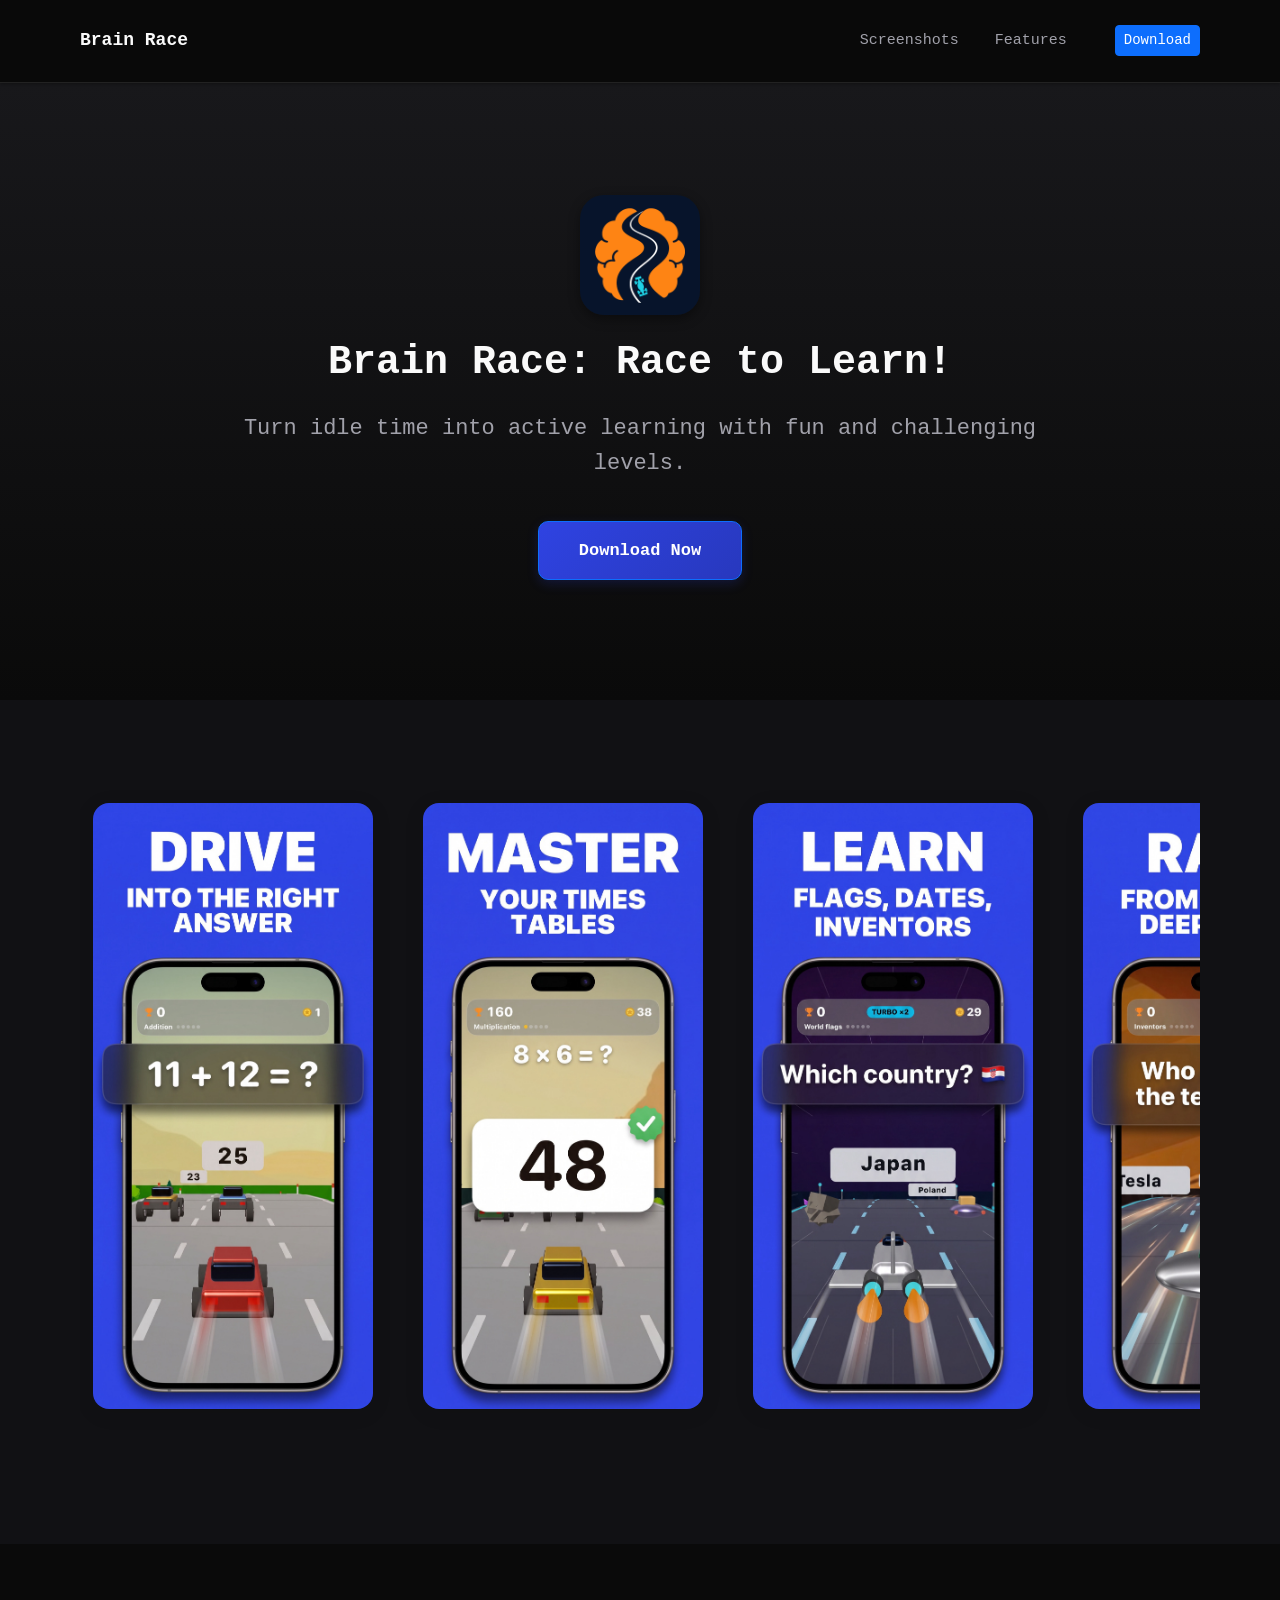
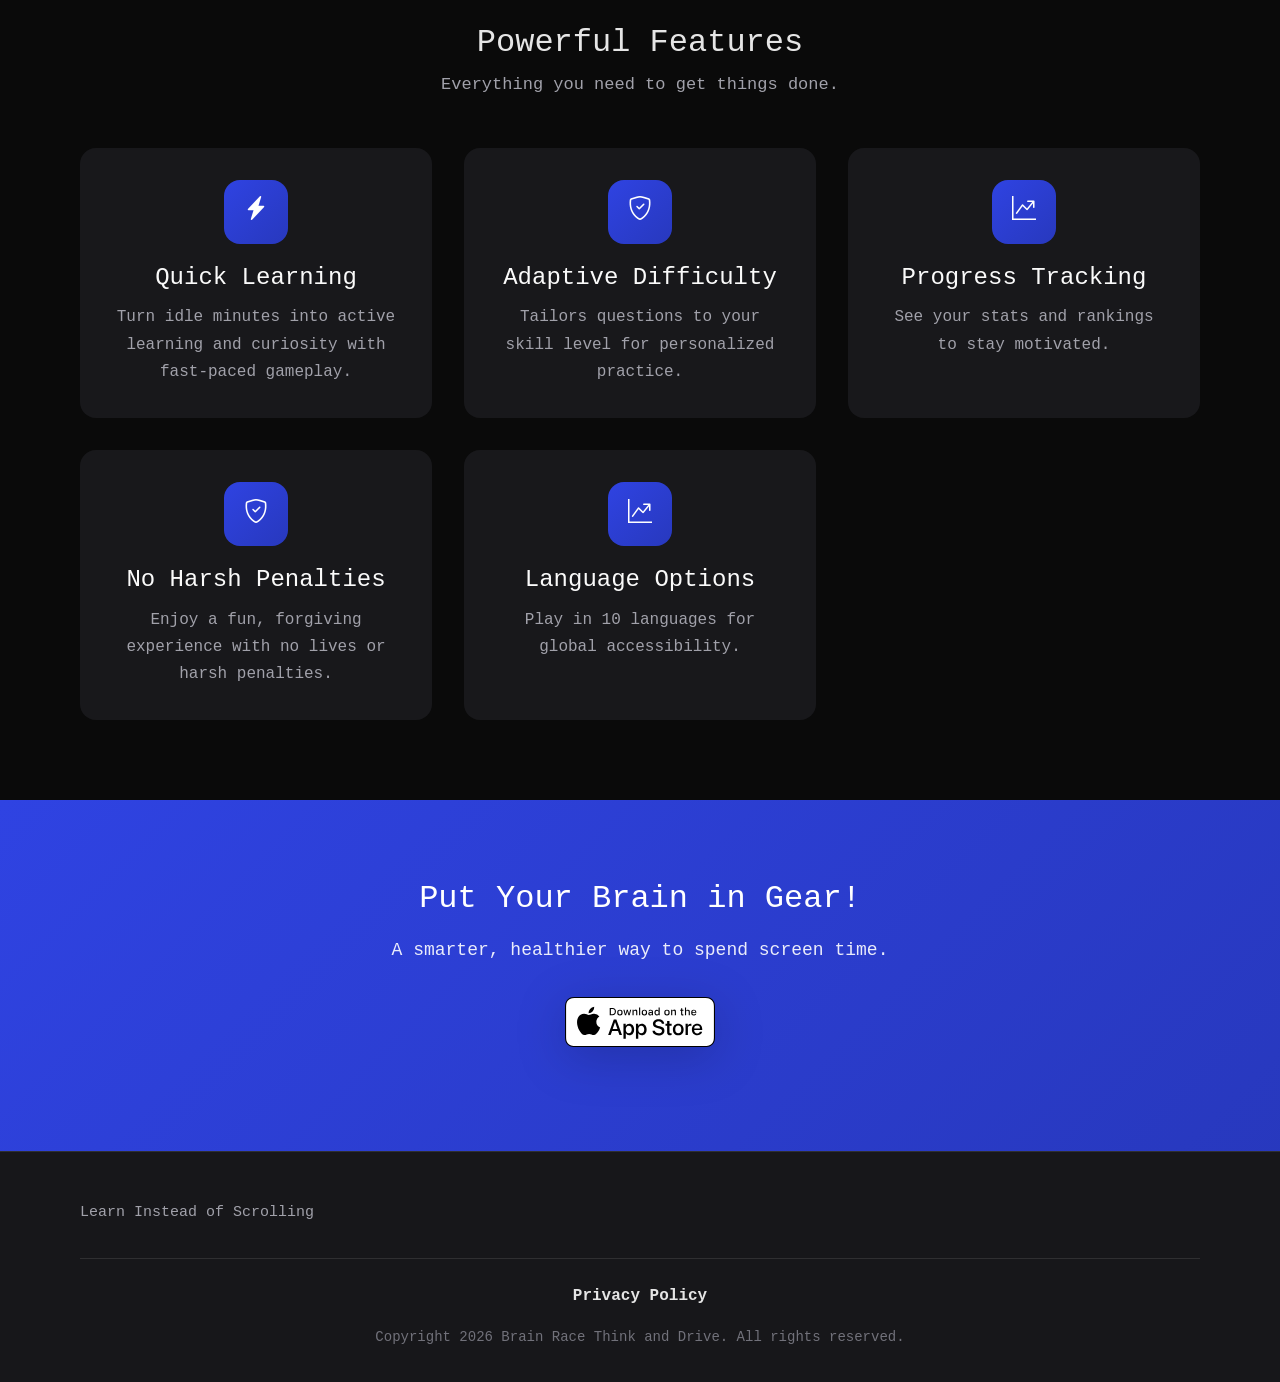
==== index.html @ b880f8a8 "Deploy website – 24 Aug 2026 at 21:38" ====
<!doctype html>
<html lang="en" data-light-theme="light" data-dark-theme="dark">
  <head>
    <base href="./" />
    <meta property="og:site_name" content="Brain Race Think and Drive" />
    <meta property="og:title" content="Brain Race Think and Drive" />
    <meta name="twitter:title" content="Brain Race Think and Drive" />
    <meta property="og:url" content="https://example.com/" />
    <meta name="twitter:domain" content="example.com" />
    <meta name="twitter:card" content="summary_large_image" />
    <meta name="twitter:dnt" content="on" />
    <meta charset="utf-8" />
    <meta name="viewport" content="width=device-width, initial-scale=1" />
    <meta name="author" content="bashubb" />
    <meta name="generator" content="Ignite v0.6.0" />
    <title>Brain Race Think and Drive</title>
    <link href="css/bootstrap.min.css" rel="stylesheet" />
    <link href="css/bootstrap-icons.min.css" rel="stylesheet" />
    <link href="css/ignite-core.min.css" rel="stylesheet" />
    <link href="https://example.com/" rel="canonical" />
    <link href="images/favicon.png" rel="icon" />
    <link href="css/styles.css" rel="stylesheet" />
    <style>
:root {
    --primary-color: #2f43e2;
    --primary-rgb: 47, 67, 226;
    --font-family: 'SF Mono', Menlo, Monaco, Consolas, 'Liberation Mono', 'Courier New', monospace;
    color-scheme: dark;
}
</style>
    <meta name="apple-itunes-app" content="app-id=6795535432" />
  </head>
  <body data-site-classes="site-shell dark-mode font-mono density-spacious" data-bs-theme="dark">
    <header>
      <nav class="site-header navbar navbar-expand-md">
        <div class="container flex-wrap flex-lg-nowrap">
          <div class="me-2 me-md-auto">
            <a href="./" class="brand-link d-inline-flex align-items-center navbar-brand"><span class="brand-name">Brain Race </span></a>
          </div>
          <button type="button" class="navbar-toggler btn" data-bs-toggle="collapse" data-bs-target="#navbarCollapse" aria-controls="navbarCollapse" aria-expanded="false" aria-label="Toggle navigation"><span class="navbar-toggler-icon"></span></button>
          <div id="navbarCollapse" class="collapse navbar-collapse">
            <ul class="navbar-nav mb-2 mb-md-0 col justify-content-end">
              <li class="nav-item"><a href="#screenshots" class="nav-link text-nowrap">Screenshots</a></li>
              <li class="nav-item"><a href="#features" class="nav-link text-nowrap">Features</a></li>
              <li class="nav-item"></li>
              <li class="nav-item"><a href="https://apps.apple.com/app/id6795535432" class="text-nowrap btn btn-sm btn-primary">Download</a></li>
            </ul>
          </div>
        </div>
      </nav>
    </header>
    <main class="site-main">
      <div class="ig-main-content">
        <div id="hero" class="hero hero-centered">
          <div class="container">
            <div class="hero-content">
              <img src="images/app-icon.png" alt="App Icon" class="hero-app-icon" />
              <h1 class="hero-title">Brain Race: Race to Learn!</h1>
              <p class="hero-subtitle">Turn idle time into active learning with fun and challenging levels.</p>
              <div class="hero-cta">
                <a href="https://apps.apple.com/app/id6795535432" class="cta-button cta-button-primary btn btn-primary">Download Now</a>
              </div>
            </div>
          </div>
        </div>
        <div id="screenshots" class="screenshots-section screenshots-carousel">
          <div class="container">
            <div class="section-header"></div>
            <div class="screenshots-container">
              <div class="screenshots-scroll">
                <div class="screenshot-card">
                  <button type="button" class="screenshot-trigger btn" data-bs-toggle="modal" data-bs-target="#screenshot-modal-0"><img src="images/screenshots/01-drive.jpg" alt="Screenshot 1" class="screenshot-image" /></button>
                </div>
                <div class="screenshot-card">
                  <button type="button" class="screenshot-trigger btn" data-bs-toggle="modal" data-bs-target="#screenshot-modal-1"><img src="images/screenshots/02-master.jpg" alt="Screenshot 2" class="screenshot-image" /></button>
                </div>
                <div class="screenshot-card">
                  <button type="button" class="screenshot-trigger btn" data-bs-toggle="modal" data-bs-target="#screenshot-modal-2"><img src="images/screenshots/03-learn.jpg" alt="Screenshot 3" class="screenshot-image" /></button>
                </div>
                <div class="screenshot-card">
                  <button type="button" class="screenshot-trigger btn" data-bs-toggle="modal" data-bs-target="#screenshot-modal-3"><img src="images/screenshots/04-race.jpg" alt="Screenshot 4" class="screenshot-image" /></button>
                </div>
                <div class="screenshot-card">
                  <button type="button" class="screenshot-trigger btn" data-bs-toggle="modal" data-bs-target="#screenshot-modal-4"><img src="images/screenshots/05-collect.jpg" alt="Screenshot 5" class="screenshot-image" /></button>
                </div>
              </div>
            </div>
            <div id="screenshot-modal-0" tabindex="-1" class="modal fade screenshot-modal" aria-labelledby="screenshotModalLabel0" aria-hidden="true">
              <div class="modal-dialog modal-lg modal-dialog-centered">
                <div class="modal-content">
                  <div class="modal-header">
                    <h4>Screenshot 1</h4>
                    <button type="button" class="btn btn-close" data-bs-dismiss="modal" label="Close"></button>
                  </div>
                  <div class="modal-body text-center">
                    <img src="images/screenshots/01-drive.jpg" alt="Screenshot 1" class="img-fluid screenshot-lightbox-image" />
                  </div>
                </div>
              </div>
            </div>
            <div id="screenshot-modal-1" tabindex="-1" class="modal fade screenshot-modal" aria-labelledby="screenshotModalLabel1" aria-hidden="true">
              <div class="modal-dialog modal-lg modal-dialog-centered">
                <div class="modal-content">
                  <div class="modal-header">
                    <h4>Screenshot 2</h4>
                    <button type="button" class="btn btn-close" data-bs-dismiss="modal" label="Close"></button>
                  </div>
                  <div class="modal-body text-center">
                    <img src="images/screenshots/02-master.jpg" alt="Screenshot 2" class="img-fluid screenshot-lightbox-image" />
                  </div>
                </div>
              </div>
            </div>
            <div id="screenshot-modal-2" tabindex="-1" class="modal fade screenshot-modal" aria-labelledby="screenshotModalLabel2" aria-hidden="true">
              <div class="modal-dialog modal-lg modal-dialog-centered">
                <div class="modal-content">
                  <div class="modal-header">
                    <h4>Screenshot 3</h4>
                    <button type="button" class="btn btn-close" data-bs-dismiss="modal" label="Close"></button>
                  </div>
                  <div class="modal-body text-center">
                    <img src="images/screenshots/03-learn.jpg" alt="Screenshot 3" class="img-fluid screenshot-lightbox-image" />
                  </div>
                </div>
              </div>
            </div>
            <div id="screenshot-modal-3" tabindex="-1" class="modal fade screenshot-modal" aria-labelledby="screenshotModalLabel3" aria-hidden="true">
              <div class="modal-dialog modal-lg modal-dialog-centered">
                <div class="modal-content">
                  <div class="modal-header">
                    <h4>Screenshot 4</h4>
                    <button type="button" class="btn btn-close" data-bs-dismiss="modal" label="Close"></button>
                  </div>
                  <div class="modal-body text-center">
                    <img src="images/screenshots/04-race.jpg" alt="Screenshot 4" class="img-fluid screenshot-lightbox-image" />
                  </div>
                </div>
              </div>
            </div>
            <div id="screenshot-modal-4" tabindex="-1" class="modal fade screenshot-modal" aria-labelledby="screenshotModalLabel4" aria-hidden="true">
              <div class="modal-dialog modal-lg modal-dialog-centered">
                <div class="modal-content">
                  <div class="modal-header">
                    <h4>Screenshot 5</h4>
                    <button type="button" class="btn btn-close" data-bs-dismiss="modal" label="Close"></button>
                  </div>
                  <div class="modal-body text-center">
                    <img src="images/screenshots/05-collect.jpg" alt="Screenshot 5" class="img-fluid screenshot-lightbox-image" />
                  </div>
                </div>
              </div>
            </div>
          </div>
        </div>
        <div id="features" class="features-section features-grid-layout features-grid-auto">
          <div class="container">
            <div class="section-header">
              <h2>Powerful Features</h2>
              <p class="section-description">Everything you need to get things done.</p>
            </div>
            <div class="features-grid">
              <div class="feature-card">
                <div class="feature-icon">
                  <i class="feature-icon-image bi-lightning-charge-fill"></i>
                </div>
                <h4 class="feature-title">Quick Learning</h4>
                <p class="feature-description">Turn idle minutes into active learning and curiosity with fast-paced gameplay.</p>
              </div>
              <div class="feature-card">
                <div class="feature-icon">
                  <i class="feature-icon-image bi-shield-check"></i>
                </div>
                <h4 class="feature-title">Adaptive Difficulty</h4>
                <p class="feature-description">Tailors questions to your skill level for personalized practice.</p>
              </div>
              <div class="feature-card">
                <div class="feature-icon">
                  <i class="feature-icon-image bi-graph-up-arrow"></i>
                </div>
                <h4 class="feature-title">Progress Tracking</h4>
                <p class="feature-description">See your stats and rankings to stay motivated.</p>
              </div>
              <div class="feature-card">
                <div class="feature-icon">
                  <i class="feature-icon-image bi-shield-check"></i>
                </div>
                <h4 class="feature-title">No Harsh Penalties</h4>
                <p class="feature-description">Enjoy a fun, forgiving experience with no lives or harsh penalties.</p>
              </div>
              <div class="feature-card">
                <div class="feature-icon">
                  <i class="feature-icon-image bi-graph-up-arrow"></i>
                </div>
                <h4 class="feature-title">Language Options</h4>
                <p class="feature-description">Play in 10 languages for global accessibility.</p>
              </div>
            </div>
          </div>
        </div>
        <div id="download" class="download-section">
          <div class="container">
            <div class="download-content">
              <h2>Put Your Brain in Gear!</h2>
              <p class="download-description">A smarter, healthier way to spend screen time.</p>
              <div class="store-badges">
                <a href="https://apps.apple.com/app/id6795535432" class="store-badge-link"><img src="images/app-store-download-black.svg" alt="Download on the App Store" class="store-badge store-badge-light-mode" /><img src="images/app-store-download-white.svg" alt="Download on the App Store" class="store-badge store-badge-dark-mode" /></a>
              </div>
            </div>
          </div>
        </div>
      </div>
    </main>
    <div class="site-footer">
      <div class="container">
        <div class="footer-content">
          <div class="footer-brand">
            <p class="footer-tagline">Learn Instead of Scrolling</p>
          </div>
        </div>
        <div class="footer-copyright">
          <div class="footer-links">
            <a href="privacy/" class="footer-privacy-link">Privacy Policy</a>
          </div>
          <p>Copyright 2026 Brain Race Think and Drive. All rights reserved.</p>
        </div>
      </div>
    </div>
    <script src="js/bootstrap.bundle.min.js"></script>
    <script src="js/ignite-core.js"></script>
  </body>
</html>
---- css/ignite-core.min.css ----
/* Since positioning the image, we need to help out the caption */
.carousel-caption {
  bottom: 3rem;
  z-index: 10;
}

/* Declare heights because of positioning of img element */
.carousel-item {
  height: 32rem;
}

/* Removing padding from the last paragraph in an alert. */
div.alert p:last-child {
  margin-bottom: 0;
}

.font-inherit, .font-inherit * {
  font: inherit;
}

.color-inherit, .color-inherit * {
  color: inherit;
}

.line-height-inherit {
  line-height: inherit;
}

.form-control::placeholder {
    color: gray;
    opacity: 1;
}
/* Removing text syling from a link. */
.link-plain {
    color: inherit;
    text-decoration: none;
    cursor: pointer;
}

/* Define CSS Variables for Material Backgrounds */
:root {
    /* Light Material Values */
    --material-light-ultra-thin: rgba(255, 255, 255, 0.5);
    --material-light-ultra-thin-blur: rgba(255, 255, 255, 0.2);
    --material-light-thin: rgba(255, 255, 255, 0.6);
    --material-light-thin-blur: rgba(255, 255, 255, 0.3);
    --material-light-regular: rgba(255, 255, 255, 0.7);
    --material-light-regular-blur: rgba(255, 255, 255, 0.4);
    --material-light-thick: rgba(255, 255, 255, 0.8);
    --material-light-thick-blur: rgba(255, 255, 255, 0.5);
    --material-light-ultra-thick: rgba(255, 255, 255, 0.9);
    --material-light-ultra-thick-blur: rgba(255, 255, 255, 0.6);

    /* Dark Material Values */
    --material-dark-ultra-thin: rgba(30, 30, 30, 0.5);
    --material-dark-ultra-thin-blur: rgba(30, 30, 30, 0.2);
    --material-dark-thin: rgba(30, 30, 30, 0.6);
    --material-dark-thin-blur: rgba(30, 30, 30, 0.3);
    --material-dark-regular: rgba(30, 30, 30, 0.7);
    --material-dark-regular-blur: rgba(30, 30, 30, 0.4);
    --material-dark-thick: rgba(30, 30, 30, 0.8);
    --material-dark-thick-blur: rgba(30, 30, 30, 0.5);
    --material-dark-ultra-thick: rgba(30, 30, 30, 0.9);
    --material-dark-ultra-thick-blur: rgba(30, 30, 30, 0.6);
}

/* Auto-switching Material Classes */
.material-ultra-thin {
    background: var(--material-light-ultra-thin);
    @supports ((backdrop-filter: blur(10px)) or (-webkit-backdrop-filter: blur(10px))) {
        background: var(--material-light-ultra-thin-blur);
        -webkit-backdrop-filter: blur(10px) saturate(180%);
        backdrop-filter: blur(10px) saturate(180%);
    }
}

.material-thin {
    background: var(--material-light-thin);
    @supports ((backdrop-filter: blur(20px)) or (-webkit-backdrop-filter: blur(20px))) {
        background: var(--material-light-thin-blur);
        -webkit-backdrop-filter: blur(20px) saturate(180%);
        backdrop-filter: blur(20px) saturate(180%);
    }
}

.material-regular {
    background: var(--material-light-regular);
    @supports ((backdrop-filter: blur(30px)) or (-webkit-backdrop-filter: blur(30px))) {
        background: var(--material-light-regular-blur);
        -webkit-backdrop-filter: blur(30px) saturate(180%);
        backdrop-filter: blur(30px) saturate(180%);
    }
}

.material-thick {
    background: var(--material-light-thick);
    @supports ((backdrop-filter: blur(50px)) or (-webkit-backdrop-filter: blur(50px))) {
        background: var(--material-light-thick-blur);
        -webkit-backdrop-filter: blur(50px) saturate(180%);
        backdrop-filter: blur(50px) saturate(180%);
    }
}

.material-ultra-thick {
    background: var(--material-light-ultra-thick);
    @supports ((backdrop-filter: blur(70px)) or (-webkit-backdrop-filter: blur(70px))) {
        background: var(--material-light-ultra-thick-blur);
        -webkit-backdrop-filter: blur(70px) saturate(180%);
        backdrop-filter: blur(70px) saturate(180%);
    }
}

[data-bs-theme*="dark"] .material-ultra-thin {
    background: var(--material-dark-ultra-thin);
    @supports ((backdrop-filter: blur(10px)) or (-webkit-backdrop-filter: blur(10px))) {
        background: var(--material-dark-ultra-thin-blur);
        -webkit-backdrop-filter: blur(10px) saturate(180%);
        backdrop-filter: blur(10px) saturate(180%);
    }
}

[data-bs-theme*="dark"] .material-thin {
    background: var(--material-dark-thin);
    @supports ((backdrop-filter: blur(20px)) or (-webkit-backdrop-filter: blur(20px))) {
        background: var(--material-dark-thin-blur);
        -webkit-backdrop-filter: blur(20px) saturate(180%);
        backdrop-filter: blur(20px) saturate(180%);
    }
}

[data-bs-theme*="dark"] .material-regular {
    background: var(--material-dark-regular);
    @supports ((backdrop-filter: blur(30px)) or (-webkit-backdrop-filter: blur(30px))) {
        background: var(--material-dark-regular-blur);
        -webkit-backdrop-filter: blur(30px) saturate(180%);
        backdrop-filter: blur(30px) saturate(180%);
    }
}

[data-bs-theme*="dark"] .material-thick {
    background: var(--material-dark-thick);
    @supports ((backdrop-filter: blur(50px)) or (-webkit-backdrop-filter: blur(50px))) {
        background: var(--material-dark-thick-blur);
        -webkit-backdrop-filter: blur(50px) saturate(180%);
        backdrop-filter: blur(50px) saturate(180%);
    }
}

[data-bs-theme*="dark"] .material-ultra-thick {
    background: var(--material-dark-ultra-thick);
    @supports ((backdrop-filter: blur(70px)) or (-webkit-backdrop-filter: blur(70px))) {
        background: var(--material-dark-ultra-thick-blur);
        -webkit-backdrop-filter: blur(70px) saturate(180%);
        backdrop-filter: blur(70px) saturate(180%);
    }
}

/* Light Material Classes (for explicit overrides) */
.material-ultra-thin-light {
    background: var(--material-light-ultra-thin);
    @supports ((backdrop-filter: blur(10px)) or (-webkit-backdrop-filter: blur(10px))) {
        background: var(--material-light-ultra-thin-blur);
        -webkit-backdrop-filter: blur(10px) saturate(180%);
        backdrop-filter: blur(10px) saturate(180%);
    }
}

.material-thin-light {
    background: var(--material-light-thin);
    @supports ((backdrop-filter: blur(20px)) or (-webkit-backdrop-filter: blur(20px))) {
        background: var(--material-light-thin-blur);
        -webkit-backdrop-filter: blur(20px) saturate(180%);
        backdrop-filter: blur(20px) saturate(180%);
    }
}

.material-regular-light {
    background: var(--material-light-regular);
    @supports ((backdrop-filter: blur(30px)) or (-webkit-backdrop-filter: blur(30px))) {
        background: var(--material-light-regular-blur);
        -webkit-backdrop-filter: blur(30px) saturate(180%);
        backdrop-filter: blur(30px) saturate(180%);
    }
}

.material-thick-light {
    background: var(--material-light-thick);
    @supports ((backdrop-filter: blur(50px)) or (-webkit-backdrop-filter: blur(50px))) {
        background: var(--material-light-thick-blur);
        -webkit-backdrop-filter: blur(50px) saturate(180%);
        backdrop-filter: blur(50px) saturate(180%);
    }
}

.material-ultra-thick-light {
    background: var(--material-light-ultra-thick);
    @supports ((backdrop-filter: blur(70px)) or (-webkit-backdrop-filter: blur(70px))) {
        background: var(--material-light-ultra-thick-blur);
        -webkit-backdrop-filter: blur(70px) saturate(180%);
        backdrop-filter: blur(70px) saturate(180%);
    }
}

/* Dark Material Classes (for explicit overrides) */
.material-ultra-thin-dark {
    background: var(--material-dark-ultra-thin);
    @supports ((backdrop-filter: blur(10px)) or (-webkit-backdrop-filter: blur(10px))) {
        background: var(--material-dark-ultra-thin-blur);
        -webkit-backdrop-filter: blur(10px) saturate(180%);
        backdrop-filter: blur(10px) saturate(180%);
    }
}

.material-thin-dark {
    background: var(--material-dark-thin);
    @supports ((backdrop-filter: blur(20px)) or (-webkit-backdrop-filter: blur(20px))) {
        background: var(--material-dark-thin-blur);
        -webkit-backdrop-filter: blur(20px) saturate(180%);
        backdrop-filter: blur(20px) saturate(180%);
    }
}

.material-regular-dark {
    background: var(--material-dark-regular);
    @supports ((backdrop-filter: blur(30px)) or (-webkit-backdrop-filter: blur(30px))) {
        background: var(--material-dark-regular-blur);
        -webkit-backdrop-filter: blur(30px) saturate(180%);
        backdrop-filter: blur(30px) saturate(180%);
    }
}

.material-thick-dark {
    background: var(--material-dark-thick);
    @supports ((backdrop-filter: blur(50px)) or (-webkit-backdrop-filter: blur(50px))) {
        background: var(--material-dark-thick-blur);
        -webkit-backdrop-filter: blur(50px) saturate(180%);
        backdrop-filter: blur(50px) saturate(180%);
    }
}

.material-ultra-thick-dark {
    background: var(--material-dark-ultra-thick);
    @supports ((backdrop-filter: blur(70px)) or (-webkit-backdrop-filter: blur(70px))) {
        background: var(--material-dark-ultra-thick-blur);
        -webkit-backdrop-filter: blur(70px) saturate(180%);
        backdrop-filter: blur(70px) saturate(180%);
    }
}

.ig-text-small {
    font-size: 0.9rem;
}

.ig-text-xSmall {
    font-size: 0.8rem;
}

.ig-text-xxSmall {
    font-size: 0.7rem;
}

.ig-text-xxxSmall {
    font-size: 0.6rem;
}

.ig-line-clamp {
    overflow: hidden;
    display: -webkit-box;
    -webkit-box-orient: vertical;
    -webkit-line-clamp: var(--ig-max-line-length, 1);
}

.ig-line-clamp-none {
    overflow: visible;
    display: block;
    -webkit-box-orient: horizontal;
    -webkit-line-clamp: unset;
}


:root {
    --bs-primary: rgb(13 110 253 / 100%);
    --bs-primary-rgb: 13, 110, 253;
    --bs-primary-text-emphasis: rgb(5 44 101 / 100%);
    --bs-primary-bg-subtle: rgb(206 226 254 / 100%);
    --bs-primary-border-subtle: rgb(109 168 253 / 100%);
    --bs-secondary: rgb(108 117 125 / 100%);
    --bs-secondary-rgb: 108, 117, 125;
    --bs-secondary-text-emphasis: rgb(43 46 50 / 100%);
    --bs-secondary-bg-subtle: rgb(225 227 229 / 100%);
    --bs-secondary-border-subtle: rgb(166 172 177 / 100%);
    --bs-success: rgb(25 135 84 / 100%);
    --bs-success-rgb: 25, 135, 84;
    --bs-success-text-emphasis: rgb(10 54 33 / 100%);
    --bs-success-bg-subtle: rgb(209 231 220 / 100%);
    --bs-success-border-subtle: rgb(117 183 152 / 100%);
    --bs-info: rgb(13 202 240 / 100%);
    --bs-info-rgb: 13, 202, 240;
    --bs-info-text-emphasis: rgb(5 80 96 / 100%);
    --bs-info-bg-subtle: rgb(206 244 252 / 100%);
    --bs-info-border-subtle: rgb(109 223 246 / 100%);
    --bs-warning: rgb(255 193 7 / 100%);
    --bs-warning-rgb: 255, 193, 7;
    --bs-warning-text-emphasis: rgb(102 77 2 / 100%);
    --bs-warning-bg-subtle: rgb(255 242 205 / 100%);
    --bs-warning-border-subtle: rgb(255 217 106 / 100%);
    --bs-danger: rgb(220 53 69 / 100%);
    --bs-danger-rgb: 220, 53, 69;
    --bs-danger-text-emphasis: rgb(88 21 27 / 100%);
    --bs-danger-bg-subtle: rgb(248 214 217 / 100%);
    --bs-danger-border-subtle: rgb(234 133 143 / 100%);
    --bs-light: rgb(248 249 250 / 100%);
    --bs-light-rgb: 248, 249, 250;
    --bs-light-text-emphasis: rgb(49 49 49 / 100%);
    --bs-light-bg-subtle: rgb(253 253 254 / 100%);
    --bs-light-border-subtle: rgb(198 199 200 / 100%);
    --bs-dark: rgb(33 37 41 / 100%);
    --bs-dark-rgb: 33, 37, 41;
    --bs-dark-text-emphasis: rgb(13 14 16 / 100%);
    --bs-dark-bg-subtle: rgb(210 211 212 / 100%);
    --bs-dark-border-subtle: rgb(121 124 126 / 100%);
    --bs-body-color: rgb(33 37 41 / 100%);
    --bs-body-color-rgb: 33, 37, 41;
    --bs-body-bg: rgb(255 255 255 / 100%);
    --bs-body-bg-rgb: 255, 255, 255;
    --bs-emphasis-color-rgb: 0, 0, 0;
    --bs-secondary-color: rgb(8415 9435 10455 / 75%);
    --bs-secondary-color-rgb: 8415, 9435, 10455;
    --bs-tertiary-color: rgb(8415 9435 10455 / 50%);
    --bs-tertiary-color-rgb: 8415, 9435, 10455;
    --bs-secondary-bg: rgb(233 236 239 / 100%);
    --bs-secondary-bg-rgb: 233, 236, 239;
    --bs-tertiary-bg: rgb(248 249 250 / 100%);
    --bs-tertiary-bg-rgb: 248, 249, 250;
    --bs-link-color: rgb(13 110 253 / 100%);
    --bs-link-color-rgb: 13, 110, 253;
    --bs-link-hover-color: rgb(10 88 202 / 100%);
    --bs-link-hover-color-rgb: 10, 88, 202;
    --bs-border-color: rgb(222 226 230 / 100%);
    --bs-border-color-rgb: 222, 226, 230;
    --syntax-highlight-theme: "xcode-light";
}

@media (min-width: 540px) {
    .container {
    max-width: 540px;
}
}

@media (min-width: 720px) {
    .container {
    max-width: 720px;
}
}

@media (min-width: 960px) {
    .container {
    max-width: 960px;
}
}

@media (min-width: 1140px) {
    .container {
    max-width: 1140px;
}
}

@media (min-width: 1320px) {
    .container {
    max-width: 1320px;
}
}

/* Global style rules */

/* Root and body styles */
html {
    font-size: var(--bs-root-font-size, 16px);
}

body {
    font-family: var(--bs-body-font-family, system-ui, -apple-system, "Segoe UI", Roboto, "Helvetica Neue", "Noto Sans", "Liberation Sans", Arial, sans-serif);
    font-size: var(--bs-body-font-size, 1rem);
    line-height: var(--bs-body-line-height, 1.5);
    color: var(--bs-body-color);
    background-color: var(--bs-body-bg);
}

/* Link styles */
a {
    color: var(--bs-link-color);
    text-decoration: var(--bs-link-decoration, underline);
}

a:hover {
    color: var(--bs-link-hover-color);
}

/* Link role styles */
.link-primary {
    color: var(--bs-primary) !important;
    text-decoration-color: var(--bs-primary) !important;
}
.link-primary:hover {
    color: rgba(var(--bs-primary-rgb), 0.8) !important;
    text-decoration-color: rgba(var(--bs-primary-rgb), 0.8) !important;
}

.link-secondary {
    color: var(--bs-secondary) !important;
    text-decoration-color: var(--bs-secondary) !important;
}
.link-secondary:hover {
    color: rgba(var(--bs-secondary-rgb), 0.8) !important;
    text-decoration-color: rgba(var(--bs-secondary-rgb), 0.8) !important;
}

.link-success {
    color: var(--bs-success) !important;
    text-decoration-color: var(--bs-success) !important;
}
.link-success:hover {
    color: rgba(var(--bs-success-rgb), 0.8) !important;
    text-decoration-color: rgba(var(--bs-success-rgb), 0.8) !important;
}

.link-info {
    color: var(--bs-info) !important;
    text-decoration-color: var(--bs-info) !important;
}
.link-info:hover {
    color: rgba(var(--bs-info-rgb), 0.8) !important;
    text-decoration-color: rgba(var(--bs-info-rgb), 0.8) !important;
}

.link-warning {
    color: var(--bs-warning) !important;
    text-decoration-color: var(--bs-warning) !important;
}
.link-warning:hover {
    color: rgba(var(--bs-warning-rgb), 0.8) !important;
    text-decoration-color: rgba(var(--bs-warning-rgb), 0.8) !important;
}

.link-danger {
    color: var(--bs-danger) !important;
    text-decoration-color: var(--bs-danger) !important;
}
.link-danger:hover {
    color: rgba(var(--bs-danger-rgb), 0.8) !important;
    text-decoration-color: rgba(var(--bs-danger-rgb), 0.8) !important;
}

.link-light {
    color: var(--bs-light) !important;
    text-decoration-color: var(--bs-light) !important;
}
.link-light:hover {
    color: rgba(var(--bs-light-rgb), 0.8) !important;
    text-decoration-color: rgba(var(--bs-light-rgb), 0.8) !important;
}

.link-dark {
    color: var(--bs-dark) !important;
    text-decoration-color: var(--bs-dark) !important;
}
.link-dark:hover {
    color: rgba(var(--bs-dark-rgb), 0.8) !important;
    text-decoration-color: rgba(var(--bs-dark-rgb), 0.8) !important;
}

/* Alert styles */
.alert-primary {
    color: var(--bs-primary-text-emphasis);
    background-color: var(--bs-primary-bg-subtle);
    border-color: var(--bs-primary-border-subtle);
}

.alert-secondary {
    color: var(--bs-secondary-text-emphasis);
    background-color: var(--bs-secondary-bg-subtle);
    border-color: var(--bs-secondary-border-subtle);
}

.alert-success {
    color: var(--bs-success-text-emphasis);
    background-color: var(--bs-success-bg-subtle);
    border-color: var(--bs-success-border-subtle);
}

.alert-info {
    color: var(--bs-info-text-emphasis);
    background-color: var(--bs-info-bg-subtle);
    border-color: var(--bs-info-border-subtle);
}

.alert-warning {
    color: var(--bs-warning-text-emphasis);
    background-color: var(--bs-warning-bg-subtle);
    border-color: var(--bs-warning-border-subtle);
}

.alert-danger {
    color: var(--bs-danger-text-emphasis);
    background-color: var(--bs-danger-bg-subtle);
    border-color: var(--bs-danger-border-subtle);
}

.alert-light {
    color: var(--bs-light-text-emphasis);
    background-color: var(--bs-light-bg-subtle);
    border-color: var(--bs-light-border-subtle);
}

.alert-dark {
    color: var(--bs-dark-text-emphasis);
    background-color: var(--bs-dark-bg-subtle);
    border-color: var(--bs-dark-border-subtle);
}

/* Subtle backgrounds */
.bg-primary-subtle {
    background-color: rgba(var(--bs-primary-rgb), 0.15) !important;
}

.bg-secondary-subtle {
    background-color: rgba(var(--bs-secondary-rgb), 0.15) !important;
}

.bg-success-subtle {
    background-color: rgba(var(--bs-success-rgb), 0.15) !important;
}

.bg-info-subtle {
    background-color: rgba(var(--bs-info-rgb), 0.15) !important;
}

.bg-warning-subtle {
    background-color: rgba(var(--bs-warning-rgb), 0.15) !important;
}

.bg-danger-subtle {
    background-color: rgba(var(--bs-danger-rgb), 0.15) !important;
}

.bg-light-subtle {
    background-color: rgba(var(--bs-light-rgb), 0.15) !important;
}

.bg-dark-subtle {
    background-color: rgba(var(--bs-dark-rgb), 0.15) !important;
}

/* Card with solid background */
.text-bg-primary {
    color: #fff;
    background-color: var(--bs-primary) !important;
}

.text-bg-secondary {
    color: #fff;
    background-color: var(--bs-secondary) !important;
}

.text-bg-success {
    color: #fff;
    background-color: var(--bs-success) !important;
}

.text-bg-info {
    color: #000;
    background-color: var(--bs-info) !important;
}

.text-bg-warning {
    color: #000;
    background-color: var(--bs-warning) !important;
}

.text-bg-danger {
    color: #fff;
    background-color: var(--bs-danger) !important;
}

.text-bg-light {
    color: #000;
    background-color: var(--bs-light) !important;
}

.text-bg-dark {
    color: #fff;
    background-color: var(--bs-dark) !important;
}

/* Card with colored border */
.border-primary {
    border-color: var(--bs-primary) !important;
}

.border-secondary {
    border-color: var(--bs-secondary) !important;
}

.border-success {
    border-color: var(--bs-success) !important;
}

.border-info {
    border-color: var(--bs-info) !important;
}

.border-warning {
    border-color: var(--bs-warning) !important;
}

.border-danger {
    border-color: var(--bs-danger) !important;
}

.border-light {
    border-color: var(--bs-light) !important;
}

.border-dark {
    border-color: var(--bs-dark) !important;
}

/* Paragraph margin */
p {
    margin-top: 0;
    margin-bottom: var(--bs-paragraph-margin-bottom, 1rem);
}

/* Heading styles */
h1, h2, h3, h4, h5, h6 {
    font-family: var(--bs-headings-font-family, inherit);
    margin-bottom: var(--bs-headings-margin-bottom, 0.5rem);
    font-weight: var(--bs-headings-font-weight, 500);
    line-height: var(--bs-headings-line-height, 1.2);
    color: var(--bs-heading-color, inherit);
}

/* Individual heading sizes */
h1 { font-size: var(--bs-h1-font-size, 2.5rem); }
h2 { font-size: var(--bs-h2-font-size, 2rem); }
h3 { font-size: var(--bs-h3-font-size, 1.75rem); }
h4 { font-size: var(--bs-h4-font-size, 1.5rem); }
h5 { font-size: var(--bs-h5-font-size, 1.25rem); }
h6 { font-size: var(--bs-h6-font-size, 1rem); }

/* Font weights */
.fw-lighter { font-weight: var(--bs-font-weight-lighter, 200); }
.fw-light { font-weight: var(--bs-font-weight-light, 300); }
.fw-normal { font-weight: var(--bs-font-weight-normal, 400); }
.fw-bold { font-weight: var(--bs-font-weight-bold, 700); }
.fw-bolder { font-weight: var(--bs-font-weight-bolder, 800); }

/* Font sizes */
.fs-small { font-size: var(--bs-body-font-size-sm, 0.875rem); }
.fs-base { font-size: var(--bs-body-font-size, 1rem); }
.fs-large { font-size: var(--bs-body-font-size-lg, 1.25rem); }

/* Line heights */
.lh-1 { line-height: var(--bs-line-height-condensed, 1); }
.lh-base { line-height: var(--bs-line-height-base, 1.5); }
.lh-lg { line-height: var(--bs-line-height-expanded, 2); }

/* Inline code */
:not(pre) > code {
    font-family: var(--bs-font-monospace, monospace);
    font-size: var(--bs-code-font-size, 1em);
}

/* Code blocks */
code, pre {
    font-family: var(--bs-font-monospace, monospace);
    font-size: var(--code-block-font-size, 1em);
    margin-bottom: var(--bs-paragraph-margin-bottom, 1rem) !important;
}

/* Border styles */
.border { border: 1px solid var(--bs-border-color) !important; }

/* Color rules */
.text-primary { color: var(--bs-primary) !important; }
.text-secondary { color: var(--bs-secondary) !important; }
.text-success { color: var(--bs-success) !important; }
.text-info { color: var(--bs-info) !important; }
.text-warning { color: var(--bs-warning) !important; }
.text-danger { color: var(--bs-danger) !important; }
.text-light { color: var(--bs-light) !important; }
.text-dark { color: var(--bs-dark) !important; }

/* Background rules */
.bg-primary { background-color: var(--bs-primary) !important; }
.bg-secondary { background-color: var(--bs-secondary) !important; }
.bg-success { background-color: var(--bs-success) !important; }
.bg-info { background-color: var(--bs-info) !important; }
.bg-warning { background-color: var(--bs-warning) !important; }
.bg-danger { background-color: var(--bs-danger) !important; }
.bg-light { background-color: var(--bs-light) !important; }
.bg-dark { background-color: var(--bs-dark) !important; }

/* Button rules */
.btn-primary {
    background-color: var(--bs-primary);
    border-color: var(--bs-primary);
}
.btn-primary:hover {
    background-color: rgb(var(--bs-primary-rgb));
    border-color: rgb(var(--bs-primary-rgb));
}

.btn-secondary {
    background-color: var(--bs-secondary);
    border-color: var(--bs-secondary);
}
.btn-secondary:hover {
    background-color: rgb(var(--bs-secondary-rgb));
    border-color: rgb(var(--bs-secondary-rgb));
}

.btn-success {
    background-color: var(--bs-success);
    border-color: var(--bs-success);
}
.btn-success:hover {
    background-color: rgb(var(--bs-success-rgb));
    border-color: rgb(var(--bs-success-rgb));
}

.btn-info {
    background-color: var(--bs-info);
    border-color: var(--bs-info);
}
.btn-info:hover {
    background-color: rgb(var(--bs-info-rgb));
    border-color: rgb(var(--bs-info-rgb));
}

.btn-warning {
    background-color: var(--bs-warning);
    border-color: var(--bs-warning);
}
.btn-warning:hover {
    background-color: rgb(var(--bs-warning-rgb));
    border-color: rgb(var(--bs-warning-rgb));
}

.btn-danger {
    background-color: var(--bs-danger);
    border-color: var(--bs-danger);
}
.btn-danger:hover {
    background-color: rgb(var(--bs-danger-rgb));
    border-color: rgb(var(--bs-danger-rgb));
}

.btn-light {
    background-color: var(--bs-light);
    border-color: var(--bs-light);
}
.btn-light:hover {
    background-color: rgb(var(--bs-light-rgb));
    border-color: rgb(var(--bs-light-rgb));
}

.btn-dark {
    background-color: var(--bs-dark);
    border-color: var(--bs-dark);
}
.btn-dark:hover {
    background-color: rgb(var(--bs-dark-rgb));
    border-color: rgb(var(--bs-dark-rgb));
}


[data-bs-theme="light"] {
    --bs-primary: rgb(13 110 253 / 100%);
    --bs-primary-rgb: 13, 110, 253;
    --bs-primary-text-emphasis: rgb(5 44 101 / 100%);
    --bs-primary-bg-subtle: rgb(206 226 254 / 100%);
    --bs-primary-border-subtle: rgb(109 168 253 / 100%);
    --bs-secondary: rgb(108 117 125 / 100%);
    --bs-secondary-rgb: 108, 117, 125;
    --bs-secondary-text-emphasis: rgb(43 46 50 / 100%);
    --bs-secondary-bg-subtle: rgb(225 227 229 / 100%);
    --bs-secondary-border-subtle: rgb(166 172 177 / 100%);
    --bs-success: rgb(25 135 84 / 100%);
    --bs-success-rgb: 25, 135, 84;
    --bs-success-text-emphasis: rgb(10 54 33 / 100%);
    --bs-success-bg-subtle: rgb(209 231 220 / 100%);
    --bs-success-border-subtle: rgb(117 183 152 / 100%);
    --bs-info: rgb(13 202 240 / 100%);
    --bs-info-rgb: 13, 202, 240;
    --bs-info-text-emphasis: rgb(5 80 96 / 100%);
    --bs-info-bg-subtle: rgb(206 244 252 / 100%);
    --bs-info-border-subtle: rgb(109 223 246 / 100%);
    --bs-warning: rgb(255 193 7 / 100%);
    --bs-warning-rgb: 255, 193, 7;
    --bs-warning-text-emphasis: rgb(102 77 2 / 100%);
    --bs-warning-bg-subtle: rgb(255 242 205 / 100%);
    --bs-warning-border-subtle: rgb(255 217 106 / 100%);
    --bs-danger: rgb(220 53 69 / 100%);
    --bs-danger-rgb: 220, 53, 69;
    --bs-danger-text-emphasis: rgb(88 21 27 / 100%);
    --bs-danger-bg-subtle: rgb(248 214 217 / 100%);
    --bs-danger-border-subtle: rgb(234 133 143 / 100%);
    --bs-light: rgb(248 249 250 / 100%);
    --bs-light-rgb: 248, 249, 250;
    --bs-light-text-emphasis: rgb(49 49 49 / 100%);
    --bs-light-bg-subtle: rgb(253 253 254 / 100%);
    --bs-light-border-subtle: rgb(198 199 200 / 100%);
    --bs-dark: rgb(33 37 41 / 100%);
    --bs-dark-rgb: 33, 37, 41;
    --bs-dark-text-emphasis: rgb(13 14 16 / 100%);
    --bs-dark-bg-subtle: rgb(210 211 212 / 100%);
    --bs-dark-border-subtle: rgb(121 124 126 / 100%);
    --bs-body-color: rgb(33 37 41 / 100%);
    --bs-body-color-rgb: 33, 37, 41;
    --bs-body-bg: rgb(255 255 255 / 100%);
    --bs-body-bg-rgb: 255, 255, 255;
    --bs-emphasis-color-rgb: 0, 0, 0;
    --bs-secondary-color: rgb(8415 9435 10455 / 75%);
    --bs-secondary-color-rgb: 8415, 9435, 10455;
    --bs-tertiary-color: rgb(8415 9435 10455 / 50%);
    --bs-tertiary-color-rgb: 8415, 9435, 10455;
    --bs-secondary-bg: rgb(233 236 239 / 100%);
    --bs-secondary-bg-rgb: 233, 236, 239;
    --bs-tertiary-bg: rgb(248 249 250 / 100%);
    --bs-tertiary-bg-rgb: 248, 249, 250;
    --bs-link-color: rgb(13 110 253 / 100%);
    --bs-link-color-rgb: 13, 110, 253;
    --bs-link-hover-color: rgb(10 88 202 / 100%);
    --bs-link-hover-color-rgb: 10, 88, 202;
    --bs-border-color: rgb(222 226 230 / 100%);
    --bs-border-color-rgb: 222, 226, 230;
    --syntax-highlight-theme: "xcode-light";
}

[data-bs-theme="dark"] {
    --bs-primary: rgb(13 110 253 / 100%);
    --bs-primary-rgb: 13, 110, 253;
    --bs-primary-text-emphasis: rgb(109 168 253 / 100%);
    --bs-primary-bg-subtle: rgb(2 21 50 / 100%);
    --bs-primary-border-subtle: rgb(7 66 151 / 100%);
    --bs-secondary: rgb(108 117 125 / 100%);
    --bs-secondary-rgb: 108, 117, 125;
    --bs-secondary-text-emphasis: rgb(166 172 177 / 100%);
    --bs-secondary-bg-subtle: rgb(21 23 24 / 100%);
    --bs-secondary-border-subtle: rgb(64 70 75 / 100%);
    --bs-success: rgb(25 135 84 / 100%);
    --bs-success-rgb: 25, 135, 84;
    --bs-success-text-emphasis: rgb(117 183 152 / 100%);
    --bs-success-bg-subtle: rgb(4 26 16 / 100%);
    --bs-success-border-subtle: rgb(15 81 50 / 100%);
    --bs-info: rgb(13 202 240 / 100%);
    --bs-info-rgb: 13, 202, 240;
    --bs-info-text-emphasis: rgb(109 223 246 / 100%);
    --bs-info-bg-subtle: rgb(2 40 47 / 100%);
    --bs-info-border-subtle: rgb(7 121 144 / 100%);
    --bs-warning: rgb(255 193 7 / 100%);
    --bs-warning-rgb: 255, 193, 7;
    --bs-warning-text-emphasis: rgb(255 217 106 / 100%);
    --bs-warning-bg-subtle: rgb(50 38 1 / 100%);
    --bs-warning-border-subtle: rgb(153 115 4 / 100%);
    --bs-danger: rgb(220 53 69 / 100%);
    --bs-danger-rgb: 220, 53, 69;
    --bs-danger-text-emphasis: rgb(234 133 143 / 100%);
    --bs-danger-bg-subtle: rgb(43 10 13 / 100%);
    --bs-danger-border-subtle: rgb(132 31 41 / 100%);
    --bs-light: rgb(248 249 250 / 100%);
    --bs-light-rgb: 248, 249, 250;
    --bs-light-text-emphasis: rgb(250 251 252 / 100%);
    --bs-light-bg-subtle: rgb(49 49 49 / 100%);
    --bs-light-border-subtle: rgb(99 99 100 / 100%);
    --bs-dark: rgb(33 37 41 / 100%);
    --bs-dark-rgb: 33, 37, 41;
    --bs-dark-text-emphasis: rgb(210 211 212 / 100%);
    --bs-dark-bg-subtle: rgb(6 7 8 / 100%);
    --bs-dark-border-subtle: rgb(77 80 83 / 100%);
    --bs-body-color: rgb(222 226 230 / 100%);
    --bs-body-color-rgb: 222, 226, 230;
    --bs-body-bg: rgb(33 37 41 / 100%);
    --bs-body-bg-rgb: 33, 37, 41;
    --bs-emphasis-color: rgb(255 255 255 / 100%);
    --bs-emphasis-color-rgb: 255, 255, 255;
    --bs-secondary-color: rgb(56610 57630 58650 / 75%);
    --bs-secondary-color-rgb: 56610, 57630, 58650;
    --bs-tertiary-color: rgb(56610 57630 58650 / 50%);
    --bs-tertiary-color-rgb: 56610, 57630, 58650;
    --bs-secondary-bg: rgb(52 58 64 / 100%);
    --bs-secondary-bg-rgb: 52, 58, 64;
    --bs-tertiary-bg: rgb(43 48 53 / 100%);
    --bs-tertiary-bg-rgb: 43, 48, 53;
    --bs-link-color: rgb(110 168 254 / 100%);
    --bs-link-color-rgb: 110, 168, 254;
    --bs-link-hover-color: rgb(158 197 254 / 100%);
    --bs-link-hover-color-rgb: 158, 197, 254;
    --bs-border-color: rgb(73 80 87 / 100%);
    --bs-border-color-rgb: 73, 80, 87;
    --syntax-highlight-theme: "xcode-dark";
}
---- css/styles.css ----
/* Custom styles */
:root {
    /* Theme colors - these can be overridden dynamically */
    --primary-color: #2563eb;
    --primary-hover: color-mix(in srgb, var(--primary-color) 84%, black);
    --primary-rgb: 37, 99, 235;

    /* Text colors */
    --text-dark: #0a0a0a;
    --text-primary: #1a1a1a;
    --text-muted: #525252;
    --text-light: #737373;
    --text-secondary: var(--text-muted);

    /* Background colors */
    --bg-page: #ffffff;
    --bg-light: #f8fafc;
    --bg-card: #ffffff;
    --bg-primary: var(--bg-page);
    --bg-secondary: var(--bg-light);
    --surface-elevated: color-mix(in srgb, var(--bg-page) 92%, transparent);
    --section-surface-a: var(--bg-page);
    --section-surface-b: #f8f9fb;

    /* Border and shadow */
    --border-color: rgba(0, 0, 0, 0.06);
    --shadow-sm: 0 1px 3px rgba(0, 0, 0, 0.02);
    --shadow-md: 0 4px 12px rgba(0, 0, 0, 0.08);
    --shadow-lg: 0 8px 24px rgba(0, 0, 0, 0.12);

    /* Special colors */
    --star-color: #facc15;

    /* Font families */
    --font-family-system: -apple-system, BlinkMacSystemFont, "Segoe UI", "Roboto", "Helvetica Neue", sans-serif;
    --font-family-serif: Georgia, "Times New Roman", Times, serif;
    --font-family-mono: "SF Mono", Menlo, Monaco, Consolas, monospace;
    --font-family: var(--font-family-system);

    /* Spacing scale */
    --spacing-xs: 0.25rem;
    --spacing-sm: 0.5rem;
    --spacing-md: 1rem;
    --spacing-lg: 1.5rem;
    --spacing-xl: 2rem;
    --spacing-2xl: 3rem;
    --spacing-3xl: 5rem;

    /* Border radius */
    --radius-sm: 0.375rem;
    --radius-md: 0.625rem;
    --radius-lg: 1rem;
    --border-radius-sm: var(--radius-sm);
    --border-radius-md: var(--radius-md);
    --border-radius-lg: var(--radius-lg);
    --section-padding-y: var(--spacing-3xl);
    --section-padding: var(--section-padding-y) 0;
    --bs-primary: var(--primary-color);
    --bs-primary-rgb: var(--primary-rgb);
    --bs-link-color: var(--primary-color);
    --bs-link-color-rgb: var(--primary-rgb);
    --bs-link-hover-color: var(--primary-hover);
    --bs-link-hover-color-rgb: var(--primary-rgb);
}

/* Dark mode via class */
body[data-site-classes~="dark-mode"] {
    --text-dark: #fafafa;
    --text-primary: #e5e5e5;
    --text-muted: #a1a1aa;
    --text-light: #71717a;
    --text-secondary: var(--text-muted);
    --bg-page: #0a0a0a;
    --bg-light: #18181b;
    --bg-card: #27272a;
    --bg-primary: var(--bg-page);
    --bg-secondary: var(--bg-light);
    --surface-elevated: rgba(10, 10, 10, 0.92);
    --section-surface-a: var(--bg-page);
    --section-surface-b: #111114;
    --border-color: rgba(255, 255, 255, 0.1);
    --shadow-sm: 0 1px 3px rgba(0, 0, 0, 0.3);
    --shadow-md: 0 4px 12px rgba(0, 0, 0, 0.4);
    --shadow-lg: 0 8px 24px rgba(0, 0, 0, 0.5);
}

body[data-site-classes~="dark-mode"] .site-header .navbar-toggler-icon {
    background-image: url("data:image/svg+xml,%3csvg xmlns='http://www.w3.org/2000/svg' viewBox='0 0 30 30'%3e%3cpath stroke='rgba%28255,255,255,0.88%29' stroke-linecap='round' stroke-miterlimit='10' stroke-width='2' d='M4 7h22M4 15h22M4 23h22'/%3e%3c/svg%3e");
}

/* Dark mode via system preference (auto) */
@media (prefers-color-scheme: dark) {
    body:not([data-site-classes~="light-mode"]):not([data-site-classes~="dark-mode"]) {
        --text-dark: #fafafa;
        --text-primary: #e5e5e5;
        --text-muted: #a1a1aa;
        --text-light: #71717a;
        --text-secondary: var(--text-muted);
        --bg-page: #0a0a0a;
        --bg-light: #18181b;
        --bg-card: #27272a;
        --bg-primary: var(--bg-page);
        --bg-secondary: var(--bg-light);
        --surface-elevated: rgba(10, 10, 10, 0.92);
        --section-surface-a: var(--bg-page);
        --section-surface-b: #111114;
        --border-color: rgba(255, 255, 255, 0.1);
        --shadow-sm: 0 1px 3px rgba(0, 0, 0, 0.3);
        --shadow-md: 0 4px 12px rgba(0, 0, 0, 0.4);
        --shadow-lg: 0 8px 24px rgba(0, 0, 0, 0.5);
    }

    body:not([data-site-classes~="light-mode"]):not([data-site-classes~="dark-mode"]) .site-header .navbar-toggler-icon {
        background-image: url("data:image/svg+xml,%3csvg xmlns='http://www.w3.org/2000/svg' viewBox='0 0 30 30'%3e%3cpath stroke='rgba%28255,255,255,0.88%29' stroke-linecap='round' stroke-miterlimit='10' stroke-width='2' d='M4 7h22M4 15h22M4 23h22'/%3e%3c/svg%3e");
    }
}

/* Spacing density variations */
body[data-site-classes~="density-compact"] {
    --spacing-md: 0.75rem;
    --spacing-lg: 1rem;
    --spacing-xl: 1.5rem;
    --spacing-2xl: 2rem;
    --spacing-3xl: 3.5rem;
}

body[data-site-classes~="density-spacious"] {
    --spacing-md: 1.25rem;
    --spacing-lg: 2rem;
    --spacing-xl: 3rem;
    --spacing-2xl: 4rem;
    --spacing-3xl: 6rem;
}

/* Font family variations */
body[data-site-classes~="font-serif"] {
    --font-family: var(--font-family-serif);
}

body[data-site-classes~="font-mono"] {
    --font-family: var(--font-family-mono);
}

/* Base Styles */
html {
    background-color: var(--bg-page);
}

body {
    --bs-body-font-family: var(--font-family);
    --bs-body-color: var(--text-primary);
    --bs-body-bg: var(--bg-page);
    --bs-emphasis-color: var(--text-dark);
    --bs-secondary-color: var(--text-secondary);
    --bs-secondary-bg: var(--bg-secondary);
    --bs-tertiary-color: var(--text-light);
    --bs-tertiary-bg: var(--bg-light);
    --bs-border-color: var(--border-color);
    --bs-card-bg: var(--bg-card);
    --bs-card-border-color: var(--border-color);
    --bs-card-cap-bg: color-mix(in srgb, var(--bg-card) 88%, var(--bg-light));
    --bs-focus-ring-color: rgba(var(--primary-rgb), 0.15);
    margin: 0;
    font-family: var(--font-family);
    color: var(--text-primary);
    background-color: var(--bg-page);
    line-height: 1.7;
    min-height: 100vh;
    -webkit-font-smoothing: antialiased;
}

img {
    display: block;
    max-width: 100%;
}

.site-main {
    display: block;
}

.ig-main-content > .screenshots-section,
.ig-main-content > .highlights-section,
.ig-main-content > .features-section,
.ig-main-content > .testimonials-section,
.ig-main-content > .blog-posts-section,
.ig-main-content > .faq-section,
.ig-main-content > .pricing-section,
.ig-main-content > .team-section,
.ig-main-content > .video-section,
.ig-main-content > .newsletter-section,
.ig-main-content > .changelog-section,
.ig-main-content > .contact-form-section,
.ig-main-content > .custom-html-section,
.ig-main-content > .presskit-section {
    --section-surface: var(--section-surface-a);
}

.ig-main-content > .screenshots-section:nth-of-type(even),
.ig-main-content > .highlights-section:nth-of-type(even),
.ig-main-content > .features-section:nth-of-type(even),
.ig-main-content > .testimonials-section:nth-of-type(even),
.ig-main-content > .blog-posts-section:nth-of-type(even),
.ig-main-content > .faq-section:nth-of-type(even),
.ig-main-content > .pricing-section:nth-of-type(even),
.ig-main-content > .team-section:nth-of-type(even),
.ig-main-content > .video-section:nth-of-type(even),
.ig-main-content > .newsletter-section:nth-of-type(even),
.ig-main-content > .changelog-section:nth-of-type(even),
.ig-main-content > .contact-form-section:nth-of-type(even),
.ig-main-content > .custom-html-section:nth-of-type(even),
.ig-main-content > .presskit-section:nth-of-type(even) {
    --section-surface: var(--section-surface-b);
}

.container {
    max-width: 1200px;
    margin: 0 auto;
    padding: 0 1.5rem;
}

@media (min-width: 768px) {
    .container {
        padding: 0 2.5rem;
    }
}

/* Header */
.site-header {
    background: var(--surface-elevated);
    color: var(--text-primary);
    backdrop-filter: blur(12px);
    position: sticky;
    top: 0;
    z-index: 1000;
    border-bottom: 1px solid var(--border-color);
    box-shadow: var(--shadow-sm);
    padding: var(--spacing-md) 0;
    --bs-navbar-color: var(--text-muted);
    --bs-navbar-hover-color: var(--text-dark);
    --bs-navbar-active-color: var(--text-dark);
    --bs-navbar-brand-color: var(--text-dark);
    --bs-navbar-brand-hover-color: var(--text-dark);
    --bs-navbar-disabled-color: var(--text-light);
    --bs-navbar-toggler-border-color: var(--border-color);
    --bs-navbar-toggler-focus-width: 0;
}

.site-header .container {
    align-items: center;
    gap: var(--spacing-sm) var(--spacing-lg);
}

.site-header .navbar-brand {
    margin-right: 0;
    padding-top: 0;
    padding-bottom: 0;
}

.brand-link {
    display: flex;
    align-items: center;
    gap: 0.875rem;
    text-decoration: none;
    color: inherit;
    transition: transform 0.2s ease;
}

.brand-link:hover {
    transform: translateY(-1px);
    text-decoration: none;
}

.site-logo {
    height: 3rem;
    width: 3rem;
    border-radius: 0.75rem;
    border: 1px solid rgba(0, 0, 0, 0.08);
    box-shadow: 0 2px 8px rgba(0, 0, 0, 0.06);
    object-fit: cover;
}

.brand-name {
    font-size: 1.125rem;
    font-weight: 600;
    color: var(--text-dark);
}

.site-header .navbar-collapse {
    align-items: center;
}

.site-header .navbar-nav {
    align-items: flex-start;
    gap: var(--spacing-xs);
}

.site-header .nav-link,
.nav-link {
    color: var(--text-muted);
    text-decoration: none;
    font-weight: 500;
    font-size: 0.9375rem;
    transition: color 0.2s ease;
    position: relative;
}

.site-header .nav-link:hover,
.nav-link:hover {
    color: var(--text-dark);
    text-decoration: none;
}

.site-header .nav-link.active {
    color: var(--text-dark);
}

.nav-link::after {
    content: '';
    position: absolute;
    bottom: -0.25rem;
    left: 0;
    width: 0;
    height: 2px;
    background: var(--primary-color);
    transition: width 0.3s ease;
}

.nav-link:hover::after {
    width: 100%;
}

.site-header .navbar-toggler {
    padding: 0.4rem 0.55rem;
    border-radius: var(--radius-sm);
}

.site-header .navbar-toggler:focus {
    box-shadow: none;
}

.site-header .navbar-toggler-icon {
    background-image: url("data:image/svg+xml,%3csvg xmlns='http://www.w3.org/2000/svg' viewBox='0 0 30 30'%3e%3cpath stroke='rgba%2810,10,10,0.82%29' stroke-linecap='round' stroke-miterlimit='10' stroke-width='2' d='M4 7h22M4 15h22M4 23h22'/%3e%3c/svg%3e");
}

/* CTA Button */
.cta-button {
    display: inline-block;
    background: var(--primary-color);
    color: #fff !important;
    padding: 0.875rem 2rem;
    border-radius: 0.625rem;
    font-weight: 600;
    text-decoration: none;
    transition: transform 0.2s ease, box-shadow 0.2s ease, color 0.2s ease;
    box-shadow: 0 4px 12px rgba(var(--primary-rgb), 0.2);
}

.cta-button:hover {
    background: var(--primary-hover);
    transform: translateY(-2px);
    box-shadow: 0 6px 20px rgba(var(--primary-rgb), 0.3);
    text-decoration: none;
}

.nav-cta-button {
    padding: 0.625rem 1rem;
    border-radius: 999px;
    box-shadow: none;
}

.nav-cta-button:hover {
    box-shadow: 0 10px 24px rgba(var(--primary-rgb), 0.18);
}

.cta-button-primary {
    background: linear-gradient(135deg, var(--primary-color) 0%, var(--primary-hover) 100%);
    padding: 1rem 2.5rem;
    font-size: 1.0625rem;
}

/* Hero Section */
.hero {
    padding: 5rem 0 4rem;
    background: linear-gradient(180deg, var(--bg-light) 0%, var(--bg-page) 100%);
    text-align: center;
}

@media (min-width: 768px) {
    .hero {
        padding: 7rem 0 5rem;
    }
}

.hero-content {
    max-width: 800px;
    margin: 0 auto;
}

.hero-title {
    margin-bottom: 1.5rem;
    color: var(--text-dark);
    font-weight: 800;
}

.hero-subtitle {
    font-size: clamp(1.125rem, 2vw, 1.375rem);
    line-height: 1.6;
    color: var(--text-muted);
    margin-bottom: 2.5rem;
}

.hero-cta {
    margin-bottom: 2.5rem;
}

.hero-rating {
    display: flex;
    align-items: center;
    justify-content: center;
    gap: 1rem;
    flex-wrap: wrap;
}

.rating-stars {
    display: flex;
    gap: 0.25rem;
}

.star {
    color: var(--star-color);
    font-size: 1.25rem;
}

.rating-text {
    font-size: 0.9375rem;
    color: var(--text-muted);
    margin: 0;
}

.rating-count {
    color: var(--text-light);
}

/* Section Headers */
.section-header {
    text-align: center;
    max-width: 700px;
    margin: 0 auto 3rem;
}

.section-header:empty,
.section-header:not(:has(*)) {
    display: none;
}

.section-description {
    color: var(--text-muted);
    font-size: 1.0625rem;
}

/* Screenshots Section */
.screenshots-section {
    padding: 5rem 0;
    background: var(--section-surface, var(--bg-page));
}

.screenshots-container {
    margin-bottom: 2rem;
}

.screenshots-scroll {
    display: flex;
    align-items: center;
    gap: 1.5rem;
    overflow-x: auto;
    padding: 1rem 0;
    scroll-snap-type: x mandatory;
    -webkit-overflow-scrolling: touch;
}

.screenshot-card {
    flex: 0 0 auto;
    scroll-snap-align: start;
}

.screenshot-image {
    width: 280px;
    height: auto;
    border-radius: 1rem;
    box-shadow: 0 4px 20px rgba(0, 0, 0, 0.1);
}

.screenshot-image.screenshot-landscape-image {
    width: 630px;
    max-width: calc(100vw - 3rem);
}

.screenshot-frame-image {
    border-radius: 0;
    box-shadow: none;
    filter: drop-shadow(0 1.25rem 2rem rgba(0, 0, 0, 0.22));
}

.screenshot-lightbox-image {
    max-width: 100%;
    height: auto;
}

.screenshot-lightbox-image.screenshot-landscape-image {
    width: auto;
    max-height: 75vh;
}

/* Highlights Section */
.highlights-section {
    padding: var(--section-padding-y) 0;
    background: var(--section-surface, var(--bg-light));
}

.highlights-section .highlights-grid {
    margin-top: 0;
}

.highlights-grid {
    display: grid;
    grid-template-columns: repeat(3, minmax(0, 1fr));
    gap: 2rem;
}

.highlight-card {
    background: var(--bg-card);
    padding: 2rem;
    border-radius: 1rem;
    box-shadow: var(--shadow-sm);
    transition: transform 0.2s ease, box-shadow 0.2s ease;
}

.highlight-card:hover {
    transform: translateY(-4px);
    box-shadow: var(--shadow-lg);
}

.highlight-title {
    margin-bottom: 0.75rem;
    color: var(--text-dark);
}

.highlight-description {
    color: var(--text-muted);
    margin: 0;
}

.highlights-section.highlights-grid-multiple-of-three .highlights-grid,
.highlights-section.highlights-grid-multiple-of-two .highlights-grid {
    grid-template-columns: 1fr;
}

@media (min-width: 42rem) {
    .highlights-section.highlights-grid-multiple-of-two .highlights-grid {
        grid-template-columns: repeat(2, minmax(0, 1fr));
    }
}

@media (min-width: 56rem) {
    .highlights-section.highlights-grid-multiple-of-three .highlights-grid {
        grid-template-columns: repeat(3, minmax(0, 1fr));
    }
}

@media (max-width: 767px) {
    .highlights-grid {
        grid-template-columns: 1fr;
    }
}

/* Features Section */
.features-section {
    padding: 5rem 0;
    background: var(--section-surface, var(--bg-page));
}

.feature-category {
    margin-bottom: 4rem;
}

.feature-category:last-child {
    margin-bottom: 0;
}

.category-title {
    text-align: center;
    margin-bottom: 0.75rem;
}

.category-description {
    text-align: center;
    color: var(--text-muted);
    max-width: 700px;
    margin: 0 auto 2rem;
}

.features-grid {
    display: grid;
    grid-template-columns: repeat(auto-fit, minmax(280px, 1fr));
    gap: 2rem;
}

.feature-card {
    background: var(--bg-light);
    padding: 2rem;
    border-radius: 1rem;
    text-align: center;
}

.feature-icon {
    width: 4rem;
    height: 4rem;
    background: linear-gradient(135deg, var(--primary-color) 0%, var(--primary-hover) 100%);
    border-radius: 1rem;
    display: flex;
    align-items: center;
    justify-content: center;
    margin: 0 auto 1.25rem;
}

.feature-icon-image {
    font-size: 1.5rem;
    color: #fff;
}

.feature-title {
    margin-bottom: 0.75rem;
    color: var(--text-dark);
}

.feature-description {
    color: var(--text-muted);
    margin: 0;
}

/* Testimonials Section */
.testimonials-section {
    padding: 5rem 0;
    background: var(--section-surface, var(--bg-light));
}

.testimonials-scroll {
    display: flex;
    gap: 1.5rem;
    overflow-x: auto;
    padding: 1rem 0;
    -webkit-overflow-scrolling: touch;
}

.testimonial-card {
    flex: 0 0 auto;
    width: 320px;
    background: var(--bg-card);
    padding: 2rem;
    border-radius: 1rem;
    box-shadow: var(--shadow-sm);
}

.testimonial-rating {
    display: flex;
    gap: 0.25rem;
    margin-bottom: 1rem;
}

.testimonial-quote {
    color: var(--text-muted);
    font-style: italic;
    margin-bottom: 1rem;
    line-height: 1.6;
}

.testimonial-author {
    font-weight: 600;
    color: var(--text-dark);
    margin: 0;
}

/* Download Section */
.download-section {
    padding: 5rem 0;
    background: linear-gradient(135deg, var(--primary-color) 0%, var(--primary-hover) 100%);
    text-align: center;
}

.download-content h2 {
    color: #fff;
    margin-bottom: 1rem;
}

.download-description {
    color: rgba(255, 255, 255, 0.9);
    max-width: 600px;
    margin: 0 auto 2rem;
    font-size: 1.125rem;
}

.download-section .download-cta-button {
    background: #fff;
    color: #000 !important;
    box-shadow: 0 10px 28px rgba(0, 0, 0, 0.2);
}

.download-section .download-cta-button:hover {
    background: rgba(255, 255, 255, 0.92);
    color: #000 !important;
    box-shadow: 0 14px 34px rgba(0, 0, 0, 0.25);
}

/* FAQ Section */
.faq-section {
    padding: 5rem 0;
    background: var(--section-surface, var(--bg-page));
}

.faq-accordion {
    --bs-accordion-bg: var(--bg-card);
    --bs-accordion-border-color: var(--border-color);
    --bs-accordion-border-radius: var(--radius-lg);
    --bs-accordion-btn-bg: var(--bg-card);
    --bs-accordion-btn-color: var(--text-dark);
    --bs-accordion-active-bg: var(--bg-card);
    --bs-accordion-active-color: var(--text-dark);
    --bs-accordion-btn-focus-border-color: rgba(var(--primary-rgb), 0.45);
    --bs-accordion-btn-focus-box-shadow: 0 0 0 0.2rem rgba(var(--primary-rgb), 0.15);
    max-width: 800px;
    margin: 0 auto;
}

.faq-accordion .accordion-item {
    overflow: hidden;
    background: var(--bg-card);
    border: 1px solid var(--border-color);
    border-radius: 0;
    box-shadow: none;
}

.faq-accordion .accordion-item:first-child {
    border-top-left-radius: var(--radius-lg);
    border-top-right-radius: var(--radius-lg);
}

.faq-accordion .accordion-item:last-child {
    border-bottom-left-radius: var(--radius-lg);
    border-bottom-right-radius: var(--radius-lg);
}

.faq-accordion .accordion-item + .accordion-item {
    border-top: 0;
    margin-top: 0;
}

.faq-accordion .accordion-button {
    font-size: 1.05rem;
    color: var(--text-dark);
    padding: 1.25rem 1.5rem;
    box-shadow: none;
    background: var(--bg-card);
}

.faq-accordion .accordion-button:not(.collapsed) {
    box-shadow: none;
    border-bottom: 1px solid var(--border-color);
}

.faq-accordion .accordion-body {
    background: var(--bg-card);
    color: var(--text-primary);
    padding: 1rem 1.5rem 1.25rem;
}

.faq-answer {
    margin: 0;
    color: var(--text-secondary);
}

/* Footer */
.site-footer {
    background: color-mix(in srgb, var(--bg-light) 92%, var(--bg-page));
    color: var(--text-primary);
    padding: 3rem 0 2rem;
    border-top: 1px solid var(--border-color);
}

.footer-content {
    display: flex;
    flex-wrap: wrap;
    gap: 2rem;
    margin-bottom: 2rem;
}

.footer-brand {
    max-width: 400px;
}

.footer-logo {
    width: 48px;
    height: 48px;
    border-radius: 0.75rem;
    margin-bottom: 1rem;
}

.footer-tagline {
    color: var(--text-muted);
    font-size: 0.9375rem;
    margin: 0;
}

.footer-copyright {
    border-top: 1px solid var(--border-color);
    padding-top: 1.5rem;
    text-align: center;
}

.footer-copyright p {
    color: var(--text-light);
    font-size: 0.875rem;
    margin: 0;
}

.footer-kickstart-link {
    display: inline-block;
    margin-top: 0.75rem;
    color: var(--text-light);
    font-size: 0.8125rem;
    text-decoration: none;
    transition: color 0.2s ease;
}

.footer-kickstart-link:hover {
    color: var(--primary-color);
}

/* Responsive */
@media (max-width: 767px) {
    .site-header .navbar-collapse {
        padding-top: var(--spacing-md);
    }

    .site-header .navbar-nav {
        width: 100%;
    }

    .site-header .nav-link::after {
        display: none;
    }

    .site-header .nav-cta-button {
        margin-top: var(--spacing-xs);
    }

    .screenshot-image {
        width: 240px;
    }

    .screenshot-image.screenshot-landscape-image {
        width: 480px;
    }

    .testimonial-card {
        width: 280px;
    }
}

@media (min-width: 768px) {
    .site-header .navbar-nav {
        align-items: center;
        gap: 1.25rem;
    }

    .site-header .navbar-collapse {
        justify-content: flex-end;
    }
}

/* ============================================
   Section Layout Variants
   ============================================ */

/* Hero Layout Variants */
.hero-centered {
    text-align: center;
}

.hero-centered .hero-content {
    max-width: 800px;
    margin: 0 auto;
}

.hero-left {
    text-align: left;
}

.hero-left .hero-content {
    max-width: 700px;
    margin: 0;
}

.hero-left .hero-cta {
    justify-content: flex-start;
}

.hero-left .hero-rating {
    justify-content: flex-start;
}

.hero-right {
    text-align: right;
}

.hero-right .hero-content {
    max-width: 700px;
    margin: 0 0 0 auto;
}

.hero-right .hero-cta {
    justify-content: flex-end;
}

.hero-right .hero-rating {
    justify-content: flex-end;
}

/* Features Layout Variants */
.features-grid-layout .features-grid {
    display: grid;
    grid-template-columns: repeat(auto-fit, minmax(280px, 1fr));
    gap: 2rem;
}

.features-list-layout .features-grid {
    display: flex;
    flex-direction: column;
    gap: 1.5rem;
    max-width: 800px;
    margin: 0 auto;
}

.features-list-layout .feature-card {
    display: flex;
    align-items: flex-start;
    gap: 1.5rem;
    text-align: left;
    padding: 1.5rem;
}

.features-list-layout .feature-icon {
    margin: 0;
    flex-shrink: 0;
}

.features-cards-layout .features-grid {
    display: grid;
    grid-template-columns: repeat(auto-fit, minmax(320px, 1fr));
    gap: 2rem;
}

.features-cards-layout .feature-card {
    background: var(--bg-card);
    padding: 2.5rem;
    border-radius: 1.25rem;
    box-shadow: var(--shadow-md);
    border: 1px solid var(--border-color);
}

.features-section.features-grid-layout.features-grid-multiple-of-three .features-grid,
.features-section.features-cards-layout.features-grid-multiple-of-three .features-grid,
.features-section.features-grid-layout.features-grid-multiple-of-two .features-grid,
.features-section.features-cards-layout.features-grid-multiple-of-two .features-grid {
    grid-template-columns: 1fr;
}

@media (min-width: 42rem) {
    .features-section.features-grid-layout.features-grid-multiple-of-two .features-grid {
        grid-template-columns: repeat(2, minmax(0, 1fr));
    }
}

@media (min-width: 48rem) {
    .features-section.features-cards-layout.features-grid-multiple-of-two .features-grid {
        grid-template-columns: repeat(2, minmax(0, 1fr));
    }
}

@media (min-width: 56rem) {
    .features-section.features-grid-layout.features-grid-multiple-of-three .features-grid {
        grid-template-columns: repeat(3, minmax(0, 1fr));
    }
}

@media (min-width: 64rem) {
    .features-section.features-cards-layout.features-grid-multiple-of-three .features-grid {
        grid-template-columns: repeat(3, minmax(0, 1fr));
    }
}

/* Screenshots Layout Variants */
.screenshots-carousel .screenshots-scroll {
    display: flex;
    gap: 1.5rem;
    overflow-x: auto;
    padding: 1rem 0;
    scroll-snap-type: x mandatory;
    -webkit-overflow-scrolling: touch;
}

.screenshots-grid .screenshots-scroll {
    display: grid;
    grid-template-columns: repeat(auto-fit, minmax(280px, 1fr));
    gap: 2rem;
    overflow-x: visible;
}

.screenshots-grid .screenshot-card {
    flex: none;
}

.screenshots-grid .screenshot-image.screenshot-landscape-image {
    max-width: 100%;
}

/* Testimonials Layout Variants */
.testimonials-carousel .testimonials-scroll {
    display: flex;
    gap: 1.5rem;
    overflow-x: auto;
    padding: 1rem 0;
    -webkit-overflow-scrolling: touch;
}

.testimonials-grid .testimonials-scroll {
    display: grid;
    grid-template-columns: repeat(auto-fit, minmax(300px, 1fr));
    gap: 2rem;
    overflow-x: visible;
}

.testimonials-grid .testimonial-card {
    flex: none;
    width: auto;
}

.testimonials-quotes .testimonials-scroll {
    display: flex;
    flex-direction: column;
    gap: 3rem;
    max-width: 800px;
    margin: 0 auto;
    overflow-x: visible;
}

.testimonials-quotes .testimonial-card {
    flex: none;
    width: auto;
    background: transparent;
    box-shadow: none;
    padding: 1rem 0 2rem;
    text-align: center;
    border-bottom: 1px solid var(--border-color);
}

.testimonials-quotes .testimonial-card:last-child {
    border-bottom: none;
}

.testimonials-quotes .testimonial-quote {
    font-size: 1.125rem;
    font-style: italic;
    line-height: 1.6;
    color: var(--text-primary);
    margin-bottom: 1.5rem;
}

.testimonials-quotes .testimonial-rating {
    justify-content: center;
}

.testimonials-quotes .testimonial-rating .star {
    font-size: 1.375rem;
}

.testimonials-quotes .testimonial-quote::before {
    content: '"';
}

.testimonials-quotes .testimonial-quote::after {
    content: '"';
}

.testimonials-quotes .testimonial-author {
    font-size: 1.125rem;
}

/* ==========================================
   PRICING SECTION
   ========================================== */

.pricing-section {
    padding: var(--section-padding-y) 0;
    background: var(--section-surface, var(--bg-primary));
}

.pricing-tiers {
    display: grid;
    grid-template-columns: repeat(auto-fit, minmax(300px, 1fr));
    gap: 2rem;
    margin-top: 3rem;
}

.pricing-tier {
    background: var(--bg-card);
    border: 1px solid var(--border-color);
    border-radius: 1rem;
    padding: 2rem;
    display: grid;
    gap: 1rem;
    align-content: start;
    position: relative;
    transition: transform 0.2s ease, box-shadow 0.2s ease;
}

.pricing-tier:hover {
    transform: translateY(-4px);
    box-shadow: var(--shadow-lg);
}

.pricing-tier-highlighted {
    border-color: var(--primary-color);
    box-shadow: 0 0 0 2px var(--primary-color);
}

.pricing-badge {
    position: absolute;
    top: -0.75rem;
    left: 50%;
    transform: translateX(-50%);
}

.pricing-tier-name {
    font-weight: 700;
    color: var(--text-primary);
    margin-bottom: 0.5rem;
}

.pricing-tier-description {
    color: var(--text-secondary);
    font-size: 0.9rem;
    margin: 0;
}

.pricing-price {
    margin: 0;
}

.pricing-price-line {
    display: inline-flex;
    align-items: baseline;
    gap: 0.625rem;
    flex-wrap: wrap;
}

.pricing-amount {
    font-size: 2.5rem;
    font-weight: 700;
    color: var(--text-primary);
}

.pricing-period {
    font-size: 1rem;
    color: var(--text-secondary);
}

.pricing-period-onetime {
    text-transform: lowercase;
}

.pricing-cta {
    width: 100%;
    text-align: center;
}

.pricing-features {
    flex: 1;
    display: flex;
    flex-direction: column;
    gap: 0.75rem;
}

.pricing-feature {
    display: flex;
    align-items: center;
    gap: 0.75rem;
    font-size: 0.95rem;
}

.feature-included {
    color: #10b981;
    font-weight: 600;
}

.feature-excluded {
    color: #ef4444;
    font-weight: 600;
}

/* ==========================================
   TEAM SECTION
   ========================================== */

.team-section {
    padding: var(--section-padding-y) 0;
    background: var(--section-surface, var(--bg-secondary));
}

.team-members {
    display: grid;
    grid-template-columns: repeat(auto-fit, minmax(280px, 1fr));
    gap: 2rem;
    margin-top: 3rem;
}

.team-member {
    background: var(--bg-card);
    border-radius: 1rem;
    padding: 2rem;
    text-align: center;
    color: var(--text-primary);
    border: 1px solid var(--border-color);
    transition: transform 0.2s ease, box-shadow 0.2s ease;
}

.team-member:hover {
    transform: translateY(-4px);
    box-shadow: var(--shadow-lg);
}

.team-member-photo {
    width: 120px;
    height: 120px;
    border-radius: 50%;
    object-fit: cover;
    margin: 0 auto 1.5rem;
    border: 3px solid var(--border-color);
}

.team-member-photo-placeholder {
    width: 120px;
    height: 120px;
    border-radius: 50%;
    background: var(--bg-secondary);
    margin: 0 auto 1.5rem;
    display: flex;
    align-items: center;
    justify-content: center;
}

.team-member-name {
    font-weight: 700;
    color: var(--text-primary);
    margin-bottom: 0.25rem;
}

.team-member-role {
    color: var(--primary-color);
    font-size: 0.9rem;
    font-weight: 500;
    margin-bottom: 1rem;
}

.team-member-bio {
    color: var(--text-secondary);
    font-size: 0.95rem;
    line-height: 1.6;
    margin-bottom: 1rem;
}

.team-member-social {
    display: flex;
    justify-content: center;
    flex-wrap: wrap;
    gap: 0.75rem;
}

.team-social-link {
    display: inline-flex;
    align-items: center;
    justify-content: center;
    width: 2.75rem;
    height: 2.75rem;
    padding: 0;
    border: 1px solid var(--border-color);
    border-radius: 50%;
    background: color-mix(in srgb, var(--bg-card) 82%, var(--bg-light));
    color: var(--text-primary);
    line-height: 1;
    text-decoration: none;
    transition: transform 0.2s ease, border-color 0.2s ease, color 0.2s ease;
}

.team-social-link i {
    font-size: 1.05rem;
    line-height: 1;
}

.team-social-link:hover {
    transform: translateY(-1px);
    border-color: color-mix(in srgb, var(--primary-color) 26%, var(--border-color));
    color: var(--primary-color);
    text-decoration: none;
}

/* ==========================================
   VIDEO SECTION
   ========================================== */

.video-section {
    padding: var(--section-padding-y) 0;
    background: var(--section-surface, var(--bg-primary));
}

.video-container {
    max-width: 900px;
    margin: 0 auto;
}

.video-frame,
.video-custom {
    position: relative;
    padding-top: 56.25%;
    background: color-mix(in srgb, var(--bg-card) 88%, black);
    border: 1px solid var(--border-color);
    border-radius: 1rem;
    overflow: hidden;
    box-shadow: var(--shadow-lg);
}

.video-iframe,
.video-player {
    position: absolute;
    inset: 0;
    width: 100%;
    height: 100%;
    border: 0;
}

.video-player {
    object-fit: cover;
}

.video-placeholder {
    text-align: center;
    padding: 4rem 2rem;
    background: var(--bg-secondary);
    border-radius: 1rem;
    color: var(--text-secondary);
}

.video-preview-placeholder {
    background: color-mix(in srgb, var(--bg-card) 82%, black);
}

.video-preview-placeholder-poster {
    position: absolute;
    inset: 0;
    width: 100%;
    height: 100%;
    object-fit: cover;
    opacity: 0.35;
}

.video-preview-placeholder-overlay {
    position: absolute;
    inset: 0;
    display: flex;
    flex-direction: column;
    align-items: center;
    justify-content: center;
    gap: 1rem;
    padding: 2rem;
    text-align: center;
    color: var(--text-primary);
    background: linear-gradient(180deg, transparent 30%, color-mix(in srgb, var(--bg-card) 70%, black) 100%);
}

.video-preview-placeholder-icon {
    width: 4.5rem;
    height: 4.5rem;
    display: flex;
    align-items: center;
    justify-content: center;
    border-radius: 50%;
    background: color-mix(in srgb, var(--bg-card) 40%, black);
    color: var(--text-primary);
    font-size: 1.75rem;
    line-height: 1;
    padding-left: 0.35rem;
}

.video-preview-placeholder-message {
    max-width: 32rem;
    margin: 0;
    font-size: 0.95rem;
    color: var(--text-secondary);
}

/* ==========================================
   STATS SECTION
   ========================================== */

.stats-section {
    padding: var(--section-padding-y) 0;
    background: linear-gradient(135deg, var(--primary-color), var(--primary-hover));
    color: white;
}

.stats-section .section-header {
    color: white;
}

.stats-section .section-description {
    color: rgba(255, 255, 255, 0.9);
}

.stats-grid {
    display: grid;
    grid-template-columns: repeat(auto-fit, minmax(200px, 1fr));
    gap: 2rem;
    margin-top: 3rem;
}

.stat-item {
    text-align: center;
    padding: 2rem;
    background: rgba(255, 255, 255, 0.1);
    border-radius: 1rem;
    backdrop-filter: blur(10px);
}

.stat-icon {
    margin-bottom: 1rem;
    font-size: 2rem;
}

.stat-value {
    font-size: 3rem;
    font-weight: 800;
    margin-bottom: 0.5rem;
    line-height: 1;
}

.stat-label {
    font-size: 1rem;
    opacity: 0.9;
    font-weight: 500;
}

.stats-section.stats-grid-multiple-of-three .stats-grid,
.stats-section.stats-grid-multiple-of-two .stats-grid {
    grid-template-columns: 1fr;
}

@media (min-width: 42rem) {
    .stats-section.stats-grid-multiple-of-two .stats-grid {
        grid-template-columns: repeat(2, minmax(0, 1fr));
    }
}

@media (min-width: 56rem) {
    .stats-section.stats-grid-multiple-of-three .stats-grid {
        grid-template-columns: repeat(3, minmax(0, 1fr));
    }
}

/* ==========================================
   NEWSLETTER SECTION
   ========================================== */

.newsletter-section {
    padding: var(--section-padding-y) 0;
    background: var(--section-surface, var(--bg-secondary));
}

.newsletter-container {
    max-width: 720px;
    margin: 2rem auto 0;
    padding: clamp(1.5rem, 2.5vw, 2rem);
    background: var(--bg-card);
    border: 1px solid var(--border-color);
    border-radius: var(--radius-lg);
    box-shadow: var(--shadow-sm);
}

.newsletter-form {
    width: 100%;
}

.newsletter-form-row {
    display: flex;
    gap: 1rem;
    flex-wrap: wrap;
    align-items: stretch;
}

.newsletter-input {
    flex: 1;
    min-width: 240px;
    padding: 1rem 1.25rem;
    font-size: 1rem;
    border: 1px solid color-mix(in srgb, var(--text-primary) 18%, transparent);
    border-radius: 0.75rem;
    background: var(--bg-page);
    color: var(--text-primary);
    transition: border-color 0.2s ease, box-shadow 0.2s ease;
}

.newsletter-input:focus {
    outline: none;
    border-color: var(--primary-color);
    box-shadow: 0 0 0 3px rgba(var(--primary-rgb), 0.18);
}

.newsletter-input::placeholder {
    color: var(--text-secondary);
}

.newsletter-button {
    display: inline-flex;
    align-items: center;
    justify-content: center;
    padding: 1rem 2rem;
    font-size: 1rem;
    font-weight: 600;
    background: var(--primary-color);
    color: white;
    border: none;
    border-radius: 0.75rem;
    cursor: pointer;
    transition: background 0.2s ease, transform 0.2s ease;
}

.newsletter-button:hover {
    background: color-mix(in srgb, var(--primary-color) 85%, black);
    transform: translateY(-2px);
}

.newsletter-form-disabled {
    opacity: 0.8;
}

.newsletter-button:disabled {
    opacity: 0.6;
    cursor: not-allowed;
    transform: none;
}

.newsletter-disabled {
    opacity: 0.6;
}

.newsletter-config-notice {
    text-align: center;
    margin-top: 1rem;
    font-size: 0.875rem;
    color: var(--text-secondary);
}

.newsletter-privacy {
    text-align: center;
    margin-top: 1rem;
    font-size: 0.875rem;
    color: var(--text-secondary);
}

/* ==========================================
   CHANGELOG SECTION
   ========================================== */

.changelog-section {
    padding: var(--section-padding-y) 0;
    background: var(--section-surface, var(--bg-primary));
}

.changelog-entries {
    max-width: 800px;
    margin: 3rem auto 0;
    display: flex;
    flex-direction: column;
    gap: 3rem;
}

.changelog-entry {
    background: var(--bg-card);
    color: var(--text-primary);
    border: 1px solid var(--border-color);
    border-radius: 1rem;
    padding: 2rem;
}

.changelog-entry-header {
    display: flex;
    align-items: baseline;
    gap: 1rem;
    margin-bottom: 1rem;
    flex-wrap: wrap;
}

.changelog-version {
    font-weight: 700;
    color: var(--text-primary);
}

.changelog-date {
    font-size: 0.875rem;
    color: var(--text-secondary);
}

.changelog-summary {
    color: var(--text-secondary);
    margin-bottom: 1.5rem;
    line-height: 1.6;
}

.changelog-items {
    display: flex;
    flex-direction: column;
    gap: 0.75rem;
}

.changelog-item {
    display: flex;
    align-items: flex-start;
    gap: 0.75rem;
}

.changelog-badge {
    display: inline-flex;
    align-items: center;
    justify-content: center;
    flex-shrink: 0;
    font-size: 0.75rem;
    padding: 0.25rem 0.5rem;
    border-radius: 0.375rem;
    font-weight: 600;
    text-transform: uppercase;
    letter-spacing: 0.025em;
    border: 0;
    box-shadow: none;
}

.changelog-badge.badge {
    color: inherit;
    background: transparent;
}

.changelog-badge-new {
    background: #dcfce7;
    color: #166534;
}

.changelog-badge-improved {
    background: #dbeafe;
    color: #1e40af;
}

.changelog-badge-fixed {
    background: #fef3c7;
    color: #92400e;
}

.changelog-badge-removed {
    background: #fee2e2;
    color: #991b1b;
}

.changelog-item-text {
    color: var(--text-primary);
    line-height: 1.5;
}

/* Dark mode adjustments for changelog badges */
body[data-site-classes~="dark-mode"] .changelog-badge-new {
    background: rgba(16, 185, 129, 0.2);
    color: #6ee7b7;
}

body[data-site-classes~="dark-mode"] .changelog-badge-improved {
    background: rgba(59, 130, 246, 0.2);
    color: #93c5fd;
}

body[data-site-classes~="dark-mode"] .changelog-badge-fixed {
    background: rgba(245, 158, 11, 0.2);
    color: #fcd34d;
}

body[data-site-classes~="dark-mode"] .changelog-badge-removed {
    background: rgba(239, 68, 68, 0.2);
    color: #fca5a5;
}

@media (prefers-color-scheme: dark) {
    body:not([data-site-classes~="light-mode"]):not([data-site-classes~="dark-mode"]) .changelog-badge-new {
        background: rgba(16, 185, 129, 0.2);
        color: #6ee7b7;
    }

    body:not([data-site-classes~="light-mode"]):not([data-site-classes~="dark-mode"]) .changelog-badge-improved {
        background: rgba(59, 130, 246, 0.2);
        color: #93c5fd;
    }

    body:not([data-site-classes~="light-mode"]):not([data-site-classes~="dark-mode"]) .changelog-badge-fixed {
        background: rgba(245, 158, 11, 0.2);
        color: #fcd34d;
    }

    body:not([data-site-classes~="light-mode"]):not([data-site-classes~="dark-mode"]) .changelog-badge-removed {
        background: rgba(239, 68, 68, 0.2);
        color: #fca5a5;
    }
}

/* ==========================================
   LEGAL PAGES
   ========================================== */

.privacy-page,
.terms-page {
    padding: var(--section-padding-y) 0;
    background: var(--bg-primary);
    min-height: 80vh;
}

.privacy-title,
.terms-title {
    font-weight: 700;
    margin-bottom: 2rem;
    color: var(--text-primary);
}

.privacy-content,
.terms-content {
    max-width: 800px;
    line-height: 1.8;
    color: var(--text-primary);
}

.privacy-content h2,
.privacy-content h3,
.terms-content h2,
.terms-content h3 {
    margin-top: 2rem;
    margin-bottom: 1rem;
    color: var(--text-primary);
}

.privacy-content p,
.terms-content p {
    margin-bottom: 1rem;
    color: var(--text-secondary);
}

.privacy-content ul,
.terms-content ul {
    margin-left: 1.5rem;
    margin-bottom: 1rem;
}

.privacy-content li,
.terms-content li {
    margin-bottom: 0.5rem;
    color: var(--text-secondary);
}

.footer-links {
    margin-bottom: 1rem;
    display: flex;
    flex-wrap: wrap;
    justify-content: center;
    gap: 1.5rem;
}

.footer-privacy-link {
    color: var(--text-primary);
    text-decoration: none;
    font-size: 1rem;
    font-weight: 600;
    transition: color 0.2s ease, opacity 0.2s ease;
}

.footer-privacy-link:hover {
    color: var(--primary-color);
    opacity: 1;
}

/* ==========================================
   BLOG
   ========================================== */

.blog-index-page {
    padding: var(--spacing-3xl) 0;
    min-height: 80vh;
    background: linear-gradient(180deg, var(--bg-light) 0%, var(--bg-page) 100%);
}

.blog-index-header {
    display: grid;
    gap: var(--spacing-md);
    margin-bottom: var(--spacing-2xl);
    align-items: start;
}

.blog-index-title {
    margin: 0;
    color: var(--text-dark);
}

.blog-index-description {
    margin: 0;
    max-width: 44rem;
    color: var(--text-muted);
}

.blog-feed-link {
    display: inline-flex;
    align-items: center;
    justify-content: center;
    padding: 0.625rem 0.95rem;
    border: 1px solid var(--border-color);
    border-radius: 999px;
    background: color-mix(in srgb, var(--bg-card) 88%, var(--bg-light));
    color: var(--text-primary);
    text-decoration: none;
    box-shadow: var(--shadow-sm);
    transition: transform 0.2s ease, border-color 0.2s ease, color 0.2s ease;
}

.blog-feed-link:hover {
    color: var(--primary-color);
    border-color: color-mix(in srgb, var(--primary-color) 22%, var(--border-color));
    text-decoration: none;
    transform: translateY(-1px);
}

.blog-index-grid {
    display: grid;
    gap: var(--spacing-lg);
}

.blog-posts-section {
    padding: var(--section-padding);
    background: var(--section-surface, var(--bg-page));
}

.blog-posts-grid {
    display: grid;
    gap: var(--spacing-lg);
    margin-top: var(--spacing-xl);
}

.blog-posts-footer {
    display: flex;
    justify-content: center;
    margin-top: var(--spacing-xl);
}

.blog-index-footer {
    display: flex;
    justify-content: center;
    margin-top: var(--spacing-2xl);
}

.blog-card {
    display: grid;
    gap: 0.75rem;
    padding: clamp(1.25rem, 2vw, 1.75rem);
    border: 1px solid var(--border-color);
    border-radius: var(--radius-lg);
    background: linear-gradient(180deg, var(--bg-card) 0%, color-mix(in srgb, var(--bg-card) 70%, var(--bg-light)) 100%);
    box-shadow: var(--shadow-sm);
}

.blog-card-date {
    color: var(--text-light);
    font-size: 0.8125rem;
    letter-spacing: 0.03em;
    text-transform: uppercase;
    margin-bottom: -0.5rem;
}

.blog-card-title {
    color: var(--text-dark);
    text-decoration: none;
    font-size: 1.4rem;
    line-height: 1.25;
}

.blog-card-title:hover {
    color: var(--primary-color);
    text-decoration: none;
}

.blog-card-summary {
    margin: 0;
    color: var(--text-muted);
}

.blog-card-meta,
.blog-post-meta {
    display: flex;
    flex-wrap: wrap;
    gap: 0.75rem 1rem;
    margin-top: 0.25rem;
    color: var(--text-light);
    font-size: 0.9375rem;
}

.blog-card-meta-item,
.blog-post-meta-item {
    color: inherit;
}

.blog-card-link {
    color: var(--primary-color);
    font-weight: 600;
    text-decoration: none;
}

.blog-card-link:hover {
    color: var(--primary-hover);
    text-decoration: none;
}

.blog-empty-state {
    padding: var(--spacing-2xl);
    border: 1px dashed var(--border-color);
    border-radius: var(--radius-lg);
    background: var(--bg-card);
    color: var(--text-muted);
    text-align: center;
}

.blog-post-page {
    padding: var(--spacing-3xl) 0;
    min-height: 80vh;
    background: linear-gradient(180deg, color-mix(in srgb, var(--bg-light) 80%, var(--bg-page)) 0%, var(--bg-page) 100%);
}

.blog-article-page {
    max-width: 52rem;
}

.blog-back-link {
    display: inline-flex;
    align-items: center;
    margin-bottom: var(--spacing-lg);
    color: var(--text-muted);
    text-decoration: none;
}

.blog-back-link:hover {
    color: var(--primary-color);
    text-decoration: none;
}

.blog-post-title {
    margin: 0;
    color: var(--text-dark);
}

.blog-post-summary {
    margin: 0;
    color: var(--text-muted);
    font-size: 1.0625rem;
    line-height: 1.8;
}

.blog-tag-list {
    display: flex;
    flex-wrap: wrap;
    gap: 0.5rem;
}

.blog-tag {
    display: inline-flex;
    align-items: center;
    padding: 0.35rem 0.75rem;
    border: 1px solid color-mix(in srgb, var(--primary-color) 18%, transparent);
    border-radius: 999px;
    background: color-mix(in srgb, var(--primary-color) 10%, var(--bg-light));
    color: var(--primary-color);
    font-size: 0.875rem;
    line-height: 1;
}

.blog-article-body {
    margin-top: var(--spacing-xl);
    padding: clamp(1.5rem, 2vw, 2rem);
    border: 1px solid var(--border-color);
    border-radius: calc(var(--radius-lg) + 0.25rem);
    background: var(--bg-card);
    box-shadow: var(--shadow-sm);
}

.blog-article-body > :first-child {
    margin-top: 0;
}

.blog-article-body > :last-child {
    margin-bottom: 0;
}

.blog-article-body h2,
.blog-article-body h3 {
    margin-top: 2rem;
    margin-bottom: 0.75rem;
    color: var(--text-dark);
}

.blog-article-body p,
.blog-article-body li {
    color: var(--text-primary);
}

.blog-article-body p,
.blog-article-body ul,
.blog-article-body ol,
.blog-article-body pre,
.blog-article-body blockquote,
.blog-article-body img {
    margin-bottom: 1.25rem;
}

.blog-article-body ul,
.blog-article-body ol {
    padding-left: 1.5rem;
}

.blog-article-body a {
    color: var(--primary-color);
}

.blog-article-body a:hover {
    color: var(--primary-hover);
}

.blog-article-body blockquote {
    margin-left: 0;
    padding: 0.25rem 0 0.25rem 1rem;
    border-left: 3px solid color-mix(in srgb, var(--primary-color) 45%, var(--border-color));
    color: var(--text-muted);
    background: color-mix(in srgb, var(--bg-light) 80%, transparent);
}

.blog-article-body code {
    padding: 0.15rem 0.35rem;
    border-radius: var(--radius-sm);
    background: color-mix(in srgb, var(--bg-light) 88%, var(--bg-card));
    font-family: var(--font-family-mono);
    font-size: 0.9375em;
}

.blog-article-body pre {
    overflow-x: auto;
    padding: 1rem 1.125rem;
    border: 1px solid var(--border-color);
    border-radius: var(--radius-md);
    background: color-mix(in srgb, var(--bg-light) 78%, var(--bg-card));
}

.blog-article-body pre code {
    padding: 0;
    background: transparent;
}

.blog-article-body img {
    display: block;
    max-width: 100%;
    height: auto;
    border-radius: var(--radius-md);
    box-shadow: var(--shadow-sm);
}

@media (min-width: 900px) {
    .blog-index-grid {
        grid-template-columns: repeat(2, minmax(0, 1fr));
    }
}

@media (max-width: 768px) {
    .blog-index-page,
    .blog-post-page {
        padding: var(--spacing-2xl) 0;
    }

    .blog-article-body {
        padding: 1.25rem;
    }
}

/* =========================================
   App Icon Styles
   ========================================= */

/* Header App Icon */
.app-icon {
    width: 40px;
    height: 40px;
    border-radius: 10px;
    object-fit: cover;
    box-shadow: var(--shadow-sm);
}

/* Footer App Icon */
.footer-app-icon {
    width: 48px;
    height: 48px;
    border-radius: 12px;
    margin-bottom: 1rem;
    object-fit: cover;
    box-shadow: var(--shadow-sm);
}

/* Hero App Icon */
.hero-app-icon {
    display: block;
    width: 120px;
    height: 120px;
    border-radius: 24px;
    margin: 0 auto 1.5rem;
    object-fit: cover;
    box-shadow: var(--shadow-md);
}

@media (max-width: 768px) {
    .app-icon {
        width: 32px;
        height: 32px;
        border-radius: 8px;
    }

    .footer-app-icon {
        width: 40px;
        height: 40px;
        border-radius: 10px;
    }

    .hero-app-icon {
        width: 80px;
        height: 80px;
        border-radius: 18px;
    }
}

/* =========================================
   Social Links Styles
   ========================================= */

.footer-social {
    display: flex;
    gap: 1rem;
    justify-content: center;
    margin-top: 1.5rem;
}

.social-link {
    display: flex;
    align-items: center;
    justify-content: center;
    width: 40px;
    height: 40px;
    border-radius: 50%;
    background: var(--bg-secondary);
    color: var(--text-light);
    text-decoration: none;
    transition: all 0.2s ease;
}

.social-link:hover {
    background: var(--primary-color);
    color: white;
    transform: translateY(-2px);
}

.social-link i {
    font-size: 1.25rem;
}

body[data-site-classes~="dark-mode"] .social-link {
    background: rgba(255, 255, 255, 0.1);
}

body[data-site-classes~="dark-mode"] .social-link:hover {
    background: var(--primary-color);
}

/* =========================================
   Store Badges Styles
   ========================================= */

.store-badges {
    display: flex;
    flex-wrap: wrap;
    gap: 1rem;
    justify-content: center;
    margin: 1.5rem 0;
}

.store-badge-link {
    display: inline-flex;
    align-items: center;
    justify-content: center;
    transition: transform 0.2s ease, filter 0.2s ease;
}

.store-badge-link:hover {
    transform: translateY(-2px);
    filter: brightness(1.04);
}

.store-badge {
    height: 50px;
    width: auto;
    filter: drop-shadow(0 10px 24px rgba(0, 0, 0, 0.18));
}

.store-badge-dark-mode {
    display: none;
}

body[data-site-classes~="dark-mode"] .store-badge-light-mode {
    display: none;
}

body[data-site-classes~="dark-mode"] .store-badge-dark-mode {
    display: inline-block;
}

body[data-site-classes~="light-mode"] .store-badge-light-mode {
    display: inline-block;
}

body[data-site-classes~="light-mode"] .store-badge-dark-mode {
    display: none;
}

@media (prefers-color-scheme: dark) {
    body:not([data-site-classes~="light-mode"]) .store-badge-light-mode {
        display: none;
    }

    body:not([data-site-classes~="light-mode"]) .store-badge-dark-mode {
        display: inline-block;
    }
}

@media (max-width: 768px) {
    .store-badges {
        flex-direction: column;
        align-items: center;
    }

    .store-badge {
        height: 45px;
    }
}

/* =========================================
   Contact Form Styles
   ========================================= */

.contact-form-section {
    padding: var(--section-padding);
    background: var(--section-surface, var(--bg-primary));
}

.contact-form-container {
    max-width: 600px;
    margin: 0 auto;
}

.contact-form {
    display: grid;
    gap: 1rem;
    background: var(--bg-card);
    padding: clamp(1.5rem, 2.5vw, 2rem);
    border: 1px solid var(--border-color);
    border-radius: var(--border-radius-lg);
    box-shadow: var(--shadow-sm);
}

.contact-form-group {
    display: grid;
    gap: 0.5rem;
}

.contact-form-label {
    font-weight: 600;
    color: var(--text-dark);
}

.contact-form-input,
.contact-form-textarea {
    width: 100%;
    background: color-mix(in srgb, var(--bg-page) 78%, var(--bg-card));
    border: 1px solid var(--border-color);
    border-radius: var(--border-radius-md);
    padding: 0.75rem 1rem;
    color: var(--text-primary);
    font: inherit;
    transition: border-color 0.2s ease, box-shadow 0.2s ease;
}

.contact-form-input::placeholder,
.contact-form-textarea::placeholder {
    color: var(--text-light);
}

.contact-form-input:focus-visible,
.contact-form-textarea:focus-visible {
    border-color: var(--primary-color);
    box-shadow: 0 0 0 3px rgba(var(--primary-rgb), 0.15);
    outline: none;
}

.contact-form-textarea {
    min-height: 9rem;
    resize: vertical;
}

.contact-submit-btn {
    appearance: none;
    display: inline-flex;
    align-items: center;
    justify-content: center;
    width: 100%;
    border: 1px solid transparent;
    border-radius: 999px;
    padding: 0.875rem 1.5rem;
    font: inherit;
    font-weight: 600;
    color: #fff;
    background: linear-gradient(135deg, var(--primary-color) 0%, var(--primary-hover) 100%);
    box-shadow: 0 10px 24px rgba(var(--primary-rgb), 0.18);
    cursor: pointer;
    transition: transform 0.2s ease, box-shadow 0.2s ease;
}

.contact-submit-btn:hover {
    transform: translateY(-1px);
    box-shadow: 0 14px 28px rgba(var(--primary-rgb), 0.24);
}

.contact-submit-btn:focus-visible {
    outline: none;
    box-shadow: 0 0 0 3px rgba(var(--primary-rgb), 0.18), 0 14px 28px rgba(var(--primary-rgb), 0.24);
}

/* =========================================
   Custom HTML Section Styles
   ========================================= */

.custom-html-section {
    padding: var(--section-padding);
}

.custom-html-content {
    margin-top: var(--spacing-lg);
}

/* =========================================
   Press Kit Styles
   ========================================= */

.presskit-section {
    padding: var(--section-padding);
    background: var(--section-surface, var(--bg-page));
    color: var(--text-primary);
}

.presskit-section .section-header {
    color: var(--text-primary);
}

.presskit-section .section-header h1,
.presskit-section .section-header h2,
.presskit-section .section-header h3,
.presskit-section .section-header h4,
.presskit-section .section-header h5,
.presskit-section .section-header h6 {
    color: var(--text-dark);
}

.presskit-section-title {
    color: var(--text-dark);
}

.presskit-section-subtitle {
    color: var(--text-secondary);
}

.presskit-page {
    padding: var(--section-padding-y) 0;
    background: var(--section-surface, var(--bg-page));
}

.presskit-page .section-header {
    text-align: left;
    max-width: 44rem;
    margin: 0 0 var(--spacing-xl);
}

.presskit-page-header {
    display: grid;
    gap: 0.75rem;
}

.presskit-page-kicker {
    margin: 0;
    color: var(--primary-color);
    text-transform: uppercase;
    letter-spacing: 0.08em;
    font-size: 0.85rem;
}

.presskit-page-subtitle {
    margin: 0;
    color: var(--text-secondary);
    max-width: 34rem;
}

.presskit-page-layout {
    display: grid;
    gap: var(--spacing-xl);
}

.presskit-panel {
    display: grid;
    gap: 1.25rem;
    background: var(--bg-card);
    color: var(--text-primary);
    border: 1px solid var(--border-color);
    border-radius: var(--border-radius-lg);
    padding: clamp(1.25rem, 2vw, 1.75rem);
    box-shadow: var(--shadow-sm);
}

.presskit-panel-header {
    display: flex;
    flex-wrap: wrap;
    align-items: center;
    justify-content: space-between;
    gap: 1rem;
}

.presskit-panel-title,
.presskit-panel-note,
.presskit-summary-label,
.presskit-summary-value,
.presskit-summary-note,
.presskit-contact-label,
.presskit-contact-value,
.presskit-unavailable {
    margin: 0;
}

.presskit-panel-title {
    color: var(--text-primary);
}

.presskit-panel-note,
.presskit-summary-label,
.presskit-summary-note,
.presskit-contact-label,
.presskit-unavailable {
    color: var(--text-secondary);
}

.presskit-summary-list {
    display: grid;
}

.presskit-summary-row {
    display: grid;
    grid-template-columns: minmax(8rem, 10rem) minmax(0, 1fr);
    gap: 0.75rem 1rem;
    padding: 1rem 0;
    border-top: 1px solid var(--border-color);
}

.presskit-summary-row:first-child {
    padding-top: 0;
    border-top: none;
}

.presskit-summary-row:last-child {
    padding-bottom: 0;
}

.presskit-summary-content {
    display: grid;
    gap: 0.5rem;
    min-width: 0;
}

.presskit-copy {
    color: var(--text-secondary);
    line-height: 1.7;
}

.presskit-copy h1,
.presskit-copy h2,
.presskit-copy h3,
.presskit-copy h4 {
    color: var(--text-primary);
    margin-top: 2rem;
    margin-bottom: 0.75rem;
}

.presskit-copy h1:first-child,
.presskit-copy h2:first-child,
.presskit-copy h3:first-child,
.presskit-copy h4:first-child {
    margin-top: 0;
}

.presskit-copy p {
    margin: 0 0 1rem;
}

.presskit-copy p,
.presskit-copy li,
.presskit-copy blockquote {
    color: var(--text-secondary);
}

.presskit-copy p:has(> em:only-child) {
    margin-bottom: 0.25rem;
}

.presskit-copy p:has(> em:only-child) + p {
    margin-top: 0;
    margin-bottom: 1.75rem;
    text-align: right;
}

.presskit-copy p:has(> em:only-child) + p::before {
    content: "— ";
}

.presskit-copy p:has(> em:only-child) + p:last-child,
.presskit-copy p:has(> em:only-child) + p:has(+ h1),
.presskit-copy p:has(> em:only-child) + p:has(+ h2),
.presskit-copy p:has(> em:only-child) + p:has(+ h3),
.presskit-copy p:has(> em:only-child) + p:has(+ h4) {
    margin-bottom: 0;
}

.presskit-copy ul,
.presskit-copy ol {
    margin: 0 0 0 1.25rem;
}

.presskit-copy blockquote {
    margin: 1rem 0;
    padding-left: 1rem;
    border-left: 3px solid color-mix(in srgb, var(--primary-color) 28%, var(--border-color));
}

.presskit-copy a,
.presskit-contact-value {
    word-break: break-word;
}

a.presskit-contact-value {
    color: var(--primary-color);
}

a.presskit-summary-link {
    color: var(--primary-color);
    text-decoration: none;
}

a.presskit-summary-link:hover {
    text-decoration: underline;
}

.presskit-gallery-grid {
    display: grid;
    grid-template-columns: repeat(auto-fit, minmax(18rem, 1fr));
    gap: 1rem;
}

.presskit-gallery-item {
    display: block;
    overflow: hidden;
    aspect-ratio: 4 / 5;
    border: 1px solid var(--border-color);
    border-radius: var(--border-radius-lg);
    background: color-mix(in srgb, var(--bg-card) 88%, var(--bg-light));
    box-shadow: var(--shadow-sm);
    transition: transform 0.2s ease, border-color 0.2s ease, box-shadow 0.2s ease;
}

.presskit-gallery-item:hover {
    transform: translateY(-1px);
    border-color: color-mix(in srgb, var(--primary-color) 22%, var(--border-color));
    box-shadow: 0 14px 28px rgba(var(--primary-rgb), 0.12);
}

.presskit-gallery-image {
    width: 100%;
    height: 100%;
    display: block;
    object-fit: cover;
    transition: transform 0.25s ease;
}

.presskit-gallery-item:hover .presskit-gallery-image {
    transform: scale(1.03);
}

.presskit-contact-list {
    display: grid;
    gap: 1rem;
}

.presskit-contact-row {
    display: grid;
    gap: 0.375rem;
    padding-top: 1rem;
    border-top: 1px solid var(--border-color);
}

.presskit-contact-row:first-child {
    padding-top: 0;
    border-top: none;
}

.presskit-download {
    display: grid;
    justify-items: center;
    gap: 1rem;
    max-width: 44rem;
    margin: var(--spacing-xl) auto 0;
    padding: clamp(1.5rem, 2.5vw, 2rem);
    text-align: center;
    background: var(--bg-card);
    color: var(--text-primary);
    border: 1px solid var(--border-color);
    border-radius: var(--border-radius-lg);
    box-shadow: var(--shadow-sm);
}

.presskit-download-description {
    margin: 0;
    color: var(--text-secondary);
}

.presskit-download-btn,
.presskit-card-button {
    display: inline-flex;
    align-items: center;
    justify-content: center;
    width: fit-content;
    padding: 0.875rem 1.5rem;
    border: 1px solid transparent;
    border-radius: 999px;
    font-weight: 600;
    text-decoration: none;
    transition: transform 0.2s ease, box-shadow 0.2s ease, border-color 0.2s ease, color 0.2s ease;
}

.presskit-download-btn {
    background: linear-gradient(135deg, var(--primary-color) 0%, var(--primary-hover) 100%);
    color: #fff;
    box-shadow: 0 10px 24px rgba(var(--primary-rgb), 0.18);
}

.presskit-download-btn:hover {
    color: #fff;
    text-decoration: none;
    transform: translateY(-1px);
    box-shadow: 0 14px 28px rgba(var(--primary-rgb), 0.24);
}

.presskit-card-button {
    background: color-mix(in srgb, var(--bg-card) 88%, var(--bg-light));
    color: var(--text-primary);
    border-color: var(--border-color);
    box-shadow: var(--shadow-sm);
}

.presskit-card-button:hover {
    color: var(--primary-color);
    text-decoration: none;
    transform: translateY(-1px);
    border-color: color-mix(in srgb, var(--primary-color) 22%, var(--border-color));
}

@media (max-width: 640px) {
    .presskit-page .section-header {
        margin-bottom: var(--spacing-lg);
    }

    .presskit-summary-row {
        grid-template-columns: 1fr;
    }

    .presskit-panel-header {
        align-items: flex-start;
    }

    .presskit-gallery-grid {
        grid-template-columns: 1fr;
    }
}
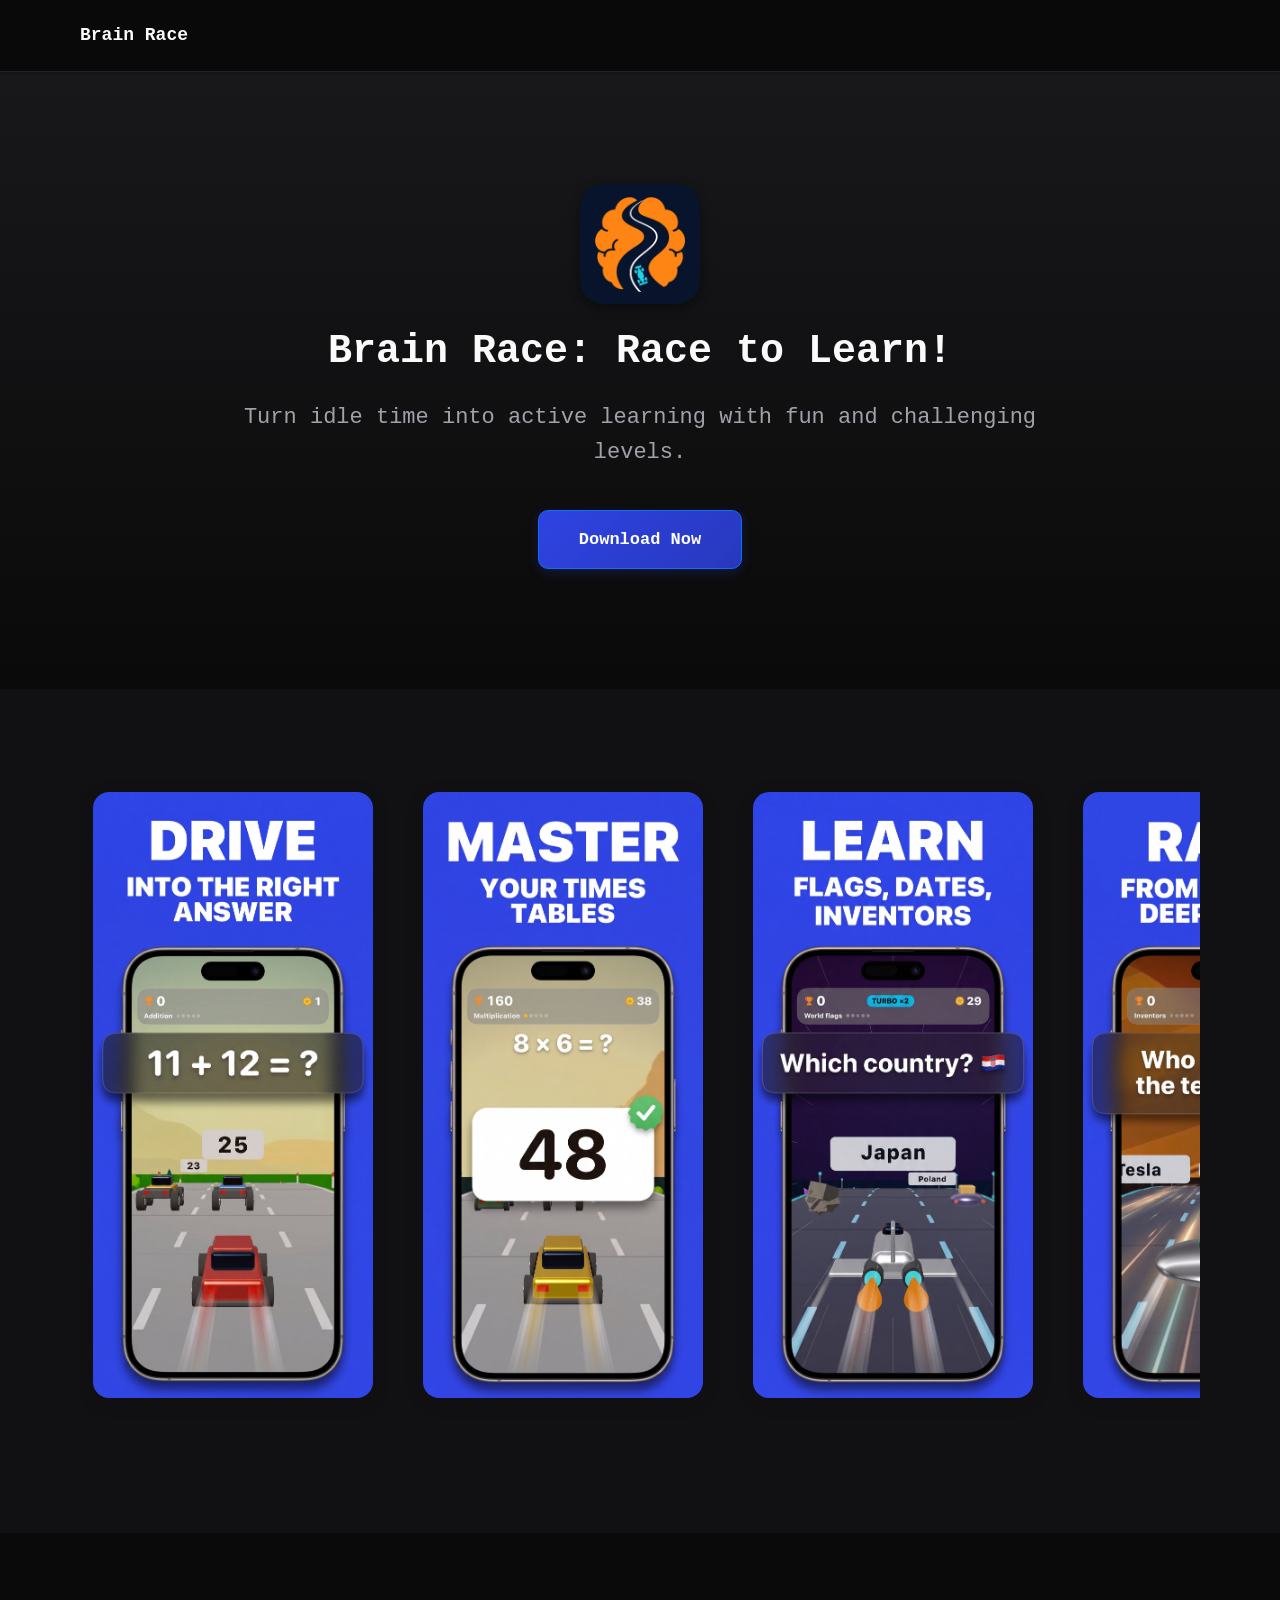
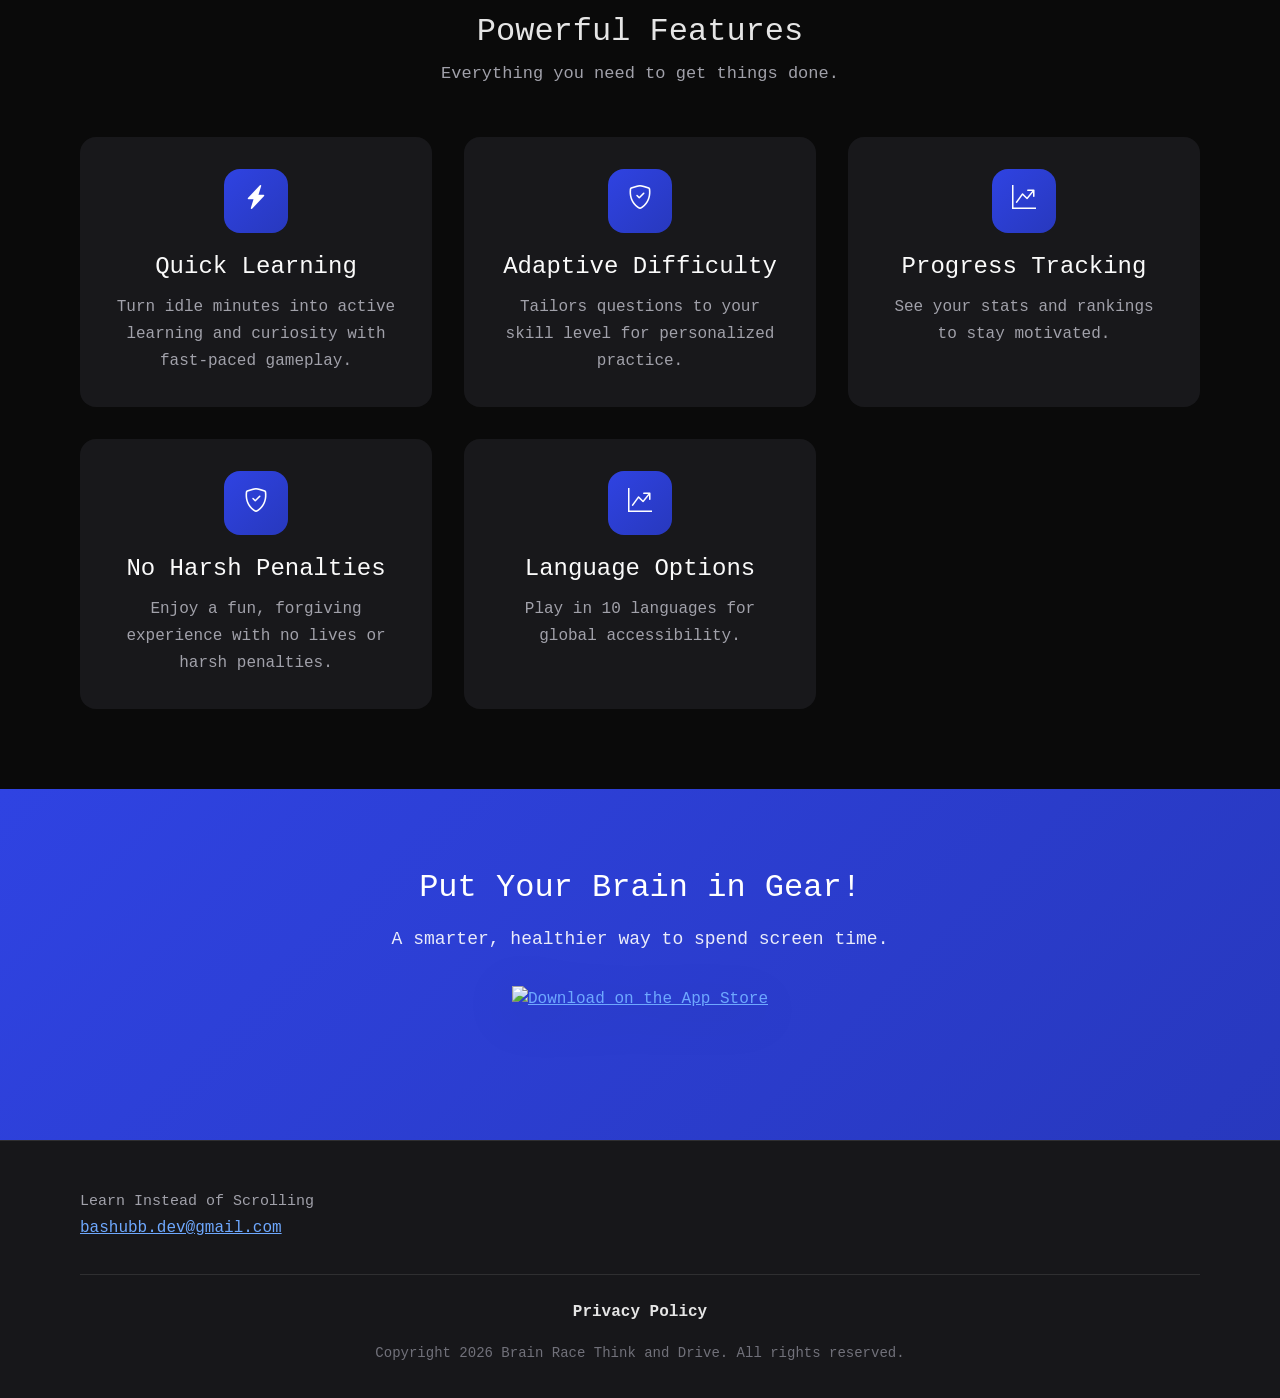
==== commit b6571e19: "Update index.html" ====
--- a/index.html
+++ b/index.html
@@ -1,231 +1,248 @@
 <!doctype html>
-<html lang="en" data-light-theme="light" data-dark-theme="dark">
-  <head>
-    <base href="./" />
-    <meta property="og:site_name" content="Brain Race Think and Drive" />
-    <meta property="og:title" content="Brain Race Think and Drive" />
-    <meta name="twitter:title" content="Brain Race Think and Drive" />
-    <meta property="og:url" content="https://example.com/" />
-    <meta name="twitter:domain" content="example.com" />
-    <meta name="twitter:card" content="summary_large_image" />
-    <meta name="twitter:dnt" content="on" />
-    <meta charset="utf-8" />
-    <meta name="viewport" content="width=device-width, initial-scale=1" />
-    <meta name="author" content="bashubb" />
-    <meta name="generator" content="Ignite v0.6.0" />
-    <title>Brain Race Think and Drive</title>
-    <link href="css/bootstrap.min.css" rel="stylesheet" />
-    <link href="css/bootstrap-icons.min.css" rel="stylesheet" />
-    <link href="css/ignite-core.min.css" rel="stylesheet" />
-    <link href="https://example.com/" rel="canonical" />
-    <link href="images/favicon.png" rel="icon" />
-    <link href="css/styles.css" rel="stylesheet" />
-    <style>
-:root {
-    --primary-color: #2f43e2;
-    --primary-rgb: 47, 67, 226;
-    --font-family: 'SF Mono', Menlo, Monaco, Consolas, 'Liberation Mono', 'Courier New', monospace;
-    color-scheme: dark;
-}
-</style>
-    <meta name="apple-itunes-app" content="app-id=6795535432" />
-  </head>
-  <body data-site-classes="site-shell dark-mode font-mono density-spacious" data-bs-theme="dark">
-    <header>
-      <nav class="site-header navbar navbar-expand-md">
-        <div class="container flex-wrap flex-lg-nowrap">
-          <div class="me-2 me-md-auto">
-            <a href="./" class="brand-link d-inline-flex align-items-center navbar-brand"><span class="brand-name">Brain Race </span></a>
-          </div>
-          <button type="button" class="navbar-toggler btn" data-bs-toggle="collapse" data-bs-target="#navbarCollapse" aria-controls="navbarCollapse" aria-expanded="false" aria-label="Toggle navigation"><span class="navbar-toggler-icon"></span></button>
-          <div id="navbarCollapse" class="collapse navbar-collapse">
-            <ul class="navbar-nav mb-2 mb-md-0 col justify-content-end">
-              <li class="nav-item"><a href="#screenshots" class="nav-link text-nowrap">Screenshots</a></li>
-              <li class="nav-item"><a href="#features" class="nav-link text-nowrap">Features</a></li>
-              <li class="nav-item"></li>
-              <li class="nav-item"><a href="https://apps.apple.com/app/id6795535432" class="text-nowrap btn btn-sm btn-primary">Download</a></li>
-            </ul>
+  <html lang="en" data-light-theme="light" data-dark-theme="dark">
+    <head>
+      <base href="./" />
+      <meta property="og:site_name" content="Brain Race Think and Drive" />
+      <meta property="og:title" content="Brain Race Think and Drive" />
+      <meta name="twitter:title" content="Brain Race Think and Drive" />
+      <meta property="og:url" content="https://example.com/" />
+      <meta name="twitter:domain" content="example.com" />
+      <meta name="twitter:card" content="summary_large_image" />
+      <meta name="twitter:dnt" content="on" />
+      <meta charset="utf-8" />
+      <meta name="viewport" content="width=device-width, initial-scale=1" />
+      <meta name="author" content="bashubb" />
+      <meta name="generator" content="Ignite v0.6.0" />
+      <title>Brain Race Think and Drive</title>
+      <link href="css/bootstrap.min.css" rel="stylesheet" />
+      <link href="css/bootstrap-icons.min.css" rel="stylesheet" />
+      <link href="css/ignite-core.min.css" rel="stylesheet" />
+      <link href="https://example.com/" rel="canonical" />
+      <link href="images/favicon.png" rel="icon" />
+      <link href="css/styles.css" rel="stylesheet" />
+      <style>
+  :root {
+      --primary-color: #2f43e2;
+      --primary-rgb: 47, 67, 226;
+      --font-family: 'SF Mono', Menlo, Monaco, Consolas, 'Liberation Mono', 'Courier New', monospace;
+      color-scheme: dark;
+  }
+  </style>
+      <meta name="apple-itunes-app" content="app-id=6795535432" />
+    </head>
+    <body data-site-classes="site-shell dark-mode font-mono density-spacious" data-bs-theme="dark">
+      <header>
+        <nav class="site-header navbar navbar-expand-md">
+          <div class="container flex-wrap flex-lg-nowrap">
+            <div class="me-2 me-md-auto">
+              <a href="./" class="brand-link d-inline-flex align-items-center navbar-brand"><span class="brand-name">Brain Race </span></
+              a>
+            </div>
+            <button type="button" class="navbar-toggler btn" data-bs-toggle="collapse" data-bs-target="#navbarCollapse" aria-
+            controls="navbarCollapse" aria-expanded="false" aria-label="Toggle navigation"><span class="navbar-toggler-icon"></span></
+            button>
+            <div id="navbarCollapse" class="collapse navbar-collapse">
+              <ul class="navbar-nav mb-2 mb-md-0 col justify-content-end">
+                <li class="nav-item"><a href="#screenshots" class="nav-link text-nowrap">Screenshots</a></li>
+                <li class="nav-item"><a href="#features" class="nav-link text-nowrap">Features</a></li>
+                <li class="nav-item"></li>
+                <li class="nav-item"><a href="https://apps.apple.com/app/id6795535432" class="text-nowrap btn btn-sm btn-
+                primary">Download</a></li>
+              </ul>
+            </div>
+          </div>
+        </nav>
+      </header>
+      <main class="site-main">
+        <div class="ig-main-content">
+          <div id="hero" class="hero hero-centered">
+            <div class="container">
+              <div class="hero-content">
+                <img src="images/app-icon.png" alt="App Icon" class="hero-app-icon" />
+                <h1 class="hero-title">Brain Race: Race to Learn!</h1>
+                <p class="hero-subtitle">Turn idle time into active learning with fun and challenging levels.</p>
+                <div class="hero-cta">
+                  <a href="https://apps.apple.com/app/id6795535432" class="cta-button cta-button-primary btn btn-primary">Download Now</a>
+                </div>
+              </div>
+            </div>
+          </div>
+          <div id="screenshots" class="screenshots-section screenshots-carousel">
+            <div class="container">
+              <div class="section-header"></div>
+              <div class="screenshots-container">
+                <div class="screenshots-scroll">
+                  <div class="screenshot-card">
+                    <button type="button" class="screenshot-trigger btn" data-bs-toggle="modal" data-bs-target="#screenshot-modal-0"><img
+                    src="images/screenshots/01-drive.jpg" alt="Screenshot 1" class="screenshot-image" /></button>
+                  </div>
+                  <div class="screenshot-card">
+                    <button type="button" class="screenshot-trigger btn" data-bs-toggle="modal" data-bs-target="#screenshot-modal-1"><img
+                    src="images/screenshots/02-master.jpg" alt="Screenshot 2" class="screenshot-image" /></button>
+                  </div>
+                  <div class="screenshot-card">
+                    <button type="button" class="screenshot-trigger btn" data-bs-toggle="modal" data-bs-target="#screenshot-modal-2"><img
+                    src="images/screenshots/03-learn.jpg" alt="Screenshot 3" class="screenshot-image" /></button>
+                  </div>
+                  <div class="screenshot-card">
+                    <button type="button" class="screenshot-trigger btn" data-bs-toggle="modal" data-bs-target="#screenshot-modal-3"><img
+                    src="images/screenshots/04-race.jpg" alt="Screenshot 4" class="screenshot-image" /></button>
+                  </div>
+                  <div class="screenshot-card">
+                    <button type="button" class="screenshot-trigger btn" data-bs-toggle="modal" data-bs-target="#screenshot-modal-4"><img
+                    src="images/screenshots/05-collect.jpg" alt="Screenshot 5" class="screenshot-image" /></button>
+                  </div>
+                </div>
+              </div>
+              <div id="screenshot-modal-0" tabindex="-1" class="modal fade screenshot-modal" aria-labelledby="screenshotModalLabel0" aria-
+              hidden="true">
+                <div class="modal-dialog modal-lg modal-dialog-centered">
+                  <div class="modal-content">
+                    <div class="modal-header">
+                      <h4>Screenshot 1</h4>
+                      <button type="button" class="btn btn-close" data-bs-dismiss="modal" aria-label="Close"></button>
+                    </div>
+                    <div class="modal-body text-center">
+                      <img src="images/screenshots/01-drive.jpg" alt="Screenshot 1" class="img-fluid screenshot-lightbox-image" />
+                    </div>
+                  </div>
+                </div>
+              </div>
+              <div id="screenshot-modal-1" tabindex="-1" class="modal fade screenshot-modal" aria-labelledby="screenshotModalLabel1" aria-
+              hidden="true">
+                <div class="modal-dialog modal-lg modal-dialog-centered">
+                  <div class="modal-content">
+                    <div class="modal-header">
+                      <h4>Screenshot 2</h4>
+                      <button type="button" class="btn btn-close" data-bs-dismiss="modal" aria-label="Close"></button>
+                    </div>
+                    <div class="modal-body text-center">
+                      <img src="images/screenshots/02-master.jpg" alt="Screenshot 2" class="img-fluid screenshot-lightbox-image" />
+                    </div>
+                  </div>
+                </div>
+              </div>
+              <div id="screenshot-modal-2" tabindex="-1" class="modal fade screenshot-modal" aria-labelledby="screenshotModalLabel2" aria-
+              hidden="true">
+                <div class="modal-dialog modal-lg modal-dialog-centered">
+                  <div class="modal-content">
+                    <div class="modal-header">
+                      <h4>Screenshot 3</h4>
+                      <button type="button" class="btn btn-close" data-bs-dismiss="modal" aria-label="Close"></button>
+                    </div>
+                    <div class="modal-body text-center">
+                      <img src="images/screenshots/03-learn.jpg" alt="Screenshot 3" class="img-fluid screenshot-lightbox-image" />
+                    </div>
+                  </div>
+                </div>
+              </div>
+              <div id="screenshot-modal-3" tabindex="-1" class="modal fade screenshot-modal" aria-labelledby="screenshotModalLabel3" aria-
+              hidden="true">
+                <div class="modal-dialog modal-lg modal-dialog-centered">
+                  <div class="modal-content">
+                    <div class="modal-header">
+                      <h4>Screenshot 4</h4>
+                      <button type="button" class="btn btn-close" data-bs-dismiss="modal" aria-label="Close"></button>
+                    </div>
+                    <div class="modal-body text-center">
+                      <img src="images/screenshots/04-race.jpg" alt="Screenshot 4" class="img-fluid screenshot-lightbox-image" />
+                    </div>
+                  </div>
+                </div>
+              </div>
+              <div id="screenshot-modal-4" tabindex="-1" class="modal fade screenshot-modal" aria-labelledby="screenshotModalLabel4" aria-
+              hidden="true">
+                <div class="modal-dialog modal-lg modal-dialog-centered">
+                  <div class="modal-content">
+                    <div class="modal-header">
+                      <h4>Screenshot 5</h4>
+                      <button type="button" class="btn btn-close" data-bs-dismiss="modal" aria-label="Close"></button>
+                    </div>
+                    <div class="modal-body text-center">
+                      <img src="images/screenshots/05-collect.jpg" alt="Screenshot 5" class="img-fluid screenshot-lightbox-image" />
+                    </div>
+                  </div>
+                </div>
+              </div>
+            </div>
+          </div>
+          <div id="features" class="features-section features-grid-layout features-grid-auto">
+            <div class="container">
+              <div class="section-header">
+                <h2>Powerful Features</h2>
+                <p class="section-description">Everything you need to get things done.</p>
+              </div>
+              <div class="features-grid">
+                <div class="feature-card">
+                  <div class="feature-icon">
+                    <i class="feature-icon-image bi-lightning-charge-fill"></i>
+                  </div>
+                  <h4 class="feature-title">Quick Learning</h4>
+                  <p class="feature-description">Turn idle minutes into active learning and curiosity with fast-paced gameplay.</p>
+                </div>
+                <div class="feature-card">
+                  <div class="feature-icon">
+                    <i class="feature-icon-image bi-shield-check"></i>
+                  </div>
+                  <h4 class="feature-title">Adaptive Difficulty</h4>
+                  <p class="feature-description">Tailors questions to your skill level for personalized practice.</p>
+                </div>
+                <div class="feature-card">
+                  <div class="feature-icon">
+                    <i class="feature-icon-image bi-graph-up-arrow"></i>
+                  </div>
+                  <h4 class="feature-title">Progress Tracking</h4>
+                  <p class="feature-description">See your stats and rankings to stay motivated.</p>
+                </div>
+                <div class="feature-card">
+                  <div class="feature-icon">
+                    <i class="feature-icon-image bi-shield-check"></i>
+                  </div>
+                  <h4 class="feature-title">No Harsh Penalties</h4>
+                  <p class="feature-description">Enjoy a fun, forgiving experience with no lives or harsh penalties.</p>
+                </div>
+                <div class="feature-card">
+                  <div class="feature-icon">
+                    <i class="feature-icon-image bi-graph-up-arrow"></i>
+                  </div>
+                  <h4 class="feature-title">Language Options</h4>
+                  <p class="feature-description">Play in 10 languages for global accessibility.</p>
+                </div>
+              </div>
+            </div>
+          </div>
+          <div id="download" class="download-section">
+            <div class="container">
+              <div class="download-content">
+                <h2>Put Your Brain in Gear!</h2>
+                <p class="download-description">A smarter, healthier way to spend screen time.</p>
+                <div class="store-badges">
+                  <a href="https://apps.apple.com/app/id6795535432" class="store-badge-link"><img src="images/app-store-download-
+                  black.svg" alt="Download on the App Store" class="store-badge store-badge-light-mode" /><img src="images/app-store-
+                  download-white.svg" alt="Download on the App Store" class="store-badge store-badge-dark-mode" /></a>
+                </div>
+              </div>
+            </div>
           </div>
         </div>
-      </nav>
-    </header>
-    <main class="site-main">
-      <div class="ig-main-content">
-        <div id="hero" class="hero hero-centered">
-          <div class="container">
-            <div class="hero-content">
-              <img src="images/app-icon.png" alt="App Icon" class="hero-app-icon" />
-              <h1 class="hero-title">Brain Race: Race to Learn!</h1>
-              <p class="hero-subtitle">Turn idle time into active learning with fun and challenging levels.</p>
-              <div class="hero-cta">
-                <a href="https://apps.apple.com/app/id6795535432" class="cta-button cta-button-primary btn btn-primary">Download Now</a>
-              </div>
-            </div>
-          </div>
-        </div>
-        <div id="screenshots" class="screenshots-section screenshots-carousel">
-          <div class="container">
-            <div class="section-header"></div>
-            <div class="screenshots-container">
-              <div class="screenshots-scroll">
-                <div class="screenshot-card">
-                  <button type="button" class="screenshot-trigger btn" data-bs-toggle="modal" data-bs-target="#screenshot-modal-0"><img src="images/screenshots/01-drive.jpg" alt="Screenshot 1" class="screenshot-image" /></button>
-                </div>
-                <div class="screenshot-card">
-                  <button type="button" class="screenshot-trigger btn" data-bs-toggle="modal" data-bs-target="#screenshot-modal-1"><img src="images/screenshots/02-master.jpg" alt="Screenshot 2" class="screenshot-image" /></button>
-                </div>
-                <div class="screenshot-card">
-                  <button type="button" class="screenshot-trigger btn" data-bs-toggle="modal" data-bs-target="#screenshot-modal-2"><img src="images/screenshots/03-learn.jpg" alt="Screenshot 3" class="screenshot-image" /></button>
-                </div>
-                <div class="screenshot-card">
-                  <button type="button" class="screenshot-trigger btn" data-bs-toggle="modal" data-bs-target="#screenshot-modal-3"><img src="images/screenshots/04-race.jpg" alt="Screenshot 4" class="screenshot-image" /></button>
-                </div>
-                <div class="screenshot-card">
-                  <button type="button" class="screenshot-trigger btn" data-bs-toggle="modal" data-bs-target="#screenshot-modal-4"><img src="images/screenshots/05-collect.jpg" alt="Screenshot 5" class="screenshot-image" /></button>
-                </div>
-              </div>
-            </div>
-            <div id="screenshot-modal-0" tabindex="-1" class="modal fade screenshot-modal" aria-labelledby="screenshotModalLabel0" aria-hidden="true">
-              <div class="modal-dialog modal-lg modal-dialog-centered">
-                <div class="modal-content">
-                  <div class="modal-header">
-                    <h4>Screenshot 1</h4>
-                    <button type="button" class="btn btn-close" data-bs-dismiss="modal" label="Close"></button>
-                  </div>
-                  <div class="modal-body text-center">
-                    <img src="images/screenshots/01-drive.jpg" alt="Screenshot 1" class="img-fluid screenshot-lightbox-image" />
-                  </div>
-                </div>
-              </div>
-            </div>
-            <div id="screenshot-modal-1" tabindex="-1" class="modal fade screenshot-modal" aria-labelledby="screenshotModalLabel1" aria-hidden="true">
-              <div class="modal-dialog modal-lg modal-dialog-centered">
-                <div class="modal-content">
-                  <div class="modal-header">
-                    <h4>Screenshot 2</h4>
-                    <button type="button" class="btn btn-close" data-bs-dismiss="modal" label="Close"></button>
-                  </div>
-                  <div class="modal-body text-center">
-                    <img src="images/screenshots/02-master.jpg" alt="Screenshot 2" class="img-fluid screenshot-lightbox-image" />
-                  </div>
-                </div>
-              </div>
-            </div>
-            <div id="screenshot-modal-2" tabindex="-1" class="modal fade screenshot-modal" aria-labelledby="screenshotModalLabel2" aria-hidden="true">
-              <div class="modal-dialog modal-lg modal-dialog-centered">
-                <div class="modal-content">
-                  <div class="modal-header">
-                    <h4>Screenshot 3</h4>
-                    <button type="button" class="btn btn-close" data-bs-dismiss="modal" label="Close"></button>
-                  </div>
-                  <div class="modal-body text-center">
-                    <img src="images/screenshots/03-learn.jpg" alt="Screenshot 3" class="img-fluid screenshot-lightbox-image" />
-                  </div>
-                </div>
-              </div>
-            </div>
-            <div id="screenshot-modal-3" tabindex="-1" class="modal fade screenshot-modal" aria-labelledby="screenshotModalLabel3" aria-hidden="true">
-              <div class="modal-dialog modal-lg modal-dialog-centered">
-                <div class="modal-content">
-                  <div class="modal-header">
-                    <h4>Screenshot 4</h4>
-                    <button type="button" class="btn btn-close" data-bs-dismiss="modal" label="Close"></button>
-                  </div>
-                  <div class="modal-body text-center">
-                    <img src="images/screenshots/04-race.jpg" alt="Screenshot 4" class="img-fluid screenshot-lightbox-image" />
-                  </div>
-                </div>
-              </div>
-            </div>
-            <div id="screenshot-modal-4" tabindex="-1" class="modal fade screenshot-modal" aria-labelledby="screenshotModalLabel4" aria-hidden="true">
-              <div class="modal-dialog modal-lg modal-dialog-centered">
-                <div class="modal-content">
-                  <div class="modal-header">
-                    <h4>Screenshot 5</h4>
-                    <button type="button" class="btn btn-close" data-bs-dismiss="modal" label="Close"></button>
-                  </div>
-                  <div class="modal-body text-center">
-                    <img src="images/screenshots/05-collect.jpg" alt="Screenshot 5" class="img-fluid screenshot-lightbox-image" />
-                  </div>
-                </div>
-              </div>
-            </div>
-          </div>
-        </div>
-        <div id="features" class="features-section features-grid-layout features-grid-auto">
-          <div class="container">
-            <div class="section-header">
-              <h2>Powerful Features</h2>
-              <p class="section-description">Everything you need to get things done.</p>
-            </div>
-            <div class="features-grid">
-              <div class="feature-card">
-                <div class="feature-icon">
-                  <i class="feature-icon-image bi-lightning-charge-fill"></i>
-                </div>
-                <h4 class="feature-title">Quick Learning</h4>
-                <p class="feature-description">Turn idle minutes into active learning and curiosity with fast-paced gameplay.</p>
-              </div>
-              <div class="feature-card">
-                <div class="feature-icon">
-                  <i class="feature-icon-image bi-shield-check"></i>
-                </div>
-                <h4 class="feature-title">Adaptive Difficulty</h4>
-                <p class="feature-description">Tailors questions to your skill level for personalized practice.</p>
-              </div>
-              <div class="feature-card">
-                <div class="feature-icon">
-                  <i class="feature-icon-image bi-graph-up-arrow"></i>
-                </div>
-                <h4 class="feature-title">Progress Tracking</h4>
-                <p class="feature-description">See your stats and rankings to stay motivated.</p>
-              </div>
-              <div class="feature-card">
-                <div class="feature-icon">
-                  <i class="feature-icon-image bi-shield-check"></i>
-                </div>
-                <h4 class="feature-title">No Harsh Penalties</h4>
-                <p class="feature-description">Enjoy a fun, forgiving experience with no lives or harsh penalties.</p>
-              </div>
-              <div class="feature-card">
-                <div class="feature-icon">
-                  <i class="feature-icon-image bi-graph-up-arrow"></i>
-                </div>
-                <h4 class="feature-title">Language Options</h4>
-                <p class="feature-description">Play in 10 languages for global accessibility.</p>
-              </div>
-            </div>
-          </div>
-        </div>
-        <div id="download" class="download-section">
-          <div class="container">
-            <div class="download-content">
-              <h2>Put Your Brain in Gear!</h2>
-              <p class="download-description">A smarter, healthier way to spend screen time.</p>
-              <div class="store-badges">
-                <a href="https://apps.apple.com/app/id6795535432" class="store-badge-link"><img src="images/app-store-download-black.svg" alt="Download on the App Store" class="store-badge store-badge-light-mode" /><img src="images/app-store-download-white.svg" alt="Download on the App Store" class="store-badge store-badge-dark-mode" /></a>
-              </div>
-            </div>
+      </main>
+      <div class="site-footer">
+        <div class="container">
+          <div class="footer-content">
+            <div class="footer-brand">
+              <p class="footer-tagline">Learn Instead of Scrolling</p>
+              <a href="mailto:bashubb.dev@gmail.com" class="footer-email">bashubb.dev@gmail.com</a>
+            </div>
+          </div>
+          <div class="footer-copyright">
+            <div class="footer-links">
+              <a href="privacy/" class="footer-privacy-link">Privacy Policy</a>
+            </div>
+            <p>Copyright 2026 Brain Race Think and Drive. All rights reserved.</p>
           </div>
         </div>
       </div>
-    </main>
-    <div class="site-footer">
-      <div class="container">
-        <div class="footer-content">
-          <div class="footer-brand">
-            <p class="footer-tagline">Learn Instead of Scrolling</p>
-          </div>
-        </div>
-        <div class="footer-copyright">
-          <div class="footer-links">
-            <a href="privacy/" class="footer-privacy-link">Privacy Policy</a>
-          </div>
-          <p>Copyright 2026 Brain Race Think and Drive. All rights reserved.</p>
-        </div>
-      </div>
-    </div>
-    <script src="js/bootstrap.bundle.min.js"></script>
-    <script src="js/ignite-core.js"></script>
-  </body>
-</html>+      <script src="js/bootstrap.bundle.min.js"></script>
+      <script src="js/ignite-core.js"></script>
+    </body>
+  </html>
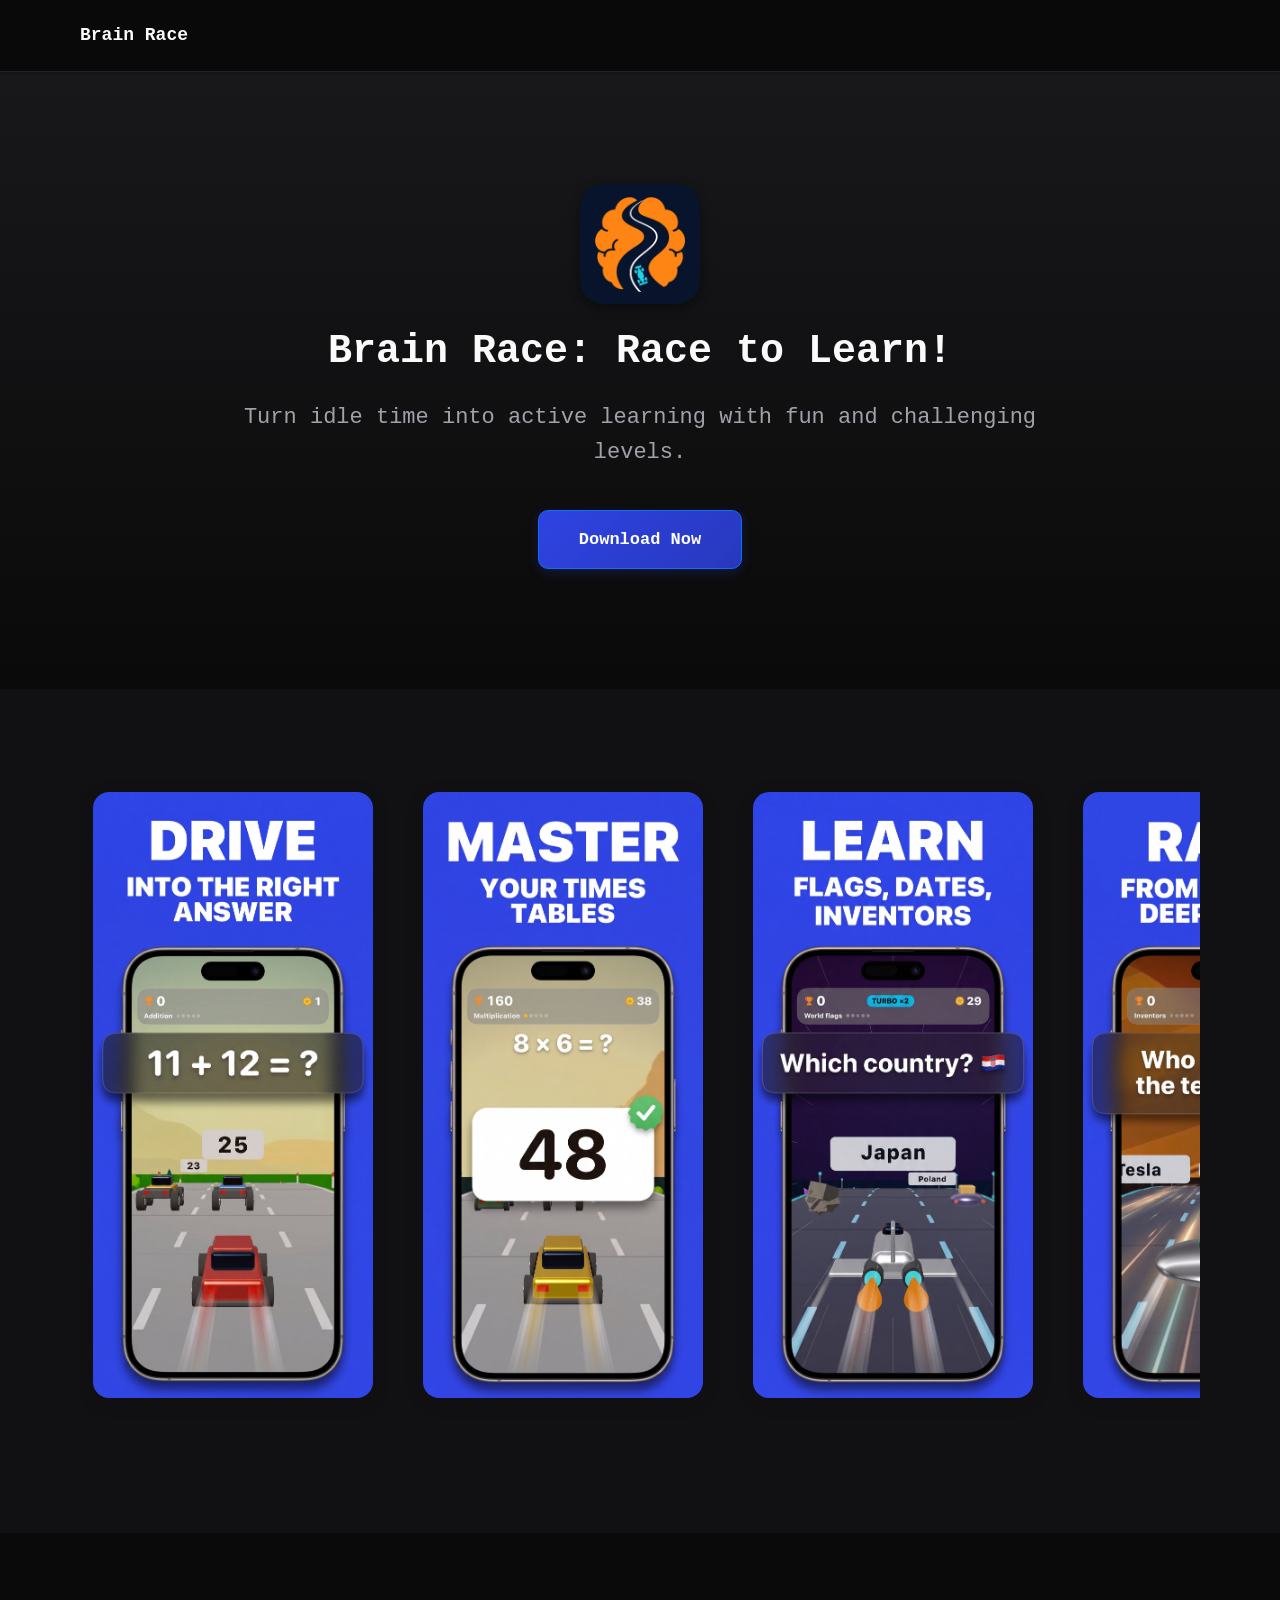
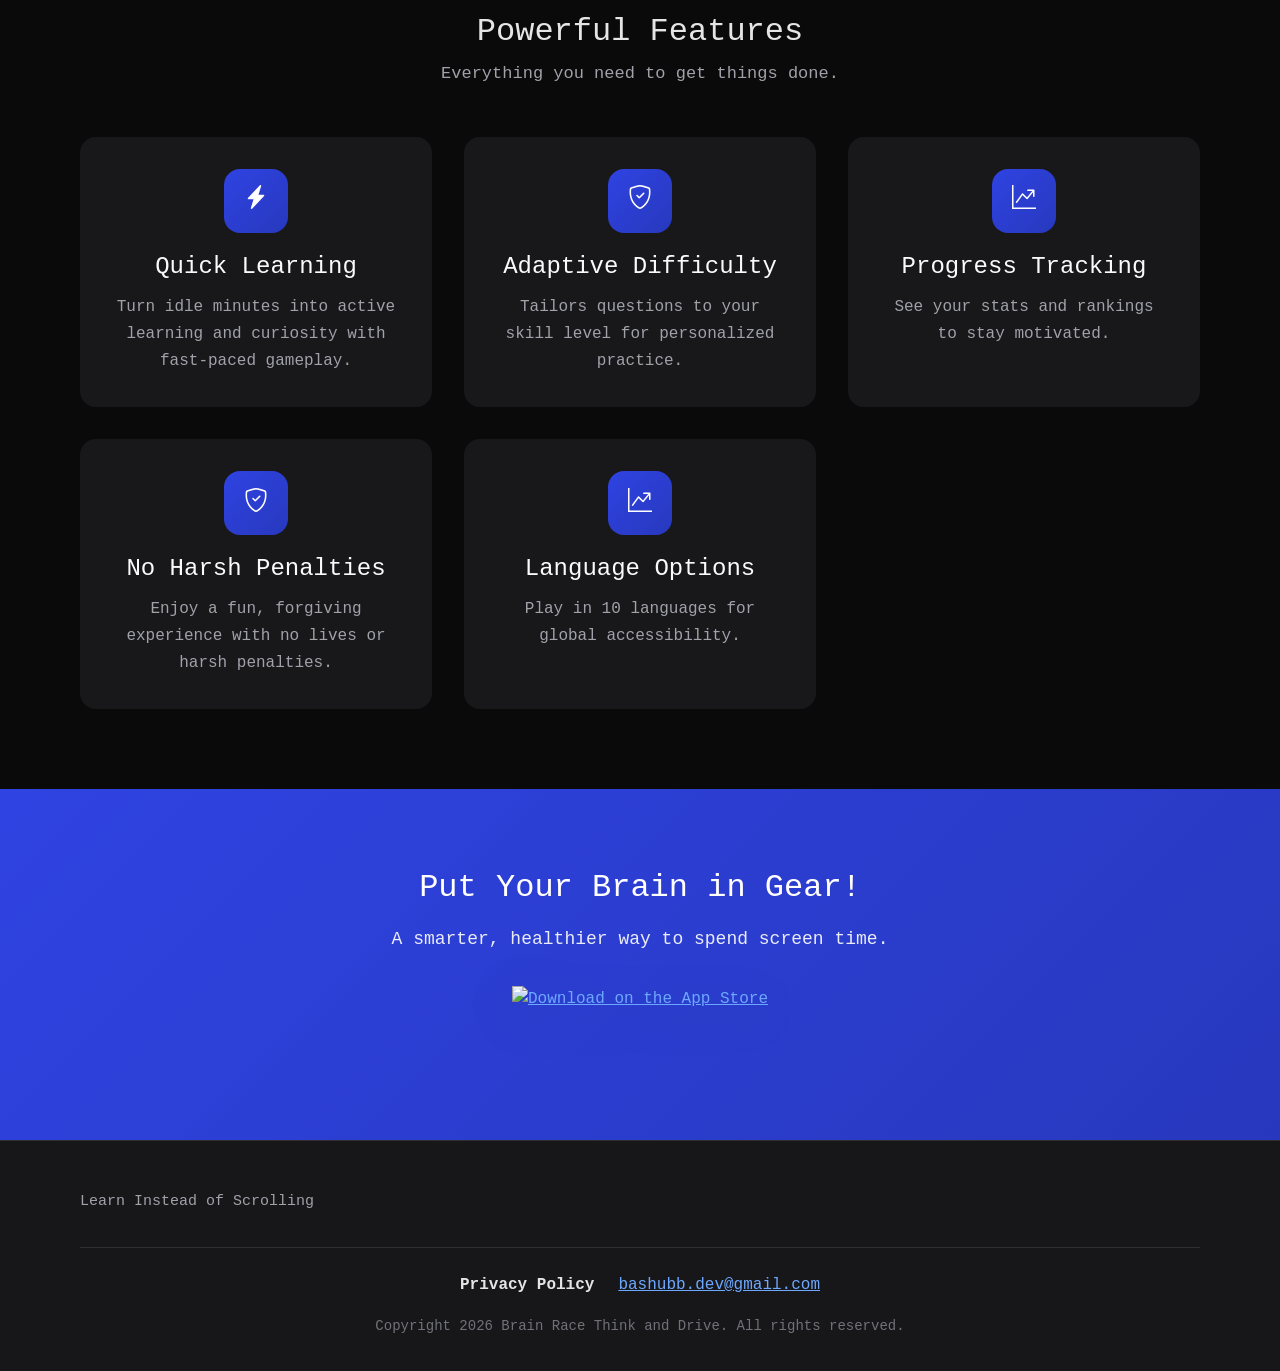
==== commit d5f80613: "Update index.html" ====
--- a/index.html
+++ b/index.html
@@ -231,12 +231,12 @@
           <div class="footer-content">
             <div class="footer-brand">
               <p class="footer-tagline">Learn Instead of Scrolling</p>
-              <a href="mailto:bashubb.dev@gmail.com" class="footer-email">bashubb.dev@gmail.com</a>
             </div>
           </div>
           <div class="footer-copyright">
             <div class="footer-links">
               <a href="privacy/" class="footer-privacy-link">Privacy Policy</a>
+              <a href="mailto:bashubb.dev@gmail.com" class="footer-email">bashubb.dev@gmail.com</a>
             </div>
             <p>Copyright 2026 Brain Race Think and Drive. All rights reserved.</p>
           </div>
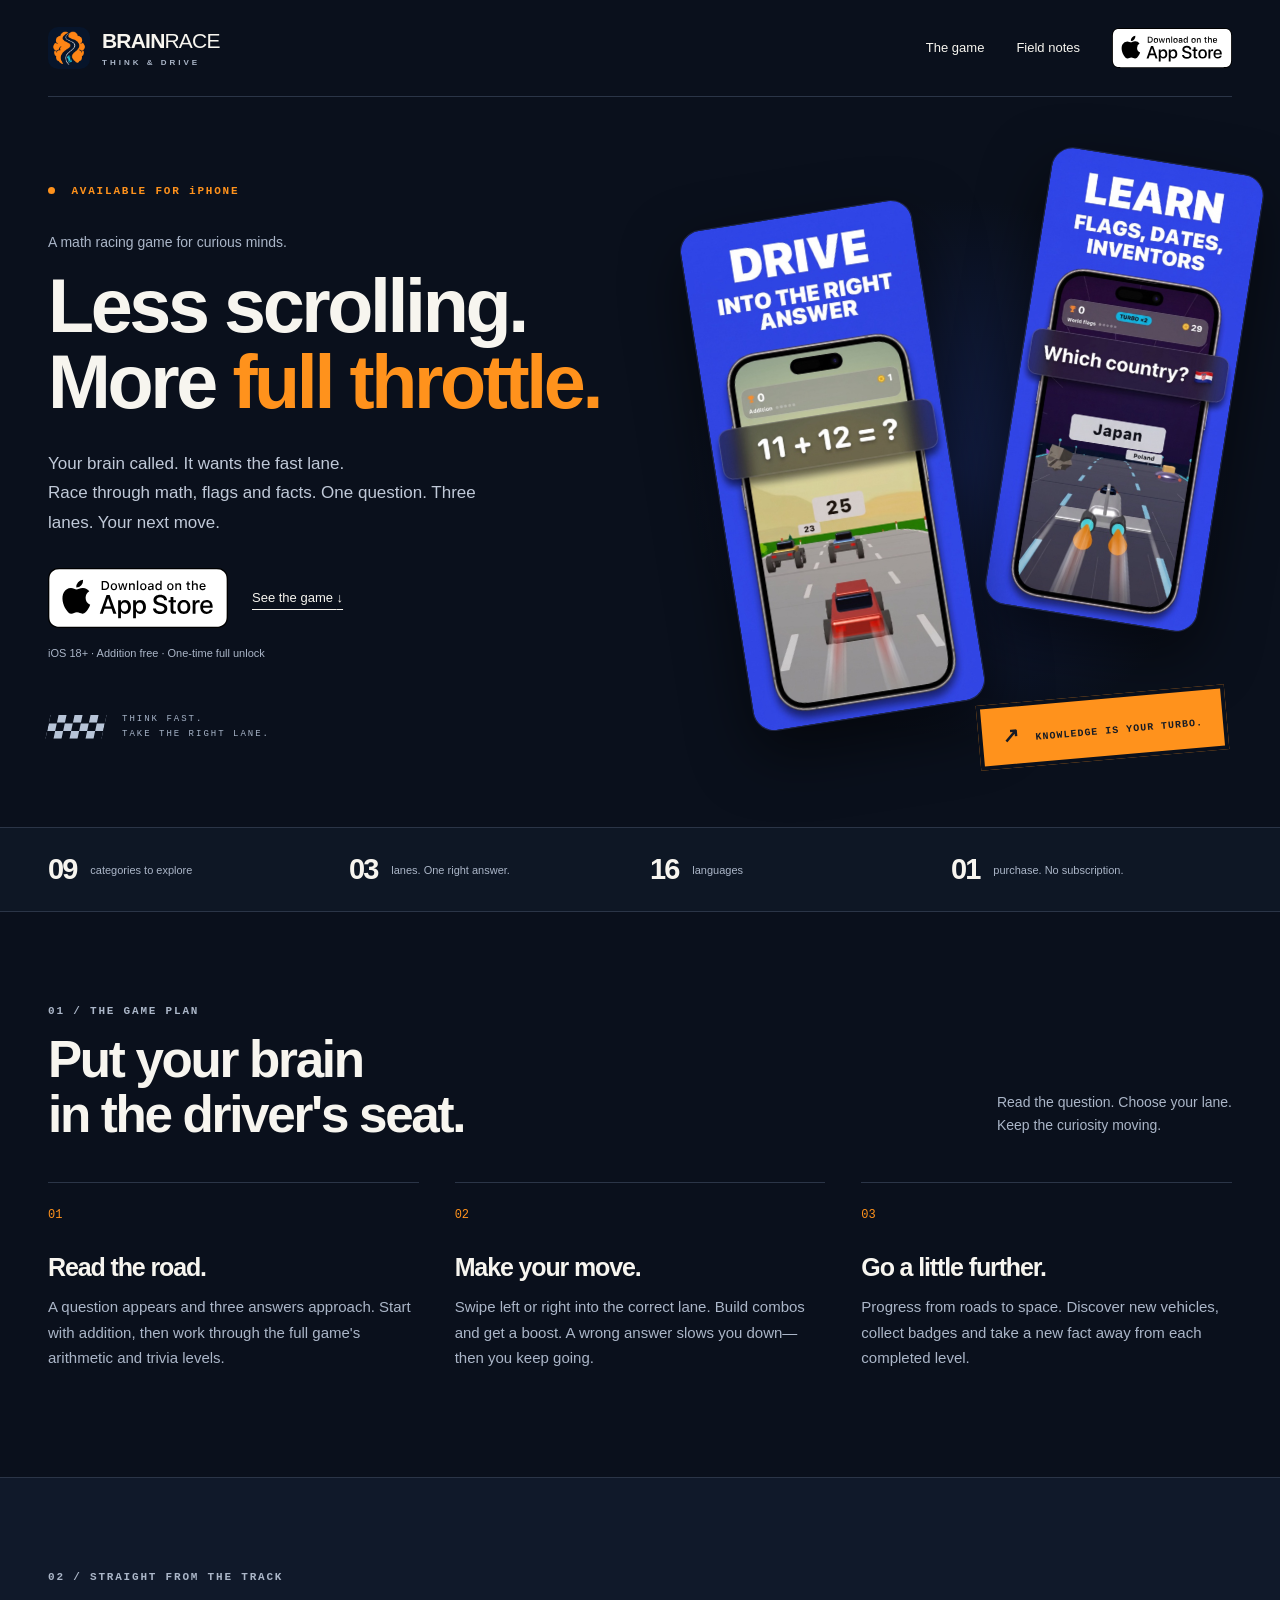
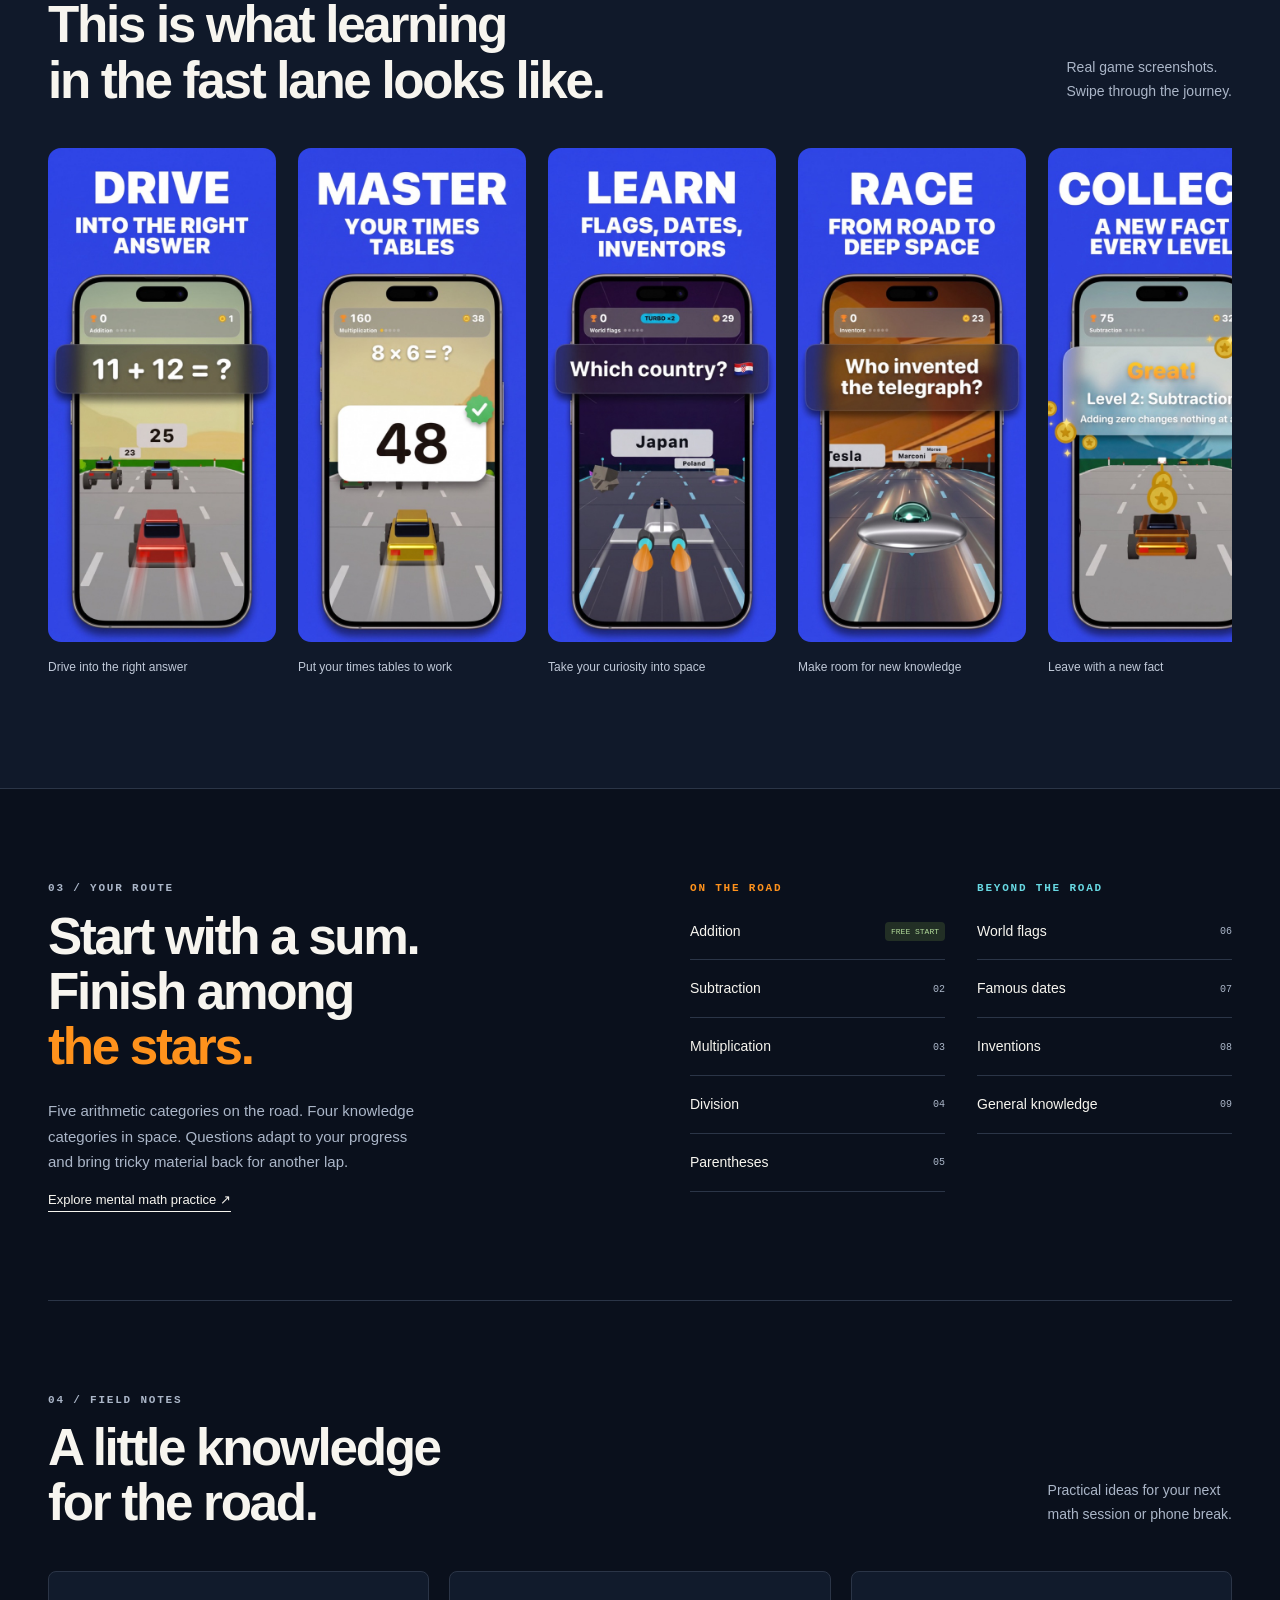
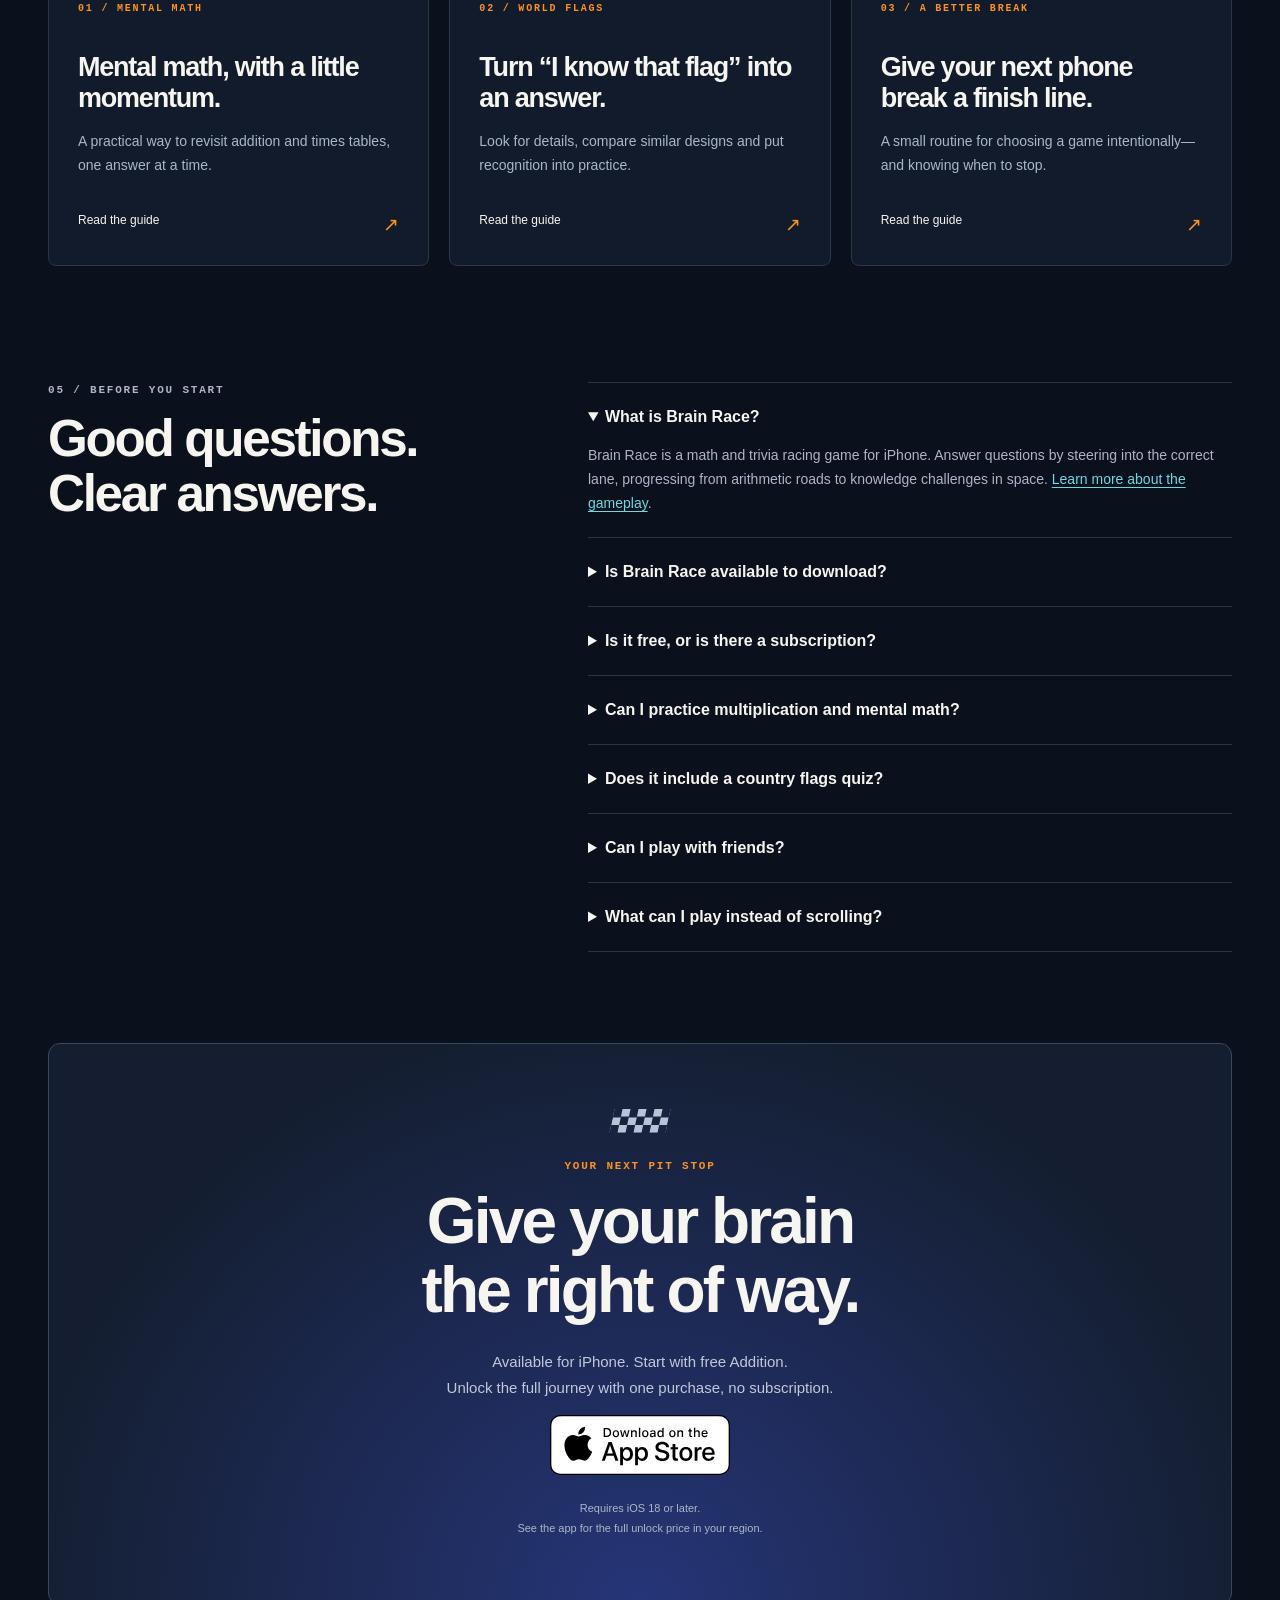
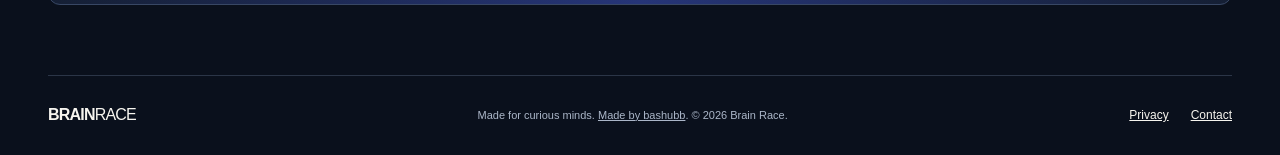
==== commit c84cba45: "Publish redesigned Brain Race website and guides" ====
--- a/index.html
+++ b/index.html
@@ -1,248 +1,18 @@
 <!doctype html>
-  <html lang="en" data-light-theme="light" data-dark-theme="dark">
-    <head>
-      <base href="./" />
-      <meta property="og:site_name" content="Brain Race Think and Drive" />
-      <meta property="og:title" content="Brain Race Think and Drive" />
-      <meta name="twitter:title" content="Brain Race Think and Drive" />
-      <meta property="og:url" content="https://example.com/" />
-      <meta name="twitter:domain" content="example.com" />
-      <meta name="twitter:card" content="summary_large_image" />
-      <meta name="twitter:dnt" content="on" />
-      <meta charset="utf-8" />
-      <meta name="viewport" content="width=device-width, initial-scale=1" />
-      <meta name="author" content="bashubb" />
-      <meta name="generator" content="Ignite v0.6.0" />
-      <title>Brain Race Think and Drive</title>
-      <link href="css/bootstrap.min.css" rel="stylesheet" />
-      <link href="css/bootstrap-icons.min.css" rel="stylesheet" />
-      <link href="css/ignite-core.min.css" rel="stylesheet" />
-      <link href="https://example.com/" rel="canonical" />
-      <link href="images/favicon.png" rel="icon" />
-      <link href="css/styles.css" rel="stylesheet" />
-      <style>
-  :root {
-      --primary-color: #2f43e2;
-      --primary-rgb: 47, 67, 226;
-      --font-family: 'SF Mono', Menlo, Monaco, Consolas, 'Liberation Mono', 'Courier New', monospace;
-      color-scheme: dark;
-  }
-  </style>
-      <meta name="apple-itunes-app" content="app-id=6795535432" />
-    </head>
-    <body data-site-classes="site-shell dark-mode font-mono density-spacious" data-bs-theme="dark">
-      <header>
-        <nav class="site-header navbar navbar-expand-md">
-          <div class="container flex-wrap flex-lg-nowrap">
-            <div class="me-2 me-md-auto">
-              <a href="./" class="brand-link d-inline-flex align-items-center navbar-brand"><span class="brand-name">Brain Race </span></
-              a>
-            </div>
-            <button type="button" class="navbar-toggler btn" data-bs-toggle="collapse" data-bs-target="#navbarCollapse" aria-
-            controls="navbarCollapse" aria-expanded="false" aria-label="Toggle navigation"><span class="navbar-toggler-icon"></span></
-            button>
-            <div id="navbarCollapse" class="collapse navbar-collapse">
-              <ul class="navbar-nav mb-2 mb-md-0 col justify-content-end">
-                <li class="nav-item"><a href="#screenshots" class="nav-link text-nowrap">Screenshots</a></li>
-                <li class="nav-item"><a href="#features" class="nav-link text-nowrap">Features</a></li>
-                <li class="nav-item"></li>
-                <li class="nav-item"><a href="https://apps.apple.com/app/id6795535432" class="text-nowrap btn btn-sm btn-
-                primary">Download</a></li>
-              </ul>
-            </div>
-          </div>
-        </nav>
-      </header>
-      <main class="site-main">
-        <div class="ig-main-content">
-          <div id="hero" class="hero hero-centered">
-            <div class="container">
-              <div class="hero-content">
-                <img src="images/app-icon.png" alt="App Icon" class="hero-app-icon" />
-                <h1 class="hero-title">Brain Race: Race to Learn!</h1>
-                <p class="hero-subtitle">Turn idle time into active learning with fun and challenging levels.</p>
-                <div class="hero-cta">
-                  <a href="https://apps.apple.com/app/id6795535432" class="cta-button cta-button-primary btn btn-primary">Download Now</a>
-                </div>
-              </div>
-            </div>
-          </div>
-          <div id="screenshots" class="screenshots-section screenshots-carousel">
-            <div class="container">
-              <div class="section-header"></div>
-              <div class="screenshots-container">
-                <div class="screenshots-scroll">
-                  <div class="screenshot-card">
-                    <button type="button" class="screenshot-trigger btn" data-bs-toggle="modal" data-bs-target="#screenshot-modal-0"><img
-                    src="images/screenshots/01-drive.jpg" alt="Screenshot 1" class="screenshot-image" /></button>
-                  </div>
-                  <div class="screenshot-card">
-                    <button type="button" class="screenshot-trigger btn" data-bs-toggle="modal" data-bs-target="#screenshot-modal-1"><img
-                    src="images/screenshots/02-master.jpg" alt="Screenshot 2" class="screenshot-image" /></button>
-                  </div>
-                  <div class="screenshot-card">
-                    <button type="button" class="screenshot-trigger btn" data-bs-toggle="modal" data-bs-target="#screenshot-modal-2"><img
-                    src="images/screenshots/03-learn.jpg" alt="Screenshot 3" class="screenshot-image" /></button>
-                  </div>
-                  <div class="screenshot-card">
-                    <button type="button" class="screenshot-trigger btn" data-bs-toggle="modal" data-bs-target="#screenshot-modal-3"><img
-                    src="images/screenshots/04-race.jpg" alt="Screenshot 4" class="screenshot-image" /></button>
-                  </div>
-                  <div class="screenshot-card">
-                    <button type="button" class="screenshot-trigger btn" data-bs-toggle="modal" data-bs-target="#screenshot-modal-4"><img
-                    src="images/screenshots/05-collect.jpg" alt="Screenshot 5" class="screenshot-image" /></button>
-                  </div>
-                </div>
-              </div>
-              <div id="screenshot-modal-0" tabindex="-1" class="modal fade screenshot-modal" aria-labelledby="screenshotModalLabel0" aria-
-              hidden="true">
-                <div class="modal-dialog modal-lg modal-dialog-centered">
-                  <div class="modal-content">
-                    <div class="modal-header">
-                      <h4>Screenshot 1</h4>
-                      <button type="button" class="btn btn-close" data-bs-dismiss="modal" aria-label="Close"></button>
-                    </div>
-                    <div class="modal-body text-center">
-                      <img src="images/screenshots/01-drive.jpg" alt="Screenshot 1" class="img-fluid screenshot-lightbox-image" />
-                    </div>
-                  </div>
-                </div>
-              </div>
-              <div id="screenshot-modal-1" tabindex="-1" class="modal fade screenshot-modal" aria-labelledby="screenshotModalLabel1" aria-
-              hidden="true">
-                <div class="modal-dialog modal-lg modal-dialog-centered">
-                  <div class="modal-content">
-                    <div class="modal-header">
-                      <h4>Screenshot 2</h4>
-                      <button type="button" class="btn btn-close" data-bs-dismiss="modal" aria-label="Close"></button>
-                    </div>
-                    <div class="modal-body text-center">
-                      <img src="images/screenshots/02-master.jpg" alt="Screenshot 2" class="img-fluid screenshot-lightbox-image" />
-                    </div>
-                  </div>
-                </div>
-              </div>
-              <div id="screenshot-modal-2" tabindex="-1" class="modal fade screenshot-modal" aria-labelledby="screenshotModalLabel2" aria-
-              hidden="true">
-                <div class="modal-dialog modal-lg modal-dialog-centered">
-                  <div class="modal-content">
-                    <div class="modal-header">
-                      <h4>Screenshot 3</h4>
-                      <button type="button" class="btn btn-close" data-bs-dismiss="modal" aria-label="Close"></button>
-                    </div>
-                    <div class="modal-body text-center">
-                      <img src="images/screenshots/03-learn.jpg" alt="Screenshot 3" class="img-fluid screenshot-lightbox-image" />
-                    </div>
-                  </div>
-                </div>
-              </div>
-              <div id="screenshot-modal-3" tabindex="-1" class="modal fade screenshot-modal" aria-labelledby="screenshotModalLabel3" aria-
-              hidden="true">
-                <div class="modal-dialog modal-lg modal-dialog-centered">
-                  <div class="modal-content">
-                    <div class="modal-header">
-                      <h4>Screenshot 4</h4>
-                      <button type="button" class="btn btn-close" data-bs-dismiss="modal" aria-label="Close"></button>
-                    </div>
-                    <div class="modal-body text-center">
-                      <img src="images/screenshots/04-race.jpg" alt="Screenshot 4" class="img-fluid screenshot-lightbox-image" />
-                    </div>
-                  </div>
-                </div>
-              </div>
-              <div id="screenshot-modal-4" tabindex="-1" class="modal fade screenshot-modal" aria-labelledby="screenshotModalLabel4" aria-
-              hidden="true">
-                <div class="modal-dialog modal-lg modal-dialog-centered">
-                  <div class="modal-content">
-                    <div class="modal-header">
-                      <h4>Screenshot 5</h4>
-                      <button type="button" class="btn btn-close" data-bs-dismiss="modal" aria-label="Close"></button>
-                    </div>
-                    <div class="modal-body text-center">
-                      <img src="images/screenshots/05-collect.jpg" alt="Screenshot 5" class="img-fluid screenshot-lightbox-image" />
-                    </div>
-                  </div>
-                </div>
-              </div>
-            </div>
-          </div>
-          <div id="features" class="features-section features-grid-layout features-grid-auto">
-            <div class="container">
-              <div class="section-header">
-                <h2>Powerful Features</h2>
-                <p class="section-description">Everything you need to get things done.</p>
-              </div>
-              <div class="features-grid">
-                <div class="feature-card">
-                  <div class="feature-icon">
-                    <i class="feature-icon-image bi-lightning-charge-fill"></i>
-                  </div>
-                  <h4 class="feature-title">Quick Learning</h4>
-                  <p class="feature-description">Turn idle minutes into active learning and curiosity with fast-paced gameplay.</p>
-                </div>
-                <div class="feature-card">
-                  <div class="feature-icon">
-                    <i class="feature-icon-image bi-shield-check"></i>
-                  </div>
-                  <h4 class="feature-title">Adaptive Difficulty</h4>
-                  <p class="feature-description">Tailors questions to your skill level for personalized practice.</p>
-                </div>
-                <div class="feature-card">
-                  <div class="feature-icon">
-                    <i class="feature-icon-image bi-graph-up-arrow"></i>
-                  </div>
-                  <h4 class="feature-title">Progress Tracking</h4>
-                  <p class="feature-description">See your stats and rankings to stay motivated.</p>
-                </div>
-                <div class="feature-card">
-                  <div class="feature-icon">
-                    <i class="feature-icon-image bi-shield-check"></i>
-                  </div>
-                  <h4 class="feature-title">No Harsh Penalties</h4>
-                  <p class="feature-description">Enjoy a fun, forgiving experience with no lives or harsh penalties.</p>
-                </div>
-                <div class="feature-card">
-                  <div class="feature-icon">
-                    <i class="feature-icon-image bi-graph-up-arrow"></i>
-                  </div>
-                  <h4 class="feature-title">Language Options</h4>
-                  <p class="feature-description">Play in 10 languages for global accessibility.</p>
-                </div>
-              </div>
-            </div>
-          </div>
-          <div id="download" class="download-section">
-            <div class="container">
-              <div class="download-content">
-                <h2>Put Your Brain in Gear!</h2>
-                <p class="download-description">A smarter, healthier way to spend screen time.</p>
-                <div class="store-badges">
-                  <a href="https://apps.apple.com/app/id6795535432" class="store-badge-link"><img src="images/app-store-download-
-                  black.svg" alt="Download on the App Store" class="store-badge store-badge-light-mode" /><img src="images/app-store-
-                  download-white.svg" alt="Download on the App Store" class="store-badge store-badge-dark-mode" /></a>
-                </div>
-              </div>
-            </div>
-          </div>
-        </div>
-      </main>
-      <div class="site-footer">
-        <div class="container">
-          <div class="footer-content">
-            <div class="footer-brand">
-              <p class="footer-tagline">Learn Instead of Scrolling</p>
-            </div>
-          </div>
-          <div class="footer-copyright">
-            <div class="footer-links">
-              <a href="privacy/" class="footer-privacy-link">Privacy Policy</a>
-              <a href="mailto:bashubb.dev@gmail.com" class="footer-email">bashubb.dev@gmail.com</a>
-            </div>
-            <p>Copyright 2026 Brain Race Think and Drive. All rights reserved.</p>
-          </div>
-        </div>
-      </div>
-      <script src="js/bootstrap.bundle.min.js"></script>
-      <script src="js/ignite-core.js"></script>
-    </body>
-  </html>
+<html lang="en"><head><meta charset="utf-8"><meta name="viewport" content="width=device-width, initial-scale=1"><title>Brain Race — Math Racing Game for iPhone</title><meta name="description" content="Turn mental math and trivia into a race. Explore Brain Race’s nine categories, three answer lanes and one-time unlock. Available for iPhone."><meta name="theme-color" content="#0a101c"><link rel="canonical" href="https://bashubb.com/TheBrainRace/"><link rel="icon" href="assets/app-icon.png"><link rel="stylesheet" href="style.css"><meta property="og:type" content="website"><meta property="og:site_name" content="Brain Race"><meta property="og:title" content="Brain Race — Math Racing Game for iPhone"><meta property="og:description" content="Turn mental math and trivia into a race. Explore Brain Race’s nine categories, three answer lanes and one-time unlock. Available for iPhone."><meta property="og:url" content="https://bashubb.com/TheBrainRace/"><meta property="og:image" content="https://bashubb.com/TheBrainRace/assets/app-icon.png"><meta property="og:image:alt" content="Brain Race orange brain and racing road icon"><meta name="twitter:card" content="summary"><meta name="twitter:title" content="Brain Race — Math Racing Game for iPhone"><meta name="twitter:description" content="Turn mental math and trivia into a race. Explore Brain Race’s nine categories, three answer lanes and one-time unlock. Available for iPhone."><meta name="twitter:image" content="https://bashubb.com/TheBrainRace/assets/app-icon.png"></head><body><a class="skip" href="#main">Skip to content</a><header class="header wrap"><a class="brand" href="./"><img src="assets/app-icon.png" width="42" height="42" alt=""><span>BRAIN<span class="brand-light">RACE</span><small>THINK & DRIVE</small></span></a><nav aria-label="Main navigation"><a href="#how-it-works">The game</a><a href="#guides">Field notes</a><a class="store-badge" href="https://apps.apple.com/app/id6795535432"><img src="assets/app-store-download-white.svg" width="180" height="60" alt="Download on the App Store"></a></nav></header>
+<main id="main"><section class="hero wrap" id="hero"><div class="hero-copy"><div class="eyebrow"><span class="dot"></span> AVAILABLE FOR iPHONE</div><p class="overline">A math racing game for curious minds.</p><h1>Less scrolling.<br>More <em>full throttle.</em></h1><p class="hero-intro">Your brain called. It wants the fast lane.<br>Race through math, flags and facts. One question. Three lanes. Your next move.</p><div class="hero-actions"><a class="store-badge" href="https://apps.apple.com/app/id6795535432"><img src="assets/app-store-download-white.svg" width="180" height="60" alt="Download on the App Store"></a><a class="text-link" href="#screenshots">See the game <span aria-hidden="true">↓</span></a></div><p class="fine">iOS 18+ · Addition free · One-time full unlock</p><div class="hero-bottom"><span class="checker" aria-hidden="true"></span><span>THINK FAST.<br>TAKE THE RIGHT LANE.</span></div></div><div class="hero-art"><span class="orbit" aria-hidden="true"></span><img class="hero-shot back" src="assets/03-learn.jpg" width="554" height="1200" alt="Brain Race flag quiz in a space racing level"><img class="hero-shot front" src="assets/01-drive.jpg" width="554" height="1200" fetchpriority="high" alt="Brain Race addition question above three racing lanes"><span class="floating-label"><span aria-hidden="true">↗</span> KNOWLEDGE IS YOUR TURBO.</span></div></section>
+<div class="spec-strip"><div class="wrap specs"><span><strong>09</strong> categories to explore</span><span><strong>03</strong> lanes. One right answer.</span><span><strong>16</strong> languages</span><span><strong>01</strong> purchase. No subscription.</span></div></div>
+<span id="features"></span><section class="section wrap" id="how-it-works"><div class="section-heading"><div><p class="eyebrow">01 / THE GAME PLAN</p><h2>Put your brain<br>in the driver's seat.</h2></div><p>Read the question. Choose your lane.<br>Keep the curiosity moving.</p></div><div class="steps"><article><span class="step-number">01</span><h3>Read the road.</h3><p>A question appears and three answers approach. Start with addition, then work through the full game's arithmetic and trivia levels.</p></article><article><span class="step-number">02</span><h3>Make your move.</h3><p>Swipe left or right into the correct lane. Build combos and get a boost. A wrong answer slows you down—then you keep going.</p></article><article><span class="step-number">03</span><h3>Go a little further.</h3><p>Progress from roads to space. Discover new vehicles, collect badges and take a new fact away from each completed level.</p></article></div></section>
+<section class="section gallery-section" id="screenshots"><div class="wrap section-heading"><div><p class="eyebrow">02 / STRAIGHT FROM THE TRACK</p><h2>This is what learning<br>in the fast lane looks like.</h2></div><p>Real game screenshots.<br>Swipe through the journey.</p></div><div class="gallery wrap" tabindex="0" role="region" aria-label="Five Brain Race screenshots; scroll horizontally to explore"><figure><a href="assets/originals/01-drive.jpg" aria-label="View full-size screenshot: Addition on a three-lane road"><img src="assets/01-drive.jpg" width="554" height="1200" loading="lazy" alt="Addition on a three-lane road"></a><figcaption>Drive into the right answer</figcaption></figure><figure><a href="assets/originals/02-master.jpg" aria-label="View full-size screenshot: Multiplication with answer feedback"><img src="assets/02-master.jpg" width="554" height="1200" loading="lazy" alt="Multiplication with answer feedback"></a><figcaption>Put your times tables to work</figcaption></figure><figure><a href="assets/originals/03-learn.jpg" aria-label="View full-size screenshot: Country flag recognition in space"><img src="assets/03-learn.jpg" width="554" height="1200" loading="lazy" alt="Country flag recognition in space"></a><figcaption>Take your curiosity into space</figcaption></figure><figure><a href="assets/originals/04-race.jpg" aria-label="View full-size screenshot: An inventions question on a space track"><img src="assets/04-race.jpg" width="554" height="1200" loading="lazy" alt="An inventions question on a space track"></a><figcaption>Make room for new knowledge</figcaption></figure><figure><a href="assets/originals/05-collect.jpg" aria-label="View full-size screenshot: Level completion and a learning fact"><img src="assets/05-collect.jpg" width="554" height="1200" loading="lazy" alt="Level completion and a learning fact"></a><figcaption>Leave with a new fact</figcaption></figure></div></section>
+<section class="section wrap route-section" id="categories"><div><p class="eyebrow">03 / YOUR ROUTE</p><h2>Start with a sum.<br>Finish among<br><em>the stars.</em></h2><p>Five arithmetic categories on the road. Four knowledge categories in space. Questions adapt to your progress and bring tricky material back for another lap.</p><a class="text-link" href="guides/mental-math-racing-game/">Explore mental math practice ↗</a></div><div class="route-list"><div class="route-group"><span class="eyebrow">ON THE ROAD</span><p>Addition <span class="pill">FREE START</span></p><p>Subtraction <span>02</span></p><p>Multiplication <span>03</span></p><p>Division <span>04</span></p><p>Parentheses <span>05</span></p></div><div class="route-group space"><span class="eyebrow">BEYOND THE ROAD</span><p>World flags <span>06</span></p><p>Famous dates <span>07</span></p><p>Inventions <span>08</span></p><p>General knowledge <span>09</span></p></div></div></section>
+<section class="section wrap" id="guides"><div class="section-heading"><div><p class="eyebrow">04 / FIELD NOTES</p><h2>A little knowledge<br>for the road.</h2></div><p>Practical ideas for your next<br>math session or phone break.</p></div><div class="guide-grid"><a class="guide-card" href="guides/mental-math-racing-game/"><span class="eyebrow">01 / MENTAL MATH</span><h3>Mental math, with a little momentum.</h3><p>A practical way to revisit addition and times tables, one answer at a time.</p><span class="read">Read the guide <span aria-hidden="true">↗</span></span></a><a class="guide-card" href="guides/learn-country-flags/"><span class="eyebrow">02 / WORLD FLAGS</span><h3>Turn “I know that flag” into an answer.</h3><p>Look for details, compare similar designs and put recognition into practice.</p><span class="read">Read the guide <span aria-hidden="true">↗</span></span></a><a class="guide-card" href="guides/games-instead-of-scrolling/"><span class="eyebrow">03 / A BETTER BREAK</span><h3>Give your next phone break a finish line.</h3><p>A small routine for choosing a game intentionally—and knowing when to stop.</p><span class="read">Read the guide <span aria-hidden="true">↗</span></span></a></div></section>
+<section class="section wrap faq" id="faq"><div><p class="eyebrow">05 / BEFORE YOU START</p><h2>Good questions.<br>Clear answers.</h2></div><div class="faq-list">
+<details open><summary>What is Brain Race?</summary><p>Brain Race is a math and trivia racing game for iPhone. Answer questions by steering into the correct lane, progressing from arithmetic roads to knowledge challenges in space. <a href="#how-it-works">Learn more about the gameplay</a>.</p></details>
+<details><summary>Is Brain Race available to download?</summary><p>Yes. Download Brain Race from the App Store on an iPhone with iOS 18 or later. Start with free Addition and explore the full game with a one-time unlock. <a href="#launch">Learn more about availability</a>.</p></details>
+<details><summary>Is it free, or is there a subscription?</summary><p>Addition is the free starting level. One purchase unlocks the other levels, profiles and statistics. There is no subscription; the local price is shown in the app. <a href="#launch">Learn more about the full unlock</a>.</p></details>
+<details><summary>Can I practice multiplication and mental math?</summary><p>Yes. The progression includes addition, subtraction, multiplication, division and parentheses. Multiplication and the later levels require the full unlock. <a href="guides/mental-math-racing-game/">Learn more about mental math practice</a>.</p></details>
+<details><summary>Does it include a country flags quiz?</summary><p>Yes. World flags is a space level in the full game, following the arithmetic categories. It asks you to match a flag to a country. <a href="guides/learn-country-flags/">Learn more about learning flags</a>.</p></details>
+<details><summary>Can I play with friends?</summary><p>The full version has separate player profiles and a local ranking for people sharing a device. It is not live online multiplayer. <a href="guides/games-instead-of-scrolling/#game">Learn more about shared-device play</a>.</p></details>
+<details><summary>What can I play instead of scrolling?</summary><p>Try a short arithmetic or trivia session with a stopping point you choose in advance. Brain Race offers that style of active play; it is still screen time. <a href="guides/games-instead-of-scrolling/">Learn more about planning a short break</a>.</p></details></div></section>
+<span id="download"></span><section class="launch wrap" id="launch"><div class="checker" aria-hidden="true"></div><p class="eyebrow">YOUR NEXT PIT STOP</p><h2>Give your brain<br>the right of way.</h2><p>Available for iPhone. Start with free Addition.<br>Unlock the full journey with one purchase, no subscription.</p><a class="store-badge" href="https://apps.apple.com/app/id6795535432"><img src="assets/app-store-download-white.svg" width="180" height="60" alt="Download on the App Store"></a><p class="fine">Requires iOS 18 or later.<br>See the app for the full unlock price in your region.</p></section></main>
+<script type="application/ld+json">{"@context":"https://schema.org","@type":"SoftwareApplication","name":"Brain Race Think and Drive","applicationCategory":"GameApplication","operatingSystem":"iOS 18.0 or later","url":"https://bashubb.com/TheBrainRace/","installUrl":"https://apps.apple.com/app/id6795535432","description":"Math and trivia racing game for iPhone with three answer lanes and nine categories.","author":{"@type":"Person","name":"Hubert Kiełkowski"},"image":"https://bashubb.com/TheBrainRace/assets/app-icon.png"}</script><footer class="wrap footer"><a class="brand" href="./">BRAIN<span class="brand-light">RACE</span></a><p>Made for curious minds. <a href="https://bashubb.com/">Made by bashubb</a>. © 2026 Brain Race.</p><div><a href="https://bashubb.com/TheBrainRace/privacy/">Privacy</a><a href="mailto:bashubb.dev@gmail.com">Contact</a></div></footer></body></html>
--- a/style.css
+++ b/style.css
@@ -0,0 +1,19 @@
+@font-face{font-family:system-fallback;src:local("Arial");font-display:swap}
+:root{--bg:#0a101c;--panel:#111b2c;--ink:#f7f5ef;--muted:#abb6c8;--orange:#ff921c;--line:#2b3547;--cyan:#68d9e3}
+*{box-sizing:border-box}html{scroll-behavior:smooth;scroll-padding-top:28px}body{margin:0;background:var(--bg);color:var(--ink);font-family:Arial,Helvetica,sans-serif;-webkit-font-smoothing:antialiased}a{color:inherit}button,a,summary{-webkit-tap-highlight-color:transparent}a:focus-visible,summary:focus-visible,[tabindex]:focus-visible{outline:3px solid var(--cyan);outline-offset:6px}img{max-width:100%;height:auto;display:block}p{line-height:1.7}h1,h2,h3,p{margin-top:0}h1,h2,h3{letter-spacing:-.045em}h1{font-size:clamp(48px,5.9vw,86px);line-height:1.01;font-weight:850;margin-bottom:28px}h2{font-size:clamp(35px,4vw,54px);line-height:1.08;margin-bottom:24px}h3{font-size:25px;line-height:1.2}em{font-style:normal;color:var(--orange)}.wrap{max-width:1240px;margin-inline:auto;width:calc(100% - 96px)}.header{display:flex;align-items:center;justify-content:space-between;padding-block:27px;border-bottom:1px solid var(--line);gap:24px}.brand{display:flex;align-items:center;gap:12px;text-decoration:none;font-size:21px;font-weight:850;letter-spacing:-.8px;flex-shrink:0}.brand img{border-radius:10px}.brand small{display:block;letter-spacing:3px;font-size:8px;margin-top:5px;color:var(--muted)}.brand-light{font-weight:400}.header nav{display:flex;align-items:center;gap:32px;font-size:13px}.header nav a{text-decoration:none}.header nav a:hover,.text-link:hover,.footer a:hover{color:var(--orange)}.nav-cta{border:1px solid #647187;border-radius:6px;padding:12px 18px}.nav-cta span{margin-left:12px}.skip{position:absolute;top:-100px;left:10px;padding:15px;background:var(--orange);color:var(--bg);z-index:20}.skip:focus{top:10px}
+.hero{display:grid;grid-template-columns:1.15fr 1fr;align-items:center;min-height:730px;padding-top:55px;padding-bottom:54px;gap:15px}.eyebrow{font-family:Menlo,Consolas,monospace;font-size:11px;letter-spacing:1.8px;font-weight:600;color:var(--muted);line-height:1.6}.hero .eyebrow{color:var(--orange);margin-bottom:31px}.dot{display:inline-block;background:var(--orange);width:7px;height:7px;border-radius:50%;margin-right:8px}.overline{font-size:14px;color:var(--muted);margin-bottom:13px}.hero-intro{font-size:17px;max-width:460px;color:#c0c9d8;line-height:1.75}.hero-actions{display:flex;flex-wrap:wrap;align-items:center;gap:24px;margin:30px 0 16px}.button{background:var(--orange);color:#111723;padding:17px 21px;border-radius:5px;display:inline-flex;align-items:center;justify-content:center;gap:15px;text-decoration:none;font-size:14px;font-weight:750;min-height:52px;transition:background .18s,transform .18s}.button:hover{background:#ffb653;transform:translateY(-2px)}.button>span{font-size:22px;line-height:1}.text-link{font-size:13px;text-underline-offset:7px}.fine{color:var(--muted);font-size:11px;line-height:1.8}.hero-bottom{display:flex;gap:18px;align-items:center;font:9px/1.7 Menlo,Consolas,monospace;letter-spacing:2px;color:#a6b3c7;margin-top:48px}.checker{height:24px;width:56px;background:conic-gradient(#b7c4d7 25%,transparent 0 50%,#b7c4d7 0 75%,transparent 0);background-size:16px 16px;transform:skew(-12deg)}.hero-art{position:relative;height:610px;isolation:isolate}.hero-shot{position:absolute;width:235px;border-radius:22px;box-shadow:0 24px 60px #0008;border:1px solid #727eef33}.hero-shot.front{left:5%;top:54px;transform:rotate(-9deg)}.hero-shot.back{right:0;top:0;transform:rotate(9deg);width:215px}.orbit{position:absolute;inset:30px -10px 20px;background:radial-gradient(ellipse,#22378a65,transparent 68%);z-index:-1}.floating-label{position:absolute;bottom:8px;right:1%;background:var(--orange);color:#161b25;padding:16px 20px;transform:rotate(-5deg);font:700 10px Menlo,monospace;letter-spacing:1px;border:4px solid var(--bg)}.floating-label span{font-size:20px;margin-right:8px}
+.spec-strip{border-block:1px solid var(--line);background:#0e1725}.specs{display:grid;grid-template-columns:repeat(4,1fr);padding-block:25px;gap:20px}.specs>span{display:flex;align-items:center;gap:14px;font-size:11px;color:var(--muted)}.specs strong{font-size:29px;font-weight:600;color:var(--ink);letter-spacing:-2px}.section{padding-block:91px}.section-heading{display:flex;justify-content:space-between;align-items:end;gap:24px;margin-bottom:40px}.section-heading h2{margin:0}.section-heading>p{font-size:14px;color:var(--muted);margin:0 0 4px}.steps{display:grid;grid-template-columns:repeat(3,1fr);gap:36px}.steps article{border-top:1px solid var(--line);padding-top:25px}.step-number{font:12px Menlo,monospace;color:var(--orange);display:block;margin-bottom:30px}.steps p,.route-section>div>p:not(.eyebrow){color:var(--muted);font-size:15px}.steps h3{margin-bottom:12px}.gallery-section{background:#10192a;border-block:1px solid var(--line)}.gallery{display:flex;gap:22px;overflow-x:auto;padding-bottom:20px;scroll-snap-type:x mandatory;scrollbar-color:var(--orange) var(--line);scrollbar-width:thin}.gallery figure{margin:0;flex:0 0 228px;scroll-snap-align:start}.gallery img{border-radius:13px;width:228px}.gallery figcaption{padding-top:16px;font-size:12px;line-height:1.6;color:#c0c9d8}.route-section{display:grid;grid-template-columns:1fr 1fr;gap:100px;border-bottom:1px solid var(--line)}.route-section>div>p{max-width:380px}.route-list{display:grid;grid-template-columns:1fr 1fr;gap:32px}.route-group .eyebrow{display:block;color:var(--orange);margin-bottom:22px}.route-group.space .eyebrow{color:var(--cyan)}.route-group p{padding-bottom:16px;border-bottom:1px solid var(--line);font-size:14px;margin-bottom:17px;display:flex;align-items:center;justify-content:space-between;gap:10px}.route-group p>span{color:var(--muted);font:10px Menlo,monospace}.route-group p>.pill{background:#222f25;color:#b2db9a;font:8px Menlo,monospace;padding:5px 6px;border-radius:4px}.guide-grid{display:grid;grid-template-columns:repeat(3,1fr);gap:20px}.guide-card{padding:29px;background:var(--panel);border:1px solid var(--line);border-radius:8px;text-decoration:none;display:flex;flex-direction:column;transition:border-color .2s,transform .2s}.guide-card:hover{border-color:var(--orange);transform:translateY(-3px)}.guide-card .eyebrow{color:var(--orange);margin-bottom:35px;font-size:10px}.guide-card h3{font-size:27px;line-height:1.16;margin-bottom:16px}.guide-card p{font-size:14px;color:var(--muted);margin-bottom:35px}.read{margin-top:auto;font-size:12px;display:flex;justify-content:space-between}.read span{color:var(--orange);font-size:19px}.faq{display:grid;grid-template-columns:1fr 1.4fr;gap:80px;padding-top:25px}.faq-list details{border-top:1px solid var(--line);padding:22px 0}.faq-list details:last-child{border-bottom:1px solid var(--line)}summary{cursor:pointer;font-size:16px;font-weight:600;line-height:1.5;padding-right:20px}details p{font-size:14px;color:var(--muted);margin:15px 0 0}details a,.prose a{color:var(--cyan);text-underline-offset:3px}
+.launch{padding:65px 30px;margin-bottom:70px;text-align:center;background:radial-gradient(ellipse at bottom,#263578,transparent 75%),#141e30;border:1px solid #384764;border-radius:12px}.launch .checker{margin:0 auto 25px}.launch .eyebrow{color:var(--orange)}.launch h2{font-size:clamp(38px,5vw,65px)}.launch>p:not(.eyebrow):not(.fine){font-size:15px;color:#c0c9d8}.launch .fine{margin:20px 0 0}.footer{display:flex;justify-content:space-between;align-items:center;gap:25px;border-top:1px solid var(--line);padding-block:30px}.footer .brand{font-size:16px;gap:0}.footer p{font-size:11px;color:var(--muted);margin:0}.footer>div{display:flex;gap:22px;font-size:12px}
+.article{padding-top:38px}.breadcrumbs{display:flex;flex-wrap:wrap;gap:12px;font-size:11px;color:var(--muted);margin-bottom:65px}.breadcrumbs a{text-underline-offset:4px}.article-heading{max-width:950px;margin-bottom:55px}.article-heading h1{font-size:clamp(40px,5.3vw,70px);line-height:1.06}.article-heading .eyebrow{color:var(--orange)}.article-layout{display:grid;grid-template-columns:minmax(0,740px) 270px;gap:90px}.prose p,.prose li{font-size:17px;line-height:1.85;color:#c0c9d8}.prose .lead{font-size:23px;color:var(--ink);line-height:1.65}.prose h2{font-size:31px;margin-top:48px;margin-bottom:18px}.prose ol{padding-left:23px}.prose li{padding-left:6px;margin-bottom:16px}.prose strong{color:var(--ink)}.article-side img{border-radius:17px}.article-side{align-self:start}.article-side p{font-size:11px;color:var(--muted);margin-top:16px}.article-side a{font-size:13px;text-underline-offset:4px}.article-cta{border:1px solid var(--line);border-radius:10px;padding:30px;margin-top:50px;background:var(--panel)}.article-cta h2{margin:0}.article-cta p{font-size:15px;margin:15px 0 22px}.related{padding-block:80px}
+@media(min-width:1500px){.hero-art{margin-left:20px}}
+@media(max-width:1100px){.wrap{width:calc(100% - 56px)}.hero-shot.front{width:210px;left:0}.hero-shot.back{width:190px}.hero-art{height:540px}.hero{min-height:660px}.route-section{gap:50px}.article-layout{gap:45px;grid-template-columns:minmax(0,1fr) 235px}.guide-card{padding:23px}.hero-actions{gap:18px}}
+@media(max-width:800px){.header nav{gap:20px}.header nav>a:not(.nav-cta){display:none}.hero{grid-template-columns:1fr;padding-top:45px;gap:25px}.hero-copy{max-width:620px}.hero h1{font-size:clamp(54px,9.5vw,76px)}.hero-art{width:440px;max-width:100%;margin-inline:auto;height:555px}.hero-shot.front{left:4%;width:225px}.hero-shot.back{right:3%;width:205px}.hero-bottom{margin-top:26px}.specs{grid-template-columns:repeat(2,1fr);gap:22px}.section{padding-block:60px}.section-heading{align-items:start;flex-direction:column}.steps{gap:24px}.steps h3{font-size:22px}.route-section{grid-template-columns:1fr;gap:30px}.route-section>div>p{max-width:520px}.route-list{max-width:600px}.guide-grid{grid-template-columns:1fr}.guide-card .eyebrow{margin-bottom:22px}.guide-card p{margin-bottom:22px}.faq{grid-template-columns:1fr;gap:20px}.footer{flex-wrap:wrap}.article-layout{grid-template-columns:1fr}.article-side{display:none}.article-heading{margin-bottom:35px}.breadcrumbs{margin-bottom:40px}.related{padding-block:55px}}
+@media(max-width:500px){.wrap{width:calc(100% - 40px)}.header{padding-block:20px;gap:12px}.brand{font-size:17px;gap:8px}.brand img{width:34px;height:34px}.brand small{font-size:7px;letter-spacing:2px}.nav-cta{font-size:10px;padding:11px 10px}.nav-cta span{margin-left:3px}.hero{padding-top:34px;padding-bottom:33px}.hero .eyebrow{font-size:10px;margin-bottom:24px}.overline{font-size:12px}.hero h1{font-size:clamp(45px,12.5vw,61px)}.hero-intro{font-size:15px}.hero-actions{align-items:flex-start;flex-direction:column;gap:22px;margin-bottom:22px}.hero-art{height:465px;margin-top:10px}.hero-shot.front{width:185px;top:30px;left:3%}.hero-shot.back{width:165px;right:4%;top:0}.floating-label{font-size:8px;padding:12px;bottom:3px;right:0}.specs{gap:20px 12px}.specs>span{font-size:10px;gap:10px}.specs strong{font-size:26px}.section{padding-block:49px}.steps{grid-template-columns:1fr;gap:25px}.step-number{margin-bottom:18px}.steps p{margin-bottom:0}.route-list{gap:22px}.route-group p{font-size:12px}.route-group .eyebrow{font-size:9px;letter-spacing:1px}.gallery figure{flex-basis:220px}.gallery img{width:220px}.launch{padding:42px 20px;margin-bottom:40px}.launch .button{font-size:12px;padding-inline:15px}.footer{gap:20px}.footer p{order:3;width:100%}.footer>div{margin-left:auto}.article-heading h1{font-size:43px}.prose .lead{font-size:21px}.prose p,.prose li{font-size:16px}.article-cta{padding:22px}.article-cta .button{font-size:12px;padding-inline:14px}}
+.store-badge{display:inline-block;line-height:0;border-radius:9px;flex-shrink:0}
+.store-badge img{width:180px;height:auto}
+.header .store-badge img{width:120px}
+.store-badge:hover{opacity:.85}
+.prose .button{color:#111723}
+.hero>*{min-width:0}
+@media(max-width:800px){.hero{grid-template-columns:minmax(0,1fr)}.hero-art{width:min(440px,100%);overflow:clip}}
+@media(prefers-reduced-motion:reduce){html{scroll-behavior:auto}*,*::before,*::after{animation:none!important;transition:none!important}}
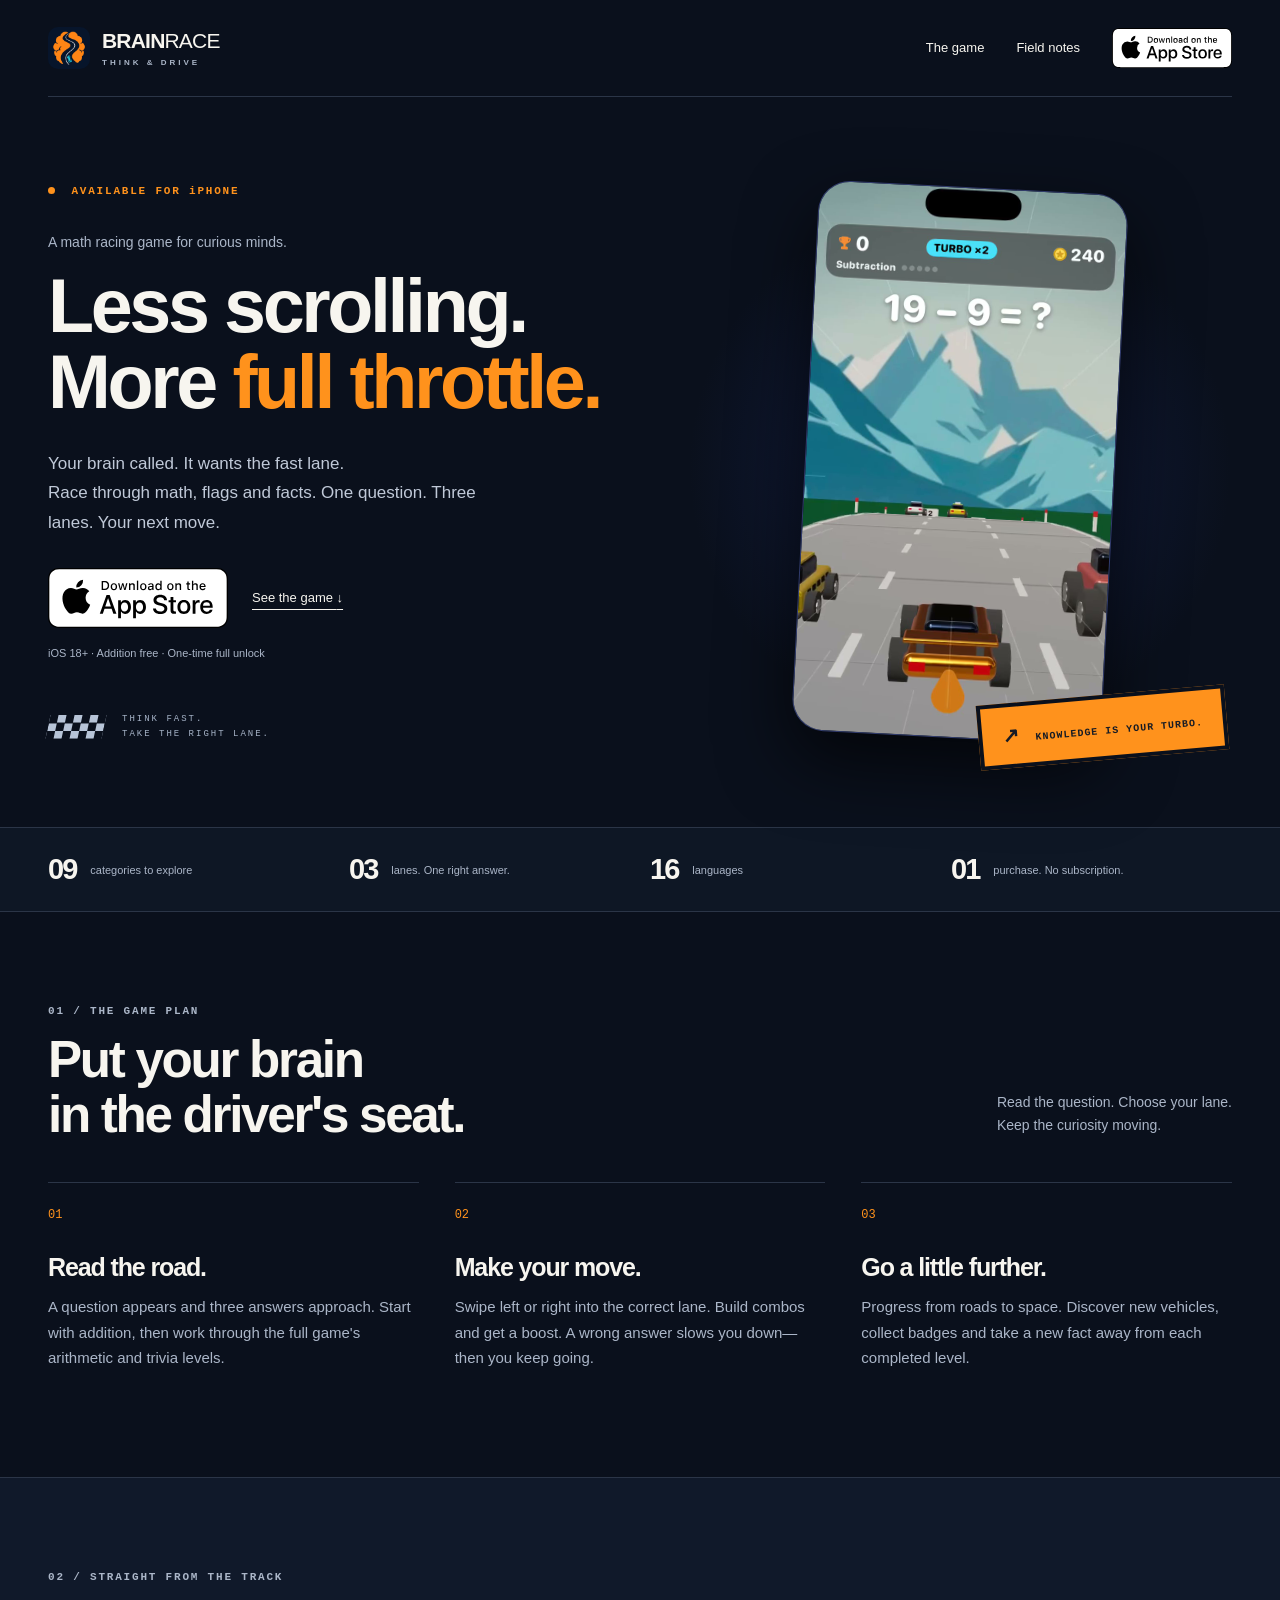
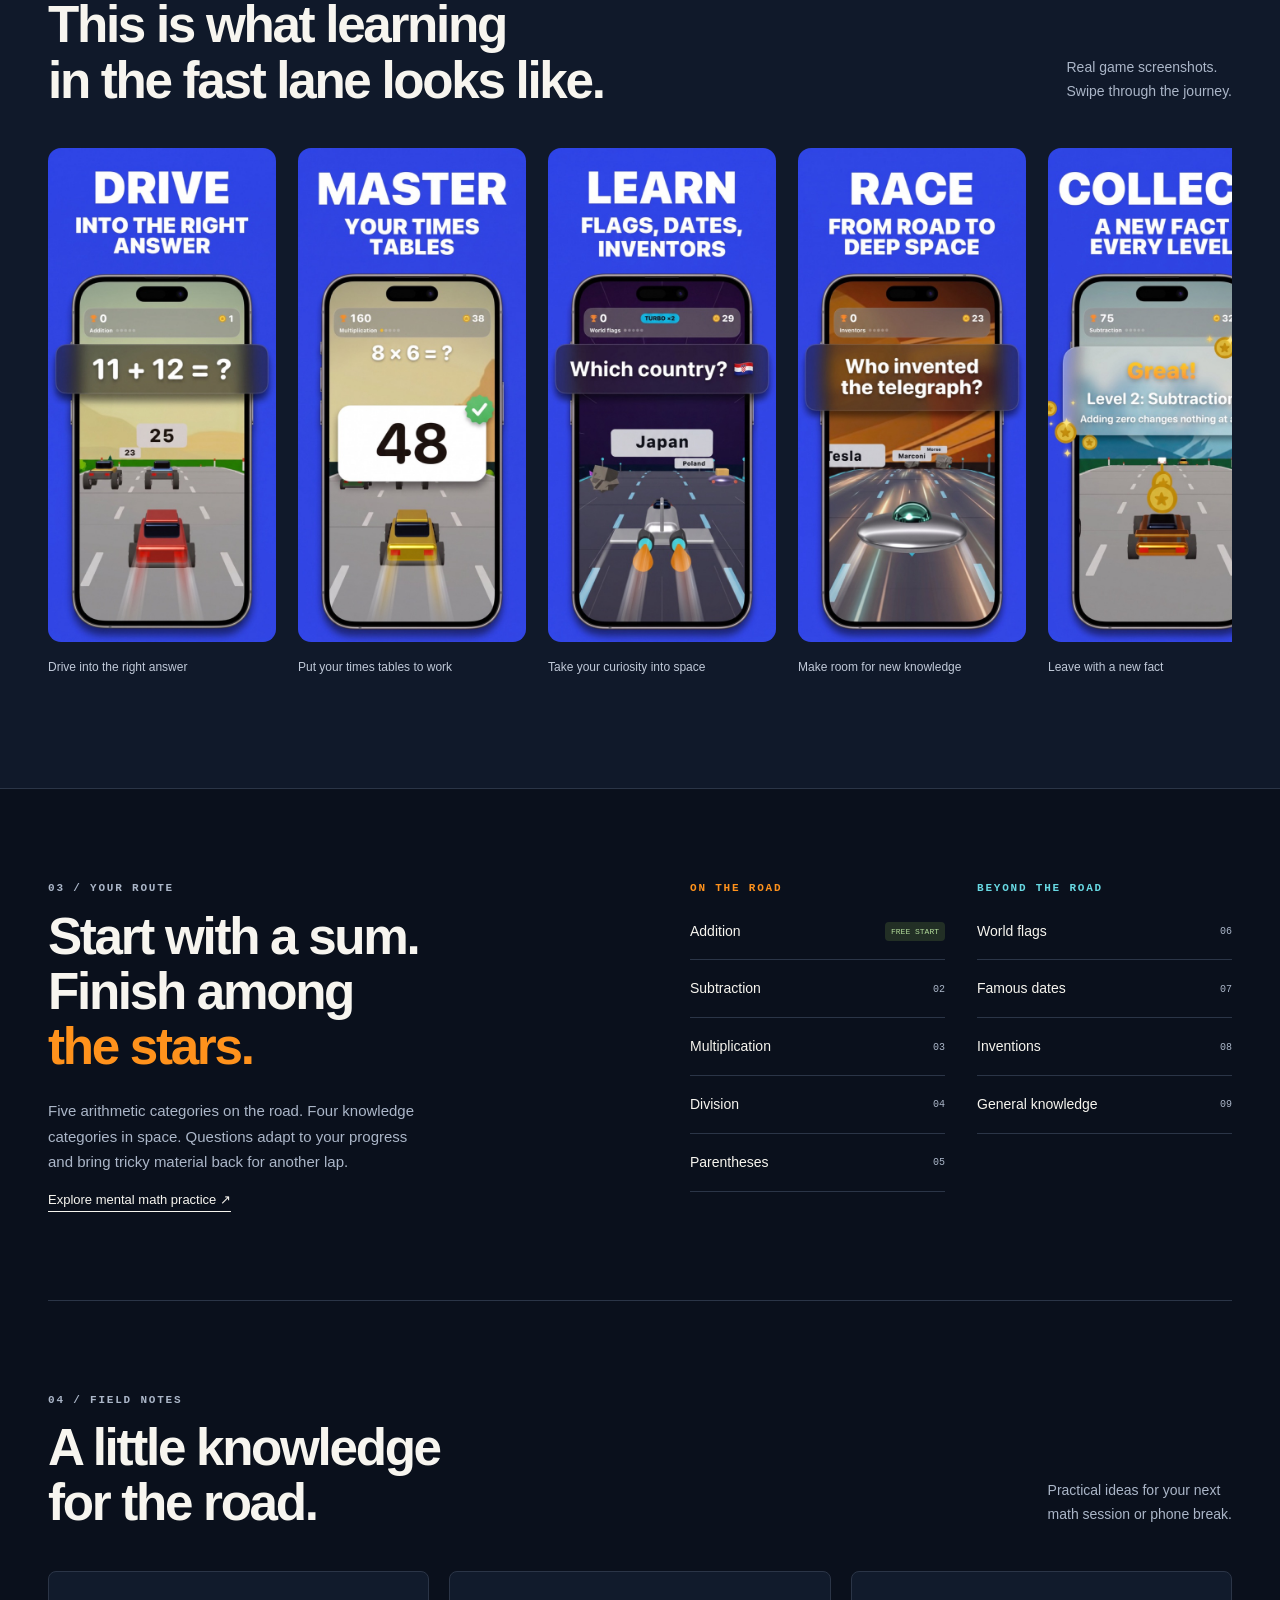
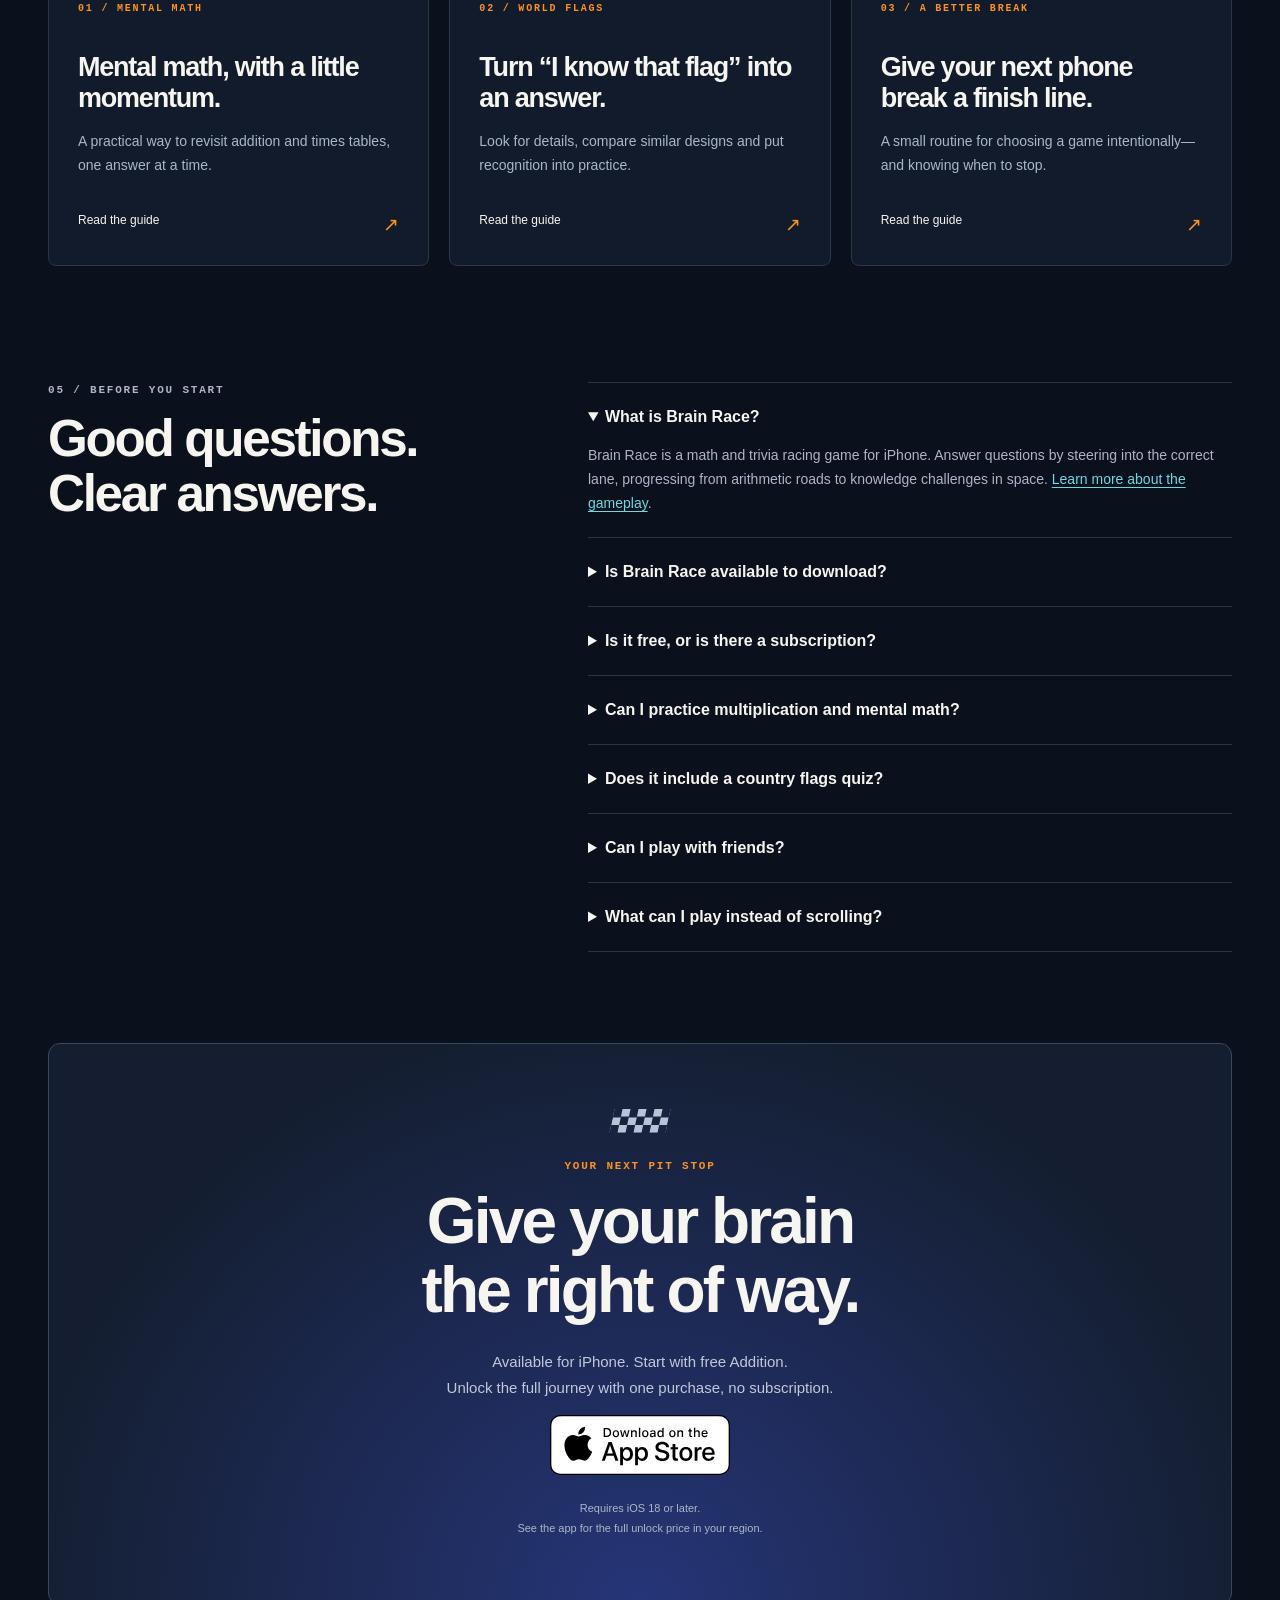
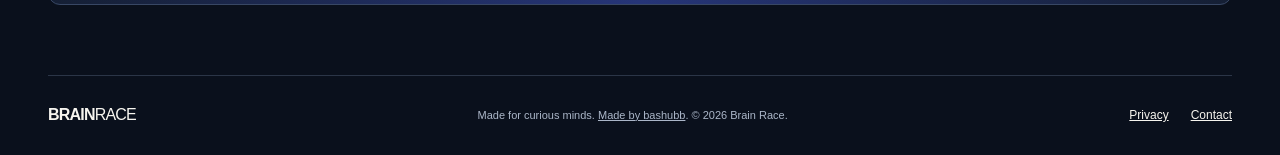
==== commit 09f5f55a: "Add action trailer to website hero" ====
--- a/index.html
+++ b/index.html
@@ -1,6 +1,6 @@
 <!doctype html>
-<html lang="en"><head><meta charset="utf-8"><meta name="viewport" content="width=device-width, initial-scale=1"><title>Brain Race — Math Racing Game for iPhone</title><meta name="description" content="Turn mental math and trivia into a race. Explore Brain Race’s nine categories, three answer lanes and one-time unlock. Available for iPhone."><meta name="theme-color" content="#0a101c"><link rel="canonical" href="https://bashubb.com/TheBrainRace/"><link rel="icon" href="assets/app-icon.png"><link rel="stylesheet" href="style.css"><meta property="og:type" content="website"><meta property="og:site_name" content="Brain Race"><meta property="og:title" content="Brain Race — Math Racing Game for iPhone"><meta property="og:description" content="Turn mental math and trivia into a race. Explore Brain Race’s nine categories, three answer lanes and one-time unlock. Available for iPhone."><meta property="og:url" content="https://bashubb.com/TheBrainRace/"><meta property="og:image" content="https://bashubb.com/TheBrainRace/assets/app-icon.png"><meta property="og:image:alt" content="Brain Race orange brain and racing road icon"><meta name="twitter:card" content="summary"><meta name="twitter:title" content="Brain Race — Math Racing Game for iPhone"><meta name="twitter:description" content="Turn mental math and trivia into a race. Explore Brain Race’s nine categories, three answer lanes and one-time unlock. Available for iPhone."><meta name="twitter:image" content="https://bashubb.com/TheBrainRace/assets/app-icon.png"></head><body><a class="skip" href="#main">Skip to content</a><header class="header wrap"><a class="brand" href="./"><img src="assets/app-icon.png" width="42" height="42" alt=""><span>BRAIN<span class="brand-light">RACE</span><small>THINK & DRIVE</small></span></a><nav aria-label="Main navigation"><a href="#how-it-works">The game</a><a href="#guides">Field notes</a><a class="store-badge" href="https://apps.apple.com/app/id6795535432"><img src="assets/app-store-download-white.svg" width="180" height="60" alt="Download on the App Store"></a></nav></header>
-<main id="main"><section class="hero wrap" id="hero"><div class="hero-copy"><div class="eyebrow"><span class="dot"></span> AVAILABLE FOR iPHONE</div><p class="overline">A math racing game for curious minds.</p><h1>Less scrolling.<br>More <em>full throttle.</em></h1><p class="hero-intro">Your brain called. It wants the fast lane.<br>Race through math, flags and facts. One question. Three lanes. Your next move.</p><div class="hero-actions"><a class="store-badge" href="https://apps.apple.com/app/id6795535432"><img src="assets/app-store-download-white.svg" width="180" height="60" alt="Download on the App Store"></a><a class="text-link" href="#screenshots">See the game <span aria-hidden="true">↓</span></a></div><p class="fine">iOS 18+ · Addition free · One-time full unlock</p><div class="hero-bottom"><span class="checker" aria-hidden="true"></span><span>THINK FAST.<br>TAKE THE RIGHT LANE.</span></div></div><div class="hero-art"><span class="orbit" aria-hidden="true"></span><img class="hero-shot back" src="assets/03-learn.jpg" width="554" height="1200" alt="Brain Race flag quiz in a space racing level"><img class="hero-shot front" src="assets/01-drive.jpg" width="554" height="1200" fetchpriority="high" alt="Brain Race addition question above three racing lanes"><span class="floating-label"><span aria-hidden="true">↗</span> KNOWLEDGE IS YOUR TURBO.</span></div></section>
+<html lang="en"><head><meta charset="utf-8"><meta name="viewport" content="width=device-width, initial-scale=1"><title>Brain Race — Math Racing Game for iPhone</title><meta name="description" content="Turn mental math and trivia into a race. Explore Brain Race’s nine categories, three answer lanes and one-time unlock. Available for iPhone."><meta name="theme-color" content="#0a101c"><link rel="canonical" href="https://bashubb.com/TheBrainRace/"><link rel="icon" type="image/png" sizes="32x32" href="assets/favicon-32.png"><link rel="apple-touch-icon" sizes="180x180" href="assets/apple-touch-icon.png"><link rel="stylesheet" href="style.css"><meta property="og:type" content="website"><meta property="og:site_name" content="Brain Race"><meta property="og:title" content="Brain Race — Math Racing Game for iPhone"><meta property="og:description" content="Turn mental math and trivia into a race. Explore Brain Race’s nine categories, three answer lanes and one-time unlock. Available for iPhone."><meta property="og:url" content="https://bashubb.com/TheBrainRace/"><meta property="og:image" content="https://bashubb.com/TheBrainRace/assets/app-icon.png"><meta property="og:image:alt" content="Brain Race orange brain and racing road icon"><meta name="twitter:card" content="summary"><meta name="twitter:title" content="Brain Race — Math Racing Game for iPhone"><meta name="twitter:description" content="Turn mental math and trivia into a race. Explore Brain Race’s nine categories, three answer lanes and one-time unlock. Available for iPhone."><meta name="twitter:image" content="https://bashubb.com/TheBrainRace/assets/app-icon.png"></head><body><a class="skip" href="#main">Skip to content</a><header class="header wrap"><a class="brand" href="./"><img src="assets/app-icon.png" width="42" height="42" alt=""><span>BRAIN<span class="brand-light">RACE</span><small>THINK & DRIVE</small></span></a><nav aria-label="Main navigation"><a href="#how-it-works">The game</a><a href="#guides">Field notes</a><a class="store-badge" href="https://apps.apple.com/app/id6795535432"><img src="assets/app-store-download-white.svg" width="180" height="60" alt="Download on the App Store"></a></nav></header>
+<main id="main"><section class="hero wrap" id="hero"><div class="hero-copy"><div class="eyebrow"><span class="dot"></span> AVAILABLE FOR iPHONE</div><p class="overline">A math racing game for curious minds.</p><h1>Less scrolling.<br>More <em>full throttle.</em></h1><p class="hero-intro">Your brain called. It wants the fast lane.<br>Race through math, flags and facts. One question. Three lanes. Your next move.</p><div class="hero-actions"><a class="store-badge" href="https://apps.apple.com/app/id6795535432"><img src="assets/app-store-download-white.svg" width="180" height="60" alt="Download on the App Store"></a><a class="text-link" href="#screenshots">See the game <span aria-hidden="true">↓</span></a></div><p class="fine">iOS 18+ · Addition free · One-time full unlock</p><div class="hero-bottom"><span class="checker" aria-hidden="true"></span><span>THINK FAST.<br>TAKE THE RIGHT LANE.</span></div></div><div class="hero-art"><span class="orbit" aria-hidden="true"></span><video class="hero-video" autoplay muted loop playsinline preload="metadata" poster="assets/brain-race-action-poster.jpg" aria-label="Brain Race gameplay: fast vehicle changes, correct and incorrect answers, and a crash"><source src="assets/brain-race-action.mp4" type="video/mp4"></video><span class="floating-label"><span aria-hidden="true">↗</span> KNOWLEDGE IS YOUR TURBO.</span></div></section>
 <div class="spec-strip"><div class="wrap specs"><span><strong>09</strong> categories to explore</span><span><strong>03</strong> lanes. One right answer.</span><span><strong>16</strong> languages</span><span><strong>01</strong> purchase. No subscription.</span></div></div>
 <span id="features"></span><section class="section wrap" id="how-it-works"><div class="section-heading"><div><p class="eyebrow">01 / THE GAME PLAN</p><h2>Put your brain<br>in the driver's seat.</h2></div><p>Read the question. Choose your lane.<br>Keep the curiosity moving.</p></div><div class="steps"><article><span class="step-number">01</span><h3>Read the road.</h3><p>A question appears and three answers approach. Start with addition, then work through the full game's arithmetic and trivia levels.</p></article><article><span class="step-number">02</span><h3>Make your move.</h3><p>Swipe left or right into the correct lane. Build combos and get a boost. A wrong answer slows you down—then you keep going.</p></article><article><span class="step-number">03</span><h3>Go a little further.</h3><p>Progress from roads to space. Discover new vehicles, collect badges and take a new fact away from each completed level.</p></article></div></section>
 <section class="section gallery-section" id="screenshots"><div class="wrap section-heading"><div><p class="eyebrow">02 / STRAIGHT FROM THE TRACK</p><h2>This is what learning<br>in the fast lane looks like.</h2></div><p>Real game screenshots.<br>Swipe through the journey.</p></div><div class="gallery wrap" tabindex="0" role="region" aria-label="Five Brain Race screenshots; scroll horizontally to explore"><figure><a href="assets/originals/01-drive.jpg" aria-label="View full-size screenshot: Addition on a three-lane road"><img src="assets/01-drive.jpg" width="554" height="1200" loading="lazy" alt="Addition on a three-lane road"></a><figcaption>Drive into the right answer</figcaption></figure><figure><a href="assets/originals/02-master.jpg" aria-label="View full-size screenshot: Multiplication with answer feedback"><img src="assets/02-master.jpg" width="554" height="1200" loading="lazy" alt="Multiplication with answer feedback"></a><figcaption>Put your times tables to work</figcaption></figure><figure><a href="assets/originals/03-learn.jpg" aria-label="View full-size screenshot: Country flag recognition in space"><img src="assets/03-learn.jpg" width="554" height="1200" loading="lazy" alt="Country flag recognition in space"></a><figcaption>Take your curiosity into space</figcaption></figure><figure><a href="assets/originals/04-race.jpg" aria-label="View full-size screenshot: An inventions question on a space track"><img src="assets/04-race.jpg" width="554" height="1200" loading="lazy" alt="An inventions question on a space track"></a><figcaption>Make room for new knowledge</figcaption></figure><figure><a href="assets/originals/05-collect.jpg" aria-label="View full-size screenshot: Level completion and a learning fact"><img src="assets/05-collect.jpg" width="554" height="1200" loading="lazy" alt="Level completion and a learning fact"></a><figcaption>Leave with a new fact</figcaption></figure></div></section>
@@ -15,4 +15,5 @@
 <details><summary>Can I play with friends?</summary><p>The full version has separate player profiles and a local ranking for people sharing a device. It is not live online multiplayer. <a href="guides/games-instead-of-scrolling/#game">Learn more about shared-device play</a>.</p></details>
 <details><summary>What can I play instead of scrolling?</summary><p>Try a short arithmetic or trivia session with a stopping point you choose in advance. Brain Race offers that style of active play; it is still screen time. <a href="guides/games-instead-of-scrolling/">Learn more about planning a short break</a>.</p></details></div></section>
 <span id="download"></span><section class="launch wrap" id="launch"><div class="checker" aria-hidden="true"></div><p class="eyebrow">YOUR NEXT PIT STOP</p><h2>Give your brain<br>the right of way.</h2><p>Available for iPhone. Start with free Addition.<br>Unlock the full journey with one purchase, no subscription.</p><a class="store-badge" href="https://apps.apple.com/app/id6795535432"><img src="assets/app-store-download-white.svg" width="180" height="60" alt="Download on the App Store"></a><p class="fine">Requires iOS 18 or later.<br>See the app for the full unlock price in your region.</p></section></main>
+<script>const heroVideo=document.querySelector('.hero-video');const reducedMotion=window.matchMedia('(prefers-reduced-motion: reduce)');function updateHeroVideo(){if(reducedMotion.matches){heroVideo.pause();heroVideo.currentTime=0}else{heroVideo.play().catch(()=>{})}}reducedMotion.addEventListener?.('change',updateHeroVideo);updateHeroVideo()</script>
 <script type="application/ld+json">{"@context":"https://schema.org","@type":"SoftwareApplication","name":"Brain Race Think and Drive","applicationCategory":"GameApplication","operatingSystem":"iOS 18.0 or later","url":"https://bashubb.com/TheBrainRace/","installUrl":"https://apps.apple.com/app/id6795535432","description":"Math and trivia racing game for iPhone with three answer lanes and nine categories.","author":{"@type":"Person","name":"Hubert Kiełkowski"},"image":"https://bashubb.com/TheBrainRace/assets/app-icon.png"}</script><footer class="wrap footer"><a class="brand" href="./">BRAIN<span class="brand-light">RACE</span></a><p>Made for curious minds. <a href="https://bashubb.com/">Made by bashubb</a>. © 2026 Brain Race.</p><div><a href="https://bashubb.com/TheBrainRace/privacy/">Privacy</a><a href="mailto:bashubb.dev@gmail.com">Contact</a></div></footer></body></html>
--- a/style.css
+++ b/style.css
@@ -1,5 +1,5 @@
 @font-face{font-family:system-fallback;src:local("Arial");font-display:swap}
-:root{--bg:#0a101c;--panel:#111b2c;--ink:#f7f5ef;--muted:#abb6c8;--orange:#ff921c;--line:#2b3547;--cyan:#68d9e3}
+:root{color-scheme:only dark;--bg:#0a101c;--panel:#111b2c;--ink:#f7f5ef;--muted:#abb6c8;--orange:#ff921c;--line:#2b3547;--cyan:#68d9e3}
 *{box-sizing:border-box}html{scroll-behavior:smooth;scroll-padding-top:28px}body{margin:0;background:var(--bg);color:var(--ink);font-family:Arial,Helvetica,sans-serif;-webkit-font-smoothing:antialiased}a{color:inherit}button,a,summary{-webkit-tap-highlight-color:transparent}a:focus-visible,summary:focus-visible,[tabindex]:focus-visible{outline:3px solid var(--cyan);outline-offset:6px}img{max-width:100%;height:auto;display:block}p{line-height:1.7}h1,h2,h3,p{margin-top:0}h1,h2,h3{letter-spacing:-.045em}h1{font-size:clamp(48px,5.9vw,86px);line-height:1.01;font-weight:850;margin-bottom:28px}h2{font-size:clamp(35px,4vw,54px);line-height:1.08;margin-bottom:24px}h3{font-size:25px;line-height:1.2}em{font-style:normal;color:var(--orange)}.wrap{max-width:1240px;margin-inline:auto;width:calc(100% - 96px)}.header{display:flex;align-items:center;justify-content:space-between;padding-block:27px;border-bottom:1px solid var(--line);gap:24px}.brand{display:flex;align-items:center;gap:12px;text-decoration:none;font-size:21px;font-weight:850;letter-spacing:-.8px;flex-shrink:0}.brand img{border-radius:10px}.brand small{display:block;letter-spacing:3px;font-size:8px;margin-top:5px;color:var(--muted)}.brand-light{font-weight:400}.header nav{display:flex;align-items:center;gap:32px;font-size:13px}.header nav a{text-decoration:none}.header nav a:hover,.text-link:hover,.footer a:hover{color:var(--orange)}.nav-cta{border:1px solid #647187;border-radius:6px;padding:12px 18px}.nav-cta span{margin-left:12px}.skip{position:absolute;top:-100px;left:10px;padding:15px;background:var(--orange);color:var(--bg);z-index:20}.skip:focus{top:10px}
 .hero{display:grid;grid-template-columns:1.15fr 1fr;align-items:center;min-height:730px;padding-top:55px;padding-bottom:54px;gap:15px}.eyebrow{font-family:Menlo,Consolas,monospace;font-size:11px;letter-spacing:1.8px;font-weight:600;color:var(--muted);line-height:1.6}.hero .eyebrow{color:var(--orange);margin-bottom:31px}.dot{display:inline-block;background:var(--orange);width:7px;height:7px;border-radius:50%;margin-right:8px}.overline{font-size:14px;color:var(--muted);margin-bottom:13px}.hero-intro{font-size:17px;max-width:460px;color:#c0c9d8;line-height:1.75}.hero-actions{display:flex;flex-wrap:wrap;align-items:center;gap:24px;margin:30px 0 16px}.button{background:var(--orange);color:#111723;padding:17px 21px;border-radius:5px;display:inline-flex;align-items:center;justify-content:center;gap:15px;text-decoration:none;font-size:14px;font-weight:750;min-height:52px;transition:background .18s,transform .18s}.button:hover{background:#ffb653;transform:translateY(-2px)}.button>span{font-size:22px;line-height:1}.text-link{font-size:13px;text-underline-offset:7px}.fine{color:var(--muted);font-size:11px;line-height:1.8}.hero-bottom{display:flex;gap:18px;align-items:center;font:9px/1.7 Menlo,Consolas,monospace;letter-spacing:2px;color:#a6b3c7;margin-top:48px}.checker{height:24px;width:56px;background:conic-gradient(#b7c4d7 25%,transparent 0 50%,#b7c4d7 0 75%,transparent 0);background-size:16px 16px;transform:skew(-12deg)}.hero-art{position:relative;height:610px;isolation:isolate}.hero-shot{position:absolute;width:235px;border-radius:22px;box-shadow:0 24px 60px #0008;border:1px solid #727eef33}.hero-shot.front{left:5%;top:54px;transform:rotate(-9deg)}.hero-shot.back{right:0;top:0;transform:rotate(9deg);width:215px}.orbit{position:absolute;inset:30px -10px 20px;background:radial-gradient(ellipse,#22378a65,transparent 68%);z-index:-1}.floating-label{position:absolute;bottom:8px;right:1%;background:var(--orange);color:#161b25;padding:16px 20px;transform:rotate(-5deg);font:700 10px Menlo,monospace;letter-spacing:1px;border:4px solid var(--bg)}.floating-label span{font-size:20px;margin-right:8px}
 .spec-strip{border-block:1px solid var(--line);background:#0e1725}.specs{display:grid;grid-template-columns:repeat(4,1fr);padding-block:25px;gap:20px}.specs>span{display:flex;align-items:center;gap:14px;font-size:11px;color:var(--muted)}.specs strong{font-size:29px;font-weight:600;color:var(--ink);letter-spacing:-2px}.section{padding-block:91px}.section-heading{display:flex;justify-content:space-between;align-items:end;gap:24px;margin-bottom:40px}.section-heading h2{margin:0}.section-heading>p{font-size:14px;color:var(--muted);margin:0 0 4px}.steps{display:grid;grid-template-columns:repeat(3,1fr);gap:36px}.steps article{border-top:1px solid var(--line);padding-top:25px}.step-number{font:12px Menlo,monospace;color:var(--orange);display:block;margin-bottom:30px}.steps p,.route-section>div>p:not(.eyebrow){color:var(--muted);font-size:15px}.steps h3{margin-bottom:12px}.gallery-section{background:#10192a;border-block:1px solid var(--line)}.gallery{display:flex;gap:22px;overflow-x:auto;padding-bottom:20px;scroll-snap-type:x mandatory;scrollbar-color:var(--orange) var(--line);scrollbar-width:thin}.gallery figure{margin:0;flex:0 0 228px;scroll-snap-align:start}.gallery img{border-radius:13px;width:228px}.gallery figcaption{padding-top:16px;font-size:12px;line-height:1.6;color:#c0c9d8}.route-section{display:grid;grid-template-columns:1fr 1fr;gap:100px;border-bottom:1px solid var(--line)}.route-section>div>p{max-width:380px}.route-list{display:grid;grid-template-columns:1fr 1fr;gap:32px}.route-group .eyebrow{display:block;color:var(--orange);margin-bottom:22px}.route-group.space .eyebrow{color:var(--cyan)}.route-group p{padding-bottom:16px;border-bottom:1px solid var(--line);font-size:14px;margin-bottom:17px;display:flex;align-items:center;justify-content:space-between;gap:10px}.route-group p>span{color:var(--muted);font:10px Menlo,monospace}.route-group p>.pill{background:#222f25;color:#b2db9a;font:8px Menlo,monospace;padding:5px 6px;border-radius:4px}.guide-grid{display:grid;grid-template-columns:repeat(3,1fr);gap:20px}.guide-card{padding:29px;background:var(--panel);border:1px solid var(--line);border-radius:8px;text-decoration:none;display:flex;flex-direction:column;transition:border-color .2s,transform .2s}.guide-card:hover{border-color:var(--orange);transform:translateY(-3px)}.guide-card .eyebrow{color:var(--orange);margin-bottom:35px;font-size:10px}.guide-card h3{font-size:27px;line-height:1.16;margin-bottom:16px}.guide-card p{font-size:14px;color:var(--muted);margin-bottom:35px}.read{margin-top:auto;font-size:12px;display:flex;justify-content:space-between}.read span{color:var(--orange);font-size:19px}.faq{display:grid;grid-template-columns:1fr 1.4fr;gap:80px;padding-top:25px}.faq-list details{border-top:1px solid var(--line);padding:22px 0}.faq-list details:last-child{border-bottom:1px solid var(--line)}summary{cursor:pointer;font-size:16px;font-weight:600;line-height:1.5;padding-right:20px}details p{font-size:14px;color:var(--muted);margin:15px 0 0}details a,.prose a{color:var(--cyan);text-underline-offset:3px}
@@ -17,3 +17,6 @@
 .hero>*{min-width:0}
 @media(max-width:800px){.hero{grid-template-columns:minmax(0,1fr)}.hero-art{width:min(440px,100%);overflow:clip}}
 @media(prefers-reduced-motion:reduce){html{scroll-behavior:auto}*,*::before,*::after{animation:none!important;transition:none!important}}
+.hero-art{display:grid;place-items:center}.hero-video{display:block;width:min(310px,72%);aspect-ratio:9/16;object-fit:cover;border-radius:32px;border:1px solid #727eef55;box-shadow:0 28px 70px #000a;transform:rotate(3deg);background:#111b2c}
+@media(max-width:1100px){.hero-video{width:min(275px,76%)}}
+@media(max-width:500px){.hero-video{width:min(240px,70%);border-radius:26px}}
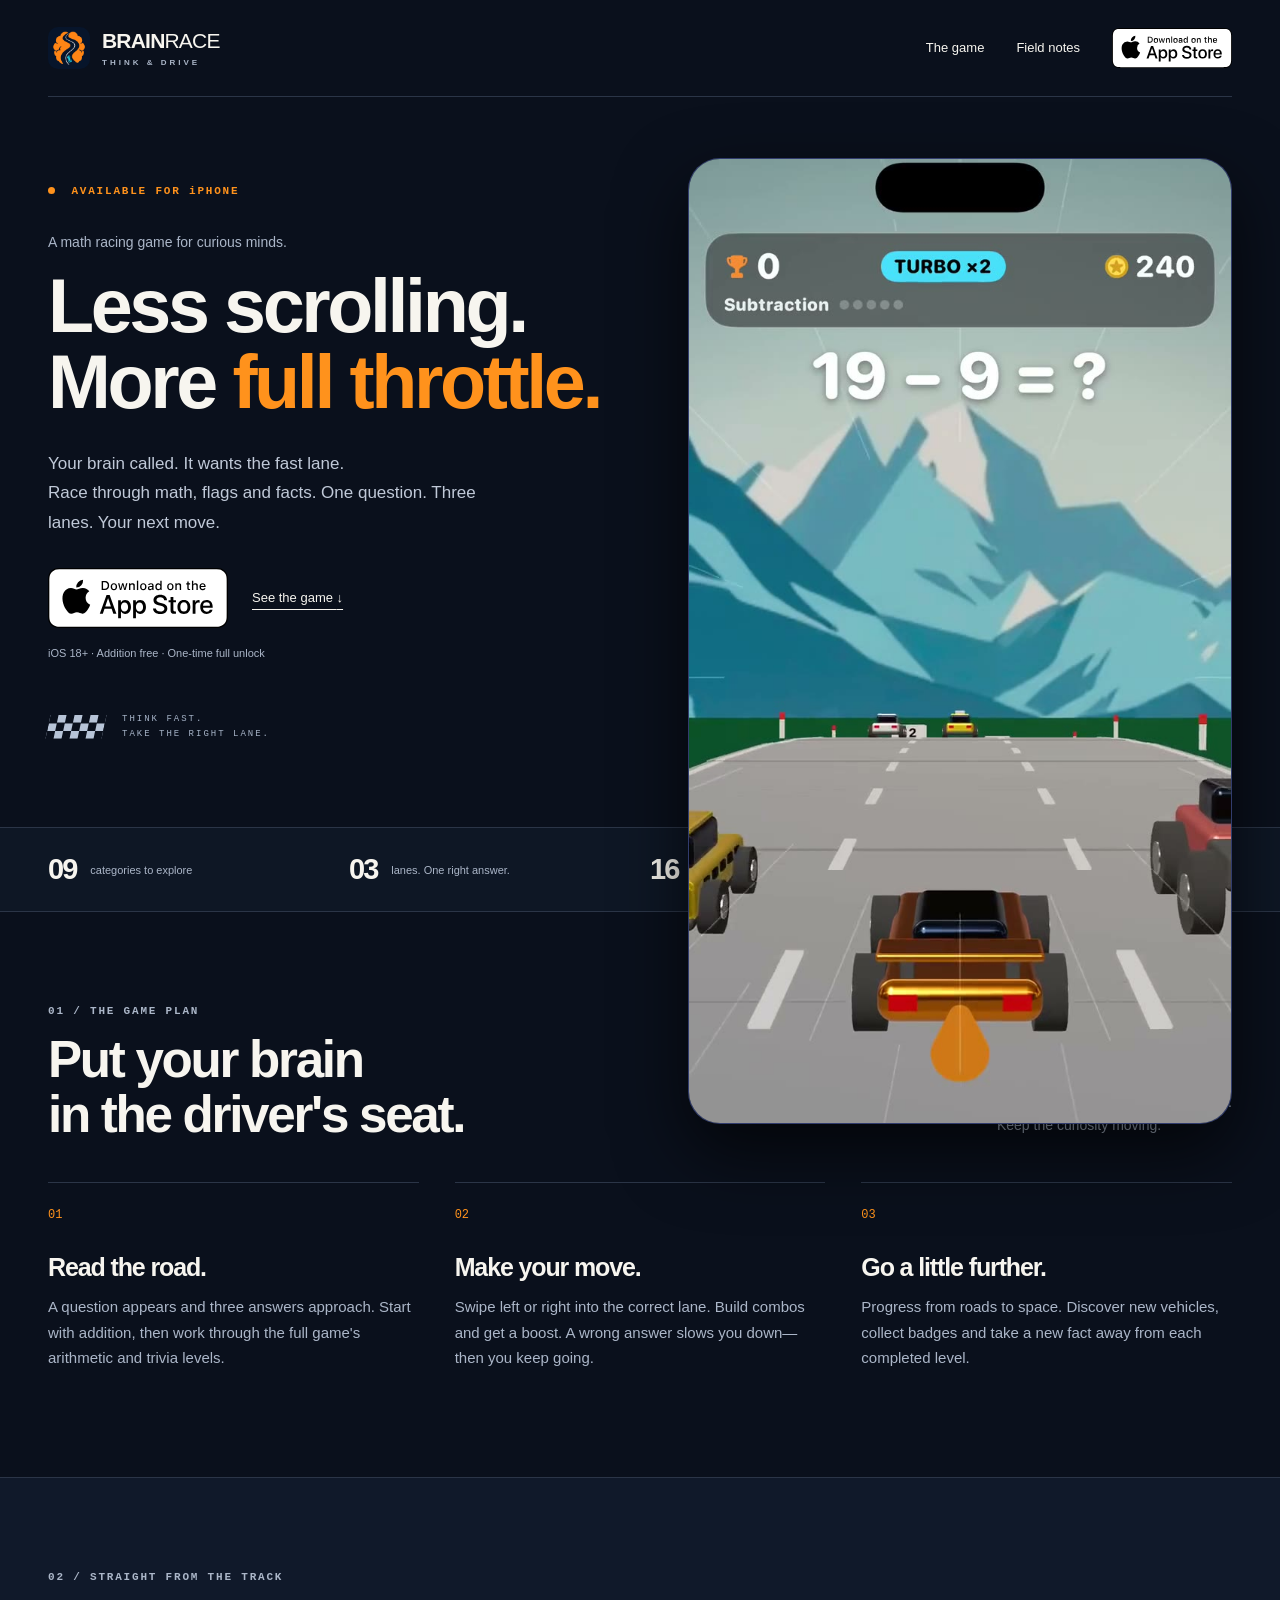
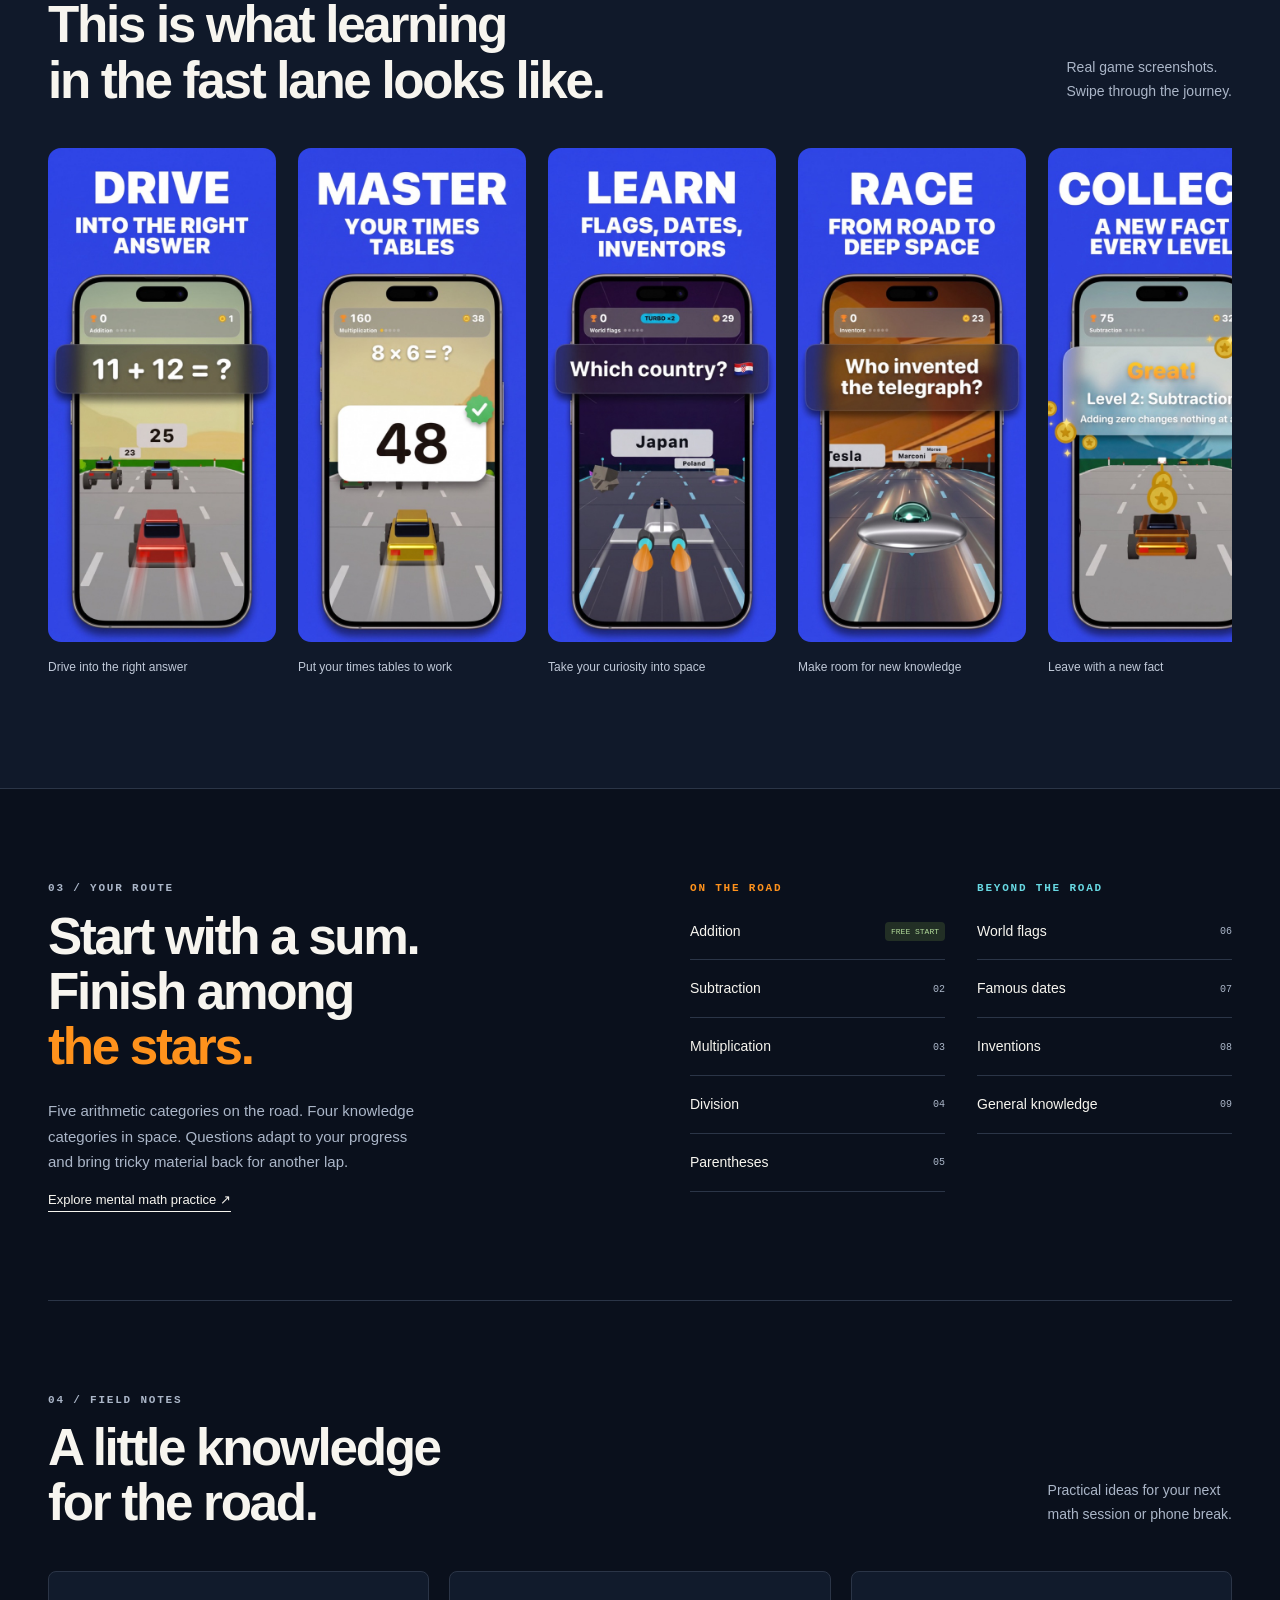
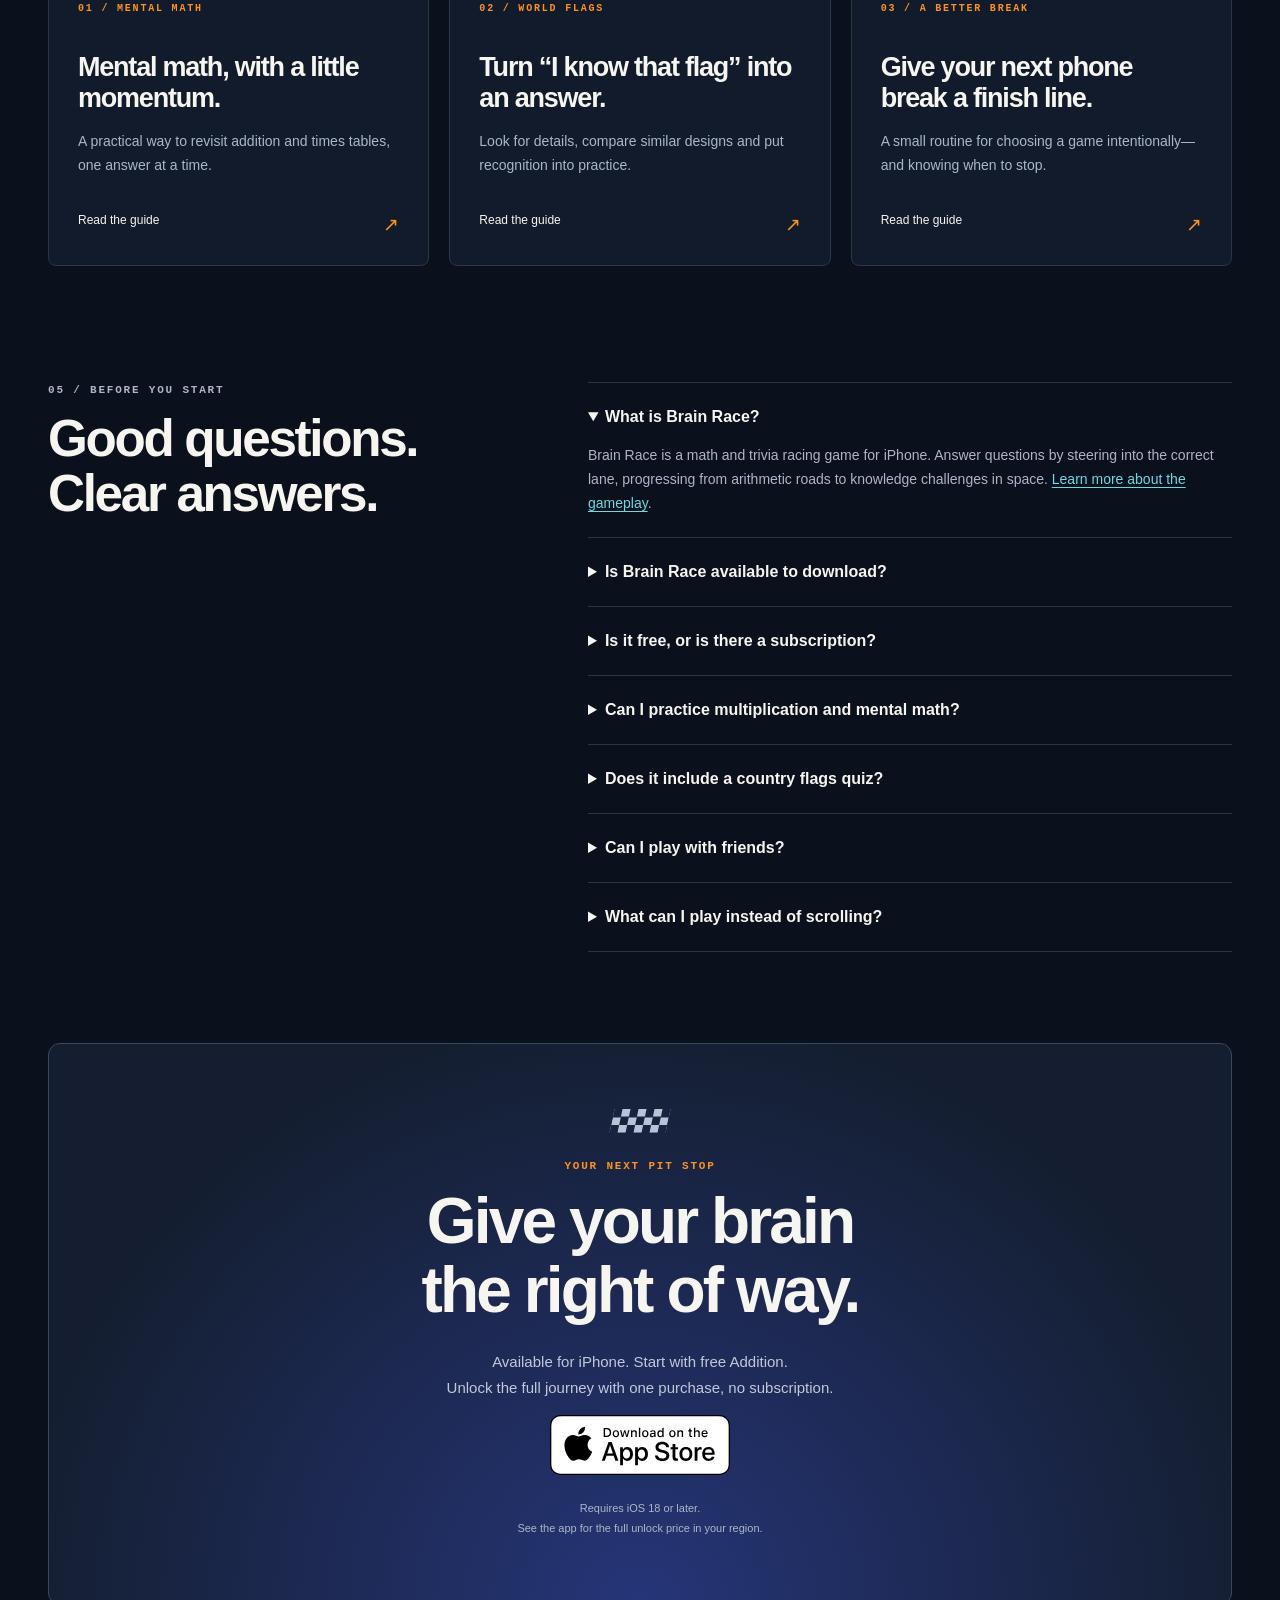
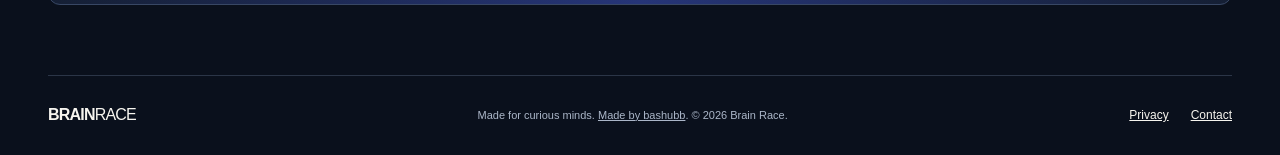
==== commit 178fe76f: "Resize hero trailer and remove badge" ====
--- a/index.html
+++ b/index.html
@@ -1,6 +1,6 @@
 <!doctype html>
 <html lang="en"><head><meta charset="utf-8"><meta name="viewport" content="width=device-width, initial-scale=1"><title>Brain Race — Math Racing Game for iPhone</title><meta name="description" content="Turn mental math and trivia into a race. Explore Brain Race’s nine categories, three answer lanes and one-time unlock. Available for iPhone."><meta name="theme-color" content="#0a101c"><link rel="canonical" href="https://bashubb.com/TheBrainRace/"><link rel="icon" type="image/png" sizes="32x32" href="assets/favicon-32.png"><link rel="apple-touch-icon" sizes="180x180" href="assets/apple-touch-icon.png"><link rel="stylesheet" href="style.css"><meta property="og:type" content="website"><meta property="og:site_name" content="Brain Race"><meta property="og:title" content="Brain Race — Math Racing Game for iPhone"><meta property="og:description" content="Turn mental math and trivia into a race. Explore Brain Race’s nine categories, three answer lanes and one-time unlock. Available for iPhone."><meta property="og:url" content="https://bashubb.com/TheBrainRace/"><meta property="og:image" content="https://bashubb.com/TheBrainRace/assets/app-icon.png"><meta property="og:image:alt" content="Brain Race orange brain and racing road icon"><meta name="twitter:card" content="summary"><meta name="twitter:title" content="Brain Race — Math Racing Game for iPhone"><meta name="twitter:description" content="Turn mental math and trivia into a race. Explore Brain Race’s nine categories, three answer lanes and one-time unlock. Available for iPhone."><meta name="twitter:image" content="https://bashubb.com/TheBrainRace/assets/app-icon.png"></head><body><a class="skip" href="#main">Skip to content</a><header class="header wrap"><a class="brand" href="./"><img src="assets/app-icon.png" width="42" height="42" alt=""><span>BRAIN<span class="brand-light">RACE</span><small>THINK & DRIVE</small></span></a><nav aria-label="Main navigation"><a href="#how-it-works">The game</a><a href="#guides">Field notes</a><a class="store-badge" href="https://apps.apple.com/app/id6795535432"><img src="assets/app-store-download-white.svg" width="180" height="60" alt="Download on the App Store"></a></nav></header>
-<main id="main"><section class="hero wrap" id="hero"><div class="hero-copy"><div class="eyebrow"><span class="dot"></span> AVAILABLE FOR iPHONE</div><p class="overline">A math racing game for curious minds.</p><h1>Less scrolling.<br>More <em>full throttle.</em></h1><p class="hero-intro">Your brain called. It wants the fast lane.<br>Race through math, flags and facts. One question. Three lanes. Your next move.</p><div class="hero-actions"><a class="store-badge" href="https://apps.apple.com/app/id6795535432"><img src="assets/app-store-download-white.svg" width="180" height="60" alt="Download on the App Store"></a><a class="text-link" href="#screenshots">See the game <span aria-hidden="true">↓</span></a></div><p class="fine">iOS 18+ · Addition free · One-time full unlock</p><div class="hero-bottom"><span class="checker" aria-hidden="true"></span><span>THINK FAST.<br>TAKE THE RIGHT LANE.</span></div></div><div class="hero-art"><span class="orbit" aria-hidden="true"></span><video class="hero-video" autoplay muted loop playsinline preload="metadata" poster="assets/brain-race-action-poster.jpg" aria-label="Brain Race gameplay: fast vehicle changes, correct and incorrect answers, and a crash"><source src="assets/brain-race-action.mp4" type="video/mp4"></video><span class="floating-label"><span aria-hidden="true">↗</span> KNOWLEDGE IS YOUR TURBO.</span></div></section>
+<main id="main"><section class="hero wrap" id="hero"><div class="hero-copy"><div class="eyebrow"><span class="dot"></span> AVAILABLE FOR iPHONE</div><p class="overline">A math racing game for curious minds.</p><h1>Less scrolling.<br>More <em>full throttle.</em></h1><p class="hero-intro">Your brain called. It wants the fast lane.<br>Race through math, flags and facts. One question. Three lanes. Your next move.</p><div class="hero-actions"><a class="store-badge" href="https://apps.apple.com/app/id6795535432"><img src="assets/app-store-download-white.svg" width="180" height="60" alt="Download on the App Store"></a><a class="text-link" href="#screenshots">See the game <span aria-hidden="true">↓</span></a></div><p class="fine">iOS 18+ · Addition free · One-time full unlock</p><div class="hero-bottom"><span class="checker" aria-hidden="true"></span><span>THINK FAST.<br>TAKE THE RIGHT LANE.</span></div></div><div class="hero-art"><span class="orbit" aria-hidden="true"></span><video class="hero-video" autoplay muted loop playsinline preload="metadata" poster="assets/brain-race-action-poster.jpg" aria-label="Brain Race gameplay: fast vehicle changes, correct and incorrect answers, and a crash"><source src="assets/brain-race-action.mp4" type="video/mp4"></video></div></section>
 <div class="spec-strip"><div class="wrap specs"><span><strong>09</strong> categories to explore</span><span><strong>03</strong> lanes. One right answer.</span><span><strong>16</strong> languages</span><span><strong>01</strong> purchase. No subscription.</span></div></div>
 <span id="features"></span><section class="section wrap" id="how-it-works"><div class="section-heading"><div><p class="eyebrow">01 / THE GAME PLAN</p><h2>Put your brain<br>in the driver's seat.</h2></div><p>Read the question. Choose your lane.<br>Keep the curiosity moving.</p></div><div class="steps"><article><span class="step-number">01</span><h3>Read the road.</h3><p>A question appears and three answers approach. Start with addition, then work through the full game's arithmetic and trivia levels.</p></article><article><span class="step-number">02</span><h3>Make your move.</h3><p>Swipe left or right into the correct lane. Build combos and get a boost. A wrong answer slows you down—then you keep going.</p></article><article><span class="step-number">03</span><h3>Go a little further.</h3><p>Progress from roads to space. Discover new vehicles, collect badges and take a new fact away from each completed level.</p></article></div></section>
 <section class="section gallery-section" id="screenshots"><div class="wrap section-heading"><div><p class="eyebrow">02 / STRAIGHT FROM THE TRACK</p><h2>This is what learning<br>in the fast lane looks like.</h2></div><p>Real game screenshots.<br>Swipe through the journey.</p></div><div class="gallery wrap" tabindex="0" role="region" aria-label="Five Brain Race screenshots; scroll horizontally to explore"><figure><a href="assets/originals/01-drive.jpg" aria-label="View full-size screenshot: Addition on a three-lane road"><img src="assets/01-drive.jpg" width="554" height="1200" loading="lazy" alt="Addition on a three-lane road"></a><figcaption>Drive into the right answer</figcaption></figure><figure><a href="assets/originals/02-master.jpg" aria-label="View full-size screenshot: Multiplication with answer feedback"><img src="assets/02-master.jpg" width="554" height="1200" loading="lazy" alt="Multiplication with answer feedback"></a><figcaption>Put your times tables to work</figcaption></figure><figure><a href="assets/originals/03-learn.jpg" aria-label="View full-size screenshot: Country flag recognition in space"><img src="assets/03-learn.jpg" width="554" height="1200" loading="lazy" alt="Country flag recognition in space"></a><figcaption>Take your curiosity into space</figcaption></figure><figure><a href="assets/originals/04-race.jpg" aria-label="View full-size screenshot: An inventions question on a space track"><img src="assets/04-race.jpg" width="554" height="1200" loading="lazy" alt="An inventions question on a space track"></a><figcaption>Make room for new knowledge</figcaption></figure><figure><a href="assets/originals/05-collect.jpg" aria-label="View full-size screenshot: Level completion and a learning fact"><img src="assets/05-collect.jpg" width="554" height="1200" loading="lazy" alt="Level completion and a learning fact"></a><figcaption>Leave with a new fact</figcaption></figure></div></section>
--- a/style.css
+++ b/style.css
@@ -17,6 +17,5 @@
 .hero>*{min-width:0}
 @media(max-width:800px){.hero{grid-template-columns:minmax(0,1fr)}.hero-art{width:min(440px,100%);overflow:clip}}
 @media(prefers-reduced-motion:reduce){html{scroll-behavior:auto}*,*::before,*::after{animation:none!important;transition:none!important}}
-.hero-art{display:grid;place-items:center}.hero-video{display:block;width:min(310px,72%);aspect-ratio:9/16;object-fit:cover;border-radius:32px;border:1px solid #727eef55;box-shadow:0 28px 70px #000a;transform:rotate(3deg);background:#111b2c}
-@media(max-width:1100px){.hero-video{width:min(275px,76%)}}
-@media(max-width:500px){.hero-video{width:min(240px,70%);border-radius:26px}}
+.hero-art{display:grid;place-items:center}.hero-video{display:block;width:auto;height:100%;max-width:100%;aspect-ratio:9/16;object-fit:cover;border-radius:32px;border:1px solid #727eef55;box-shadow:0 28px 70px #000a;background:#111b2c}
+@media(max-width:500px){.hero-video{border-radius:26px}}
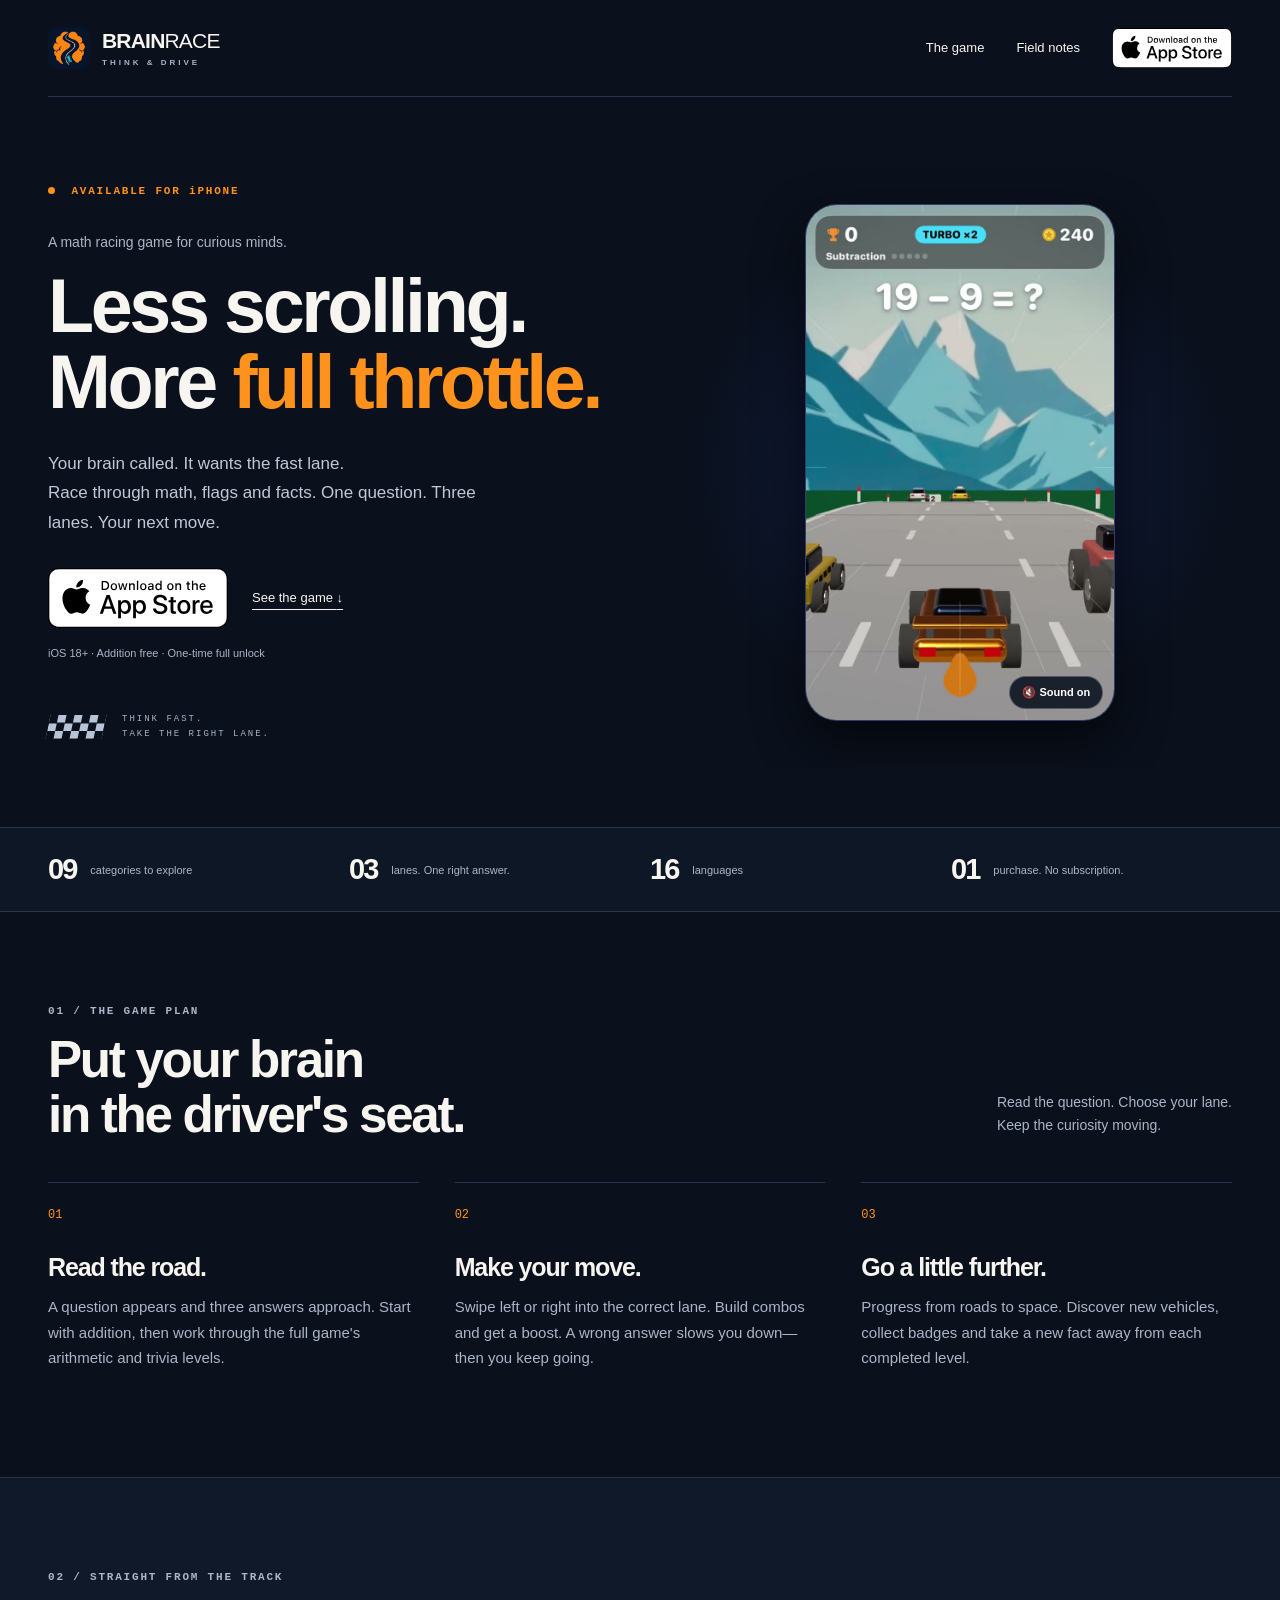
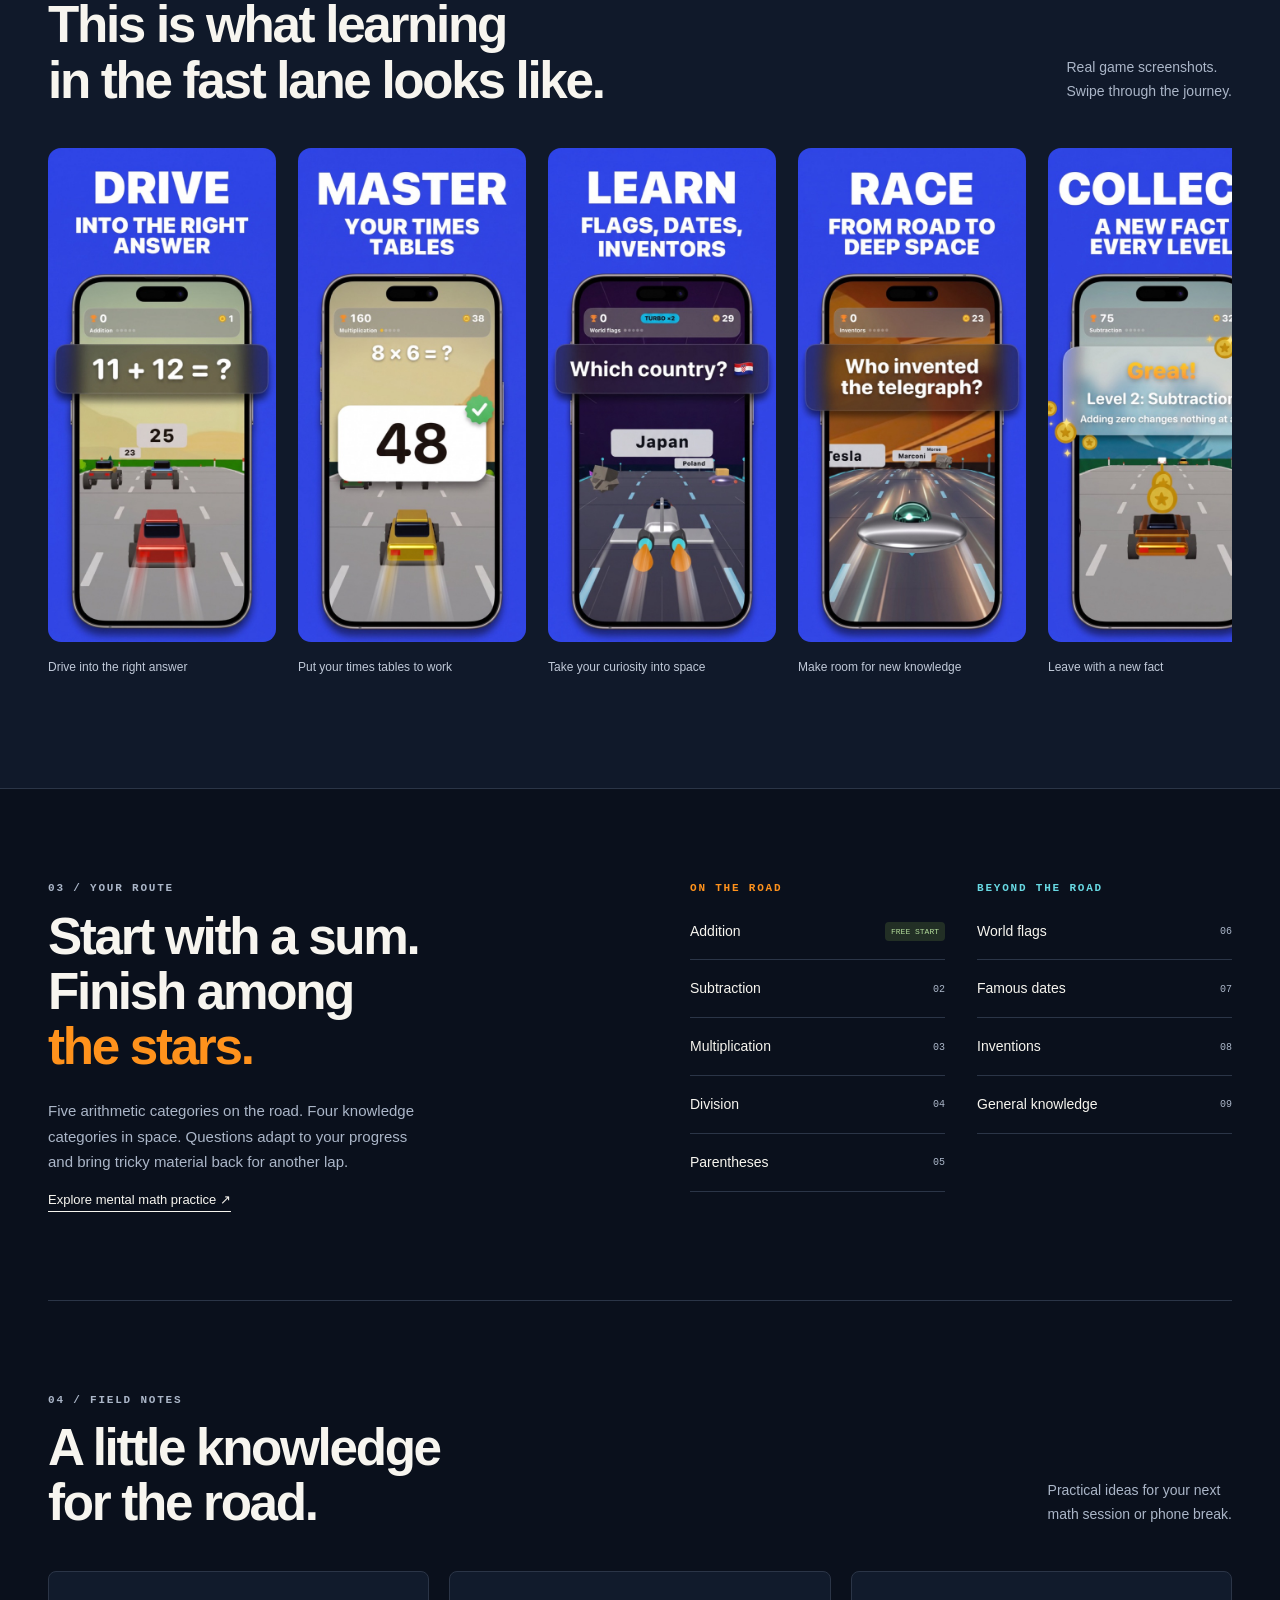
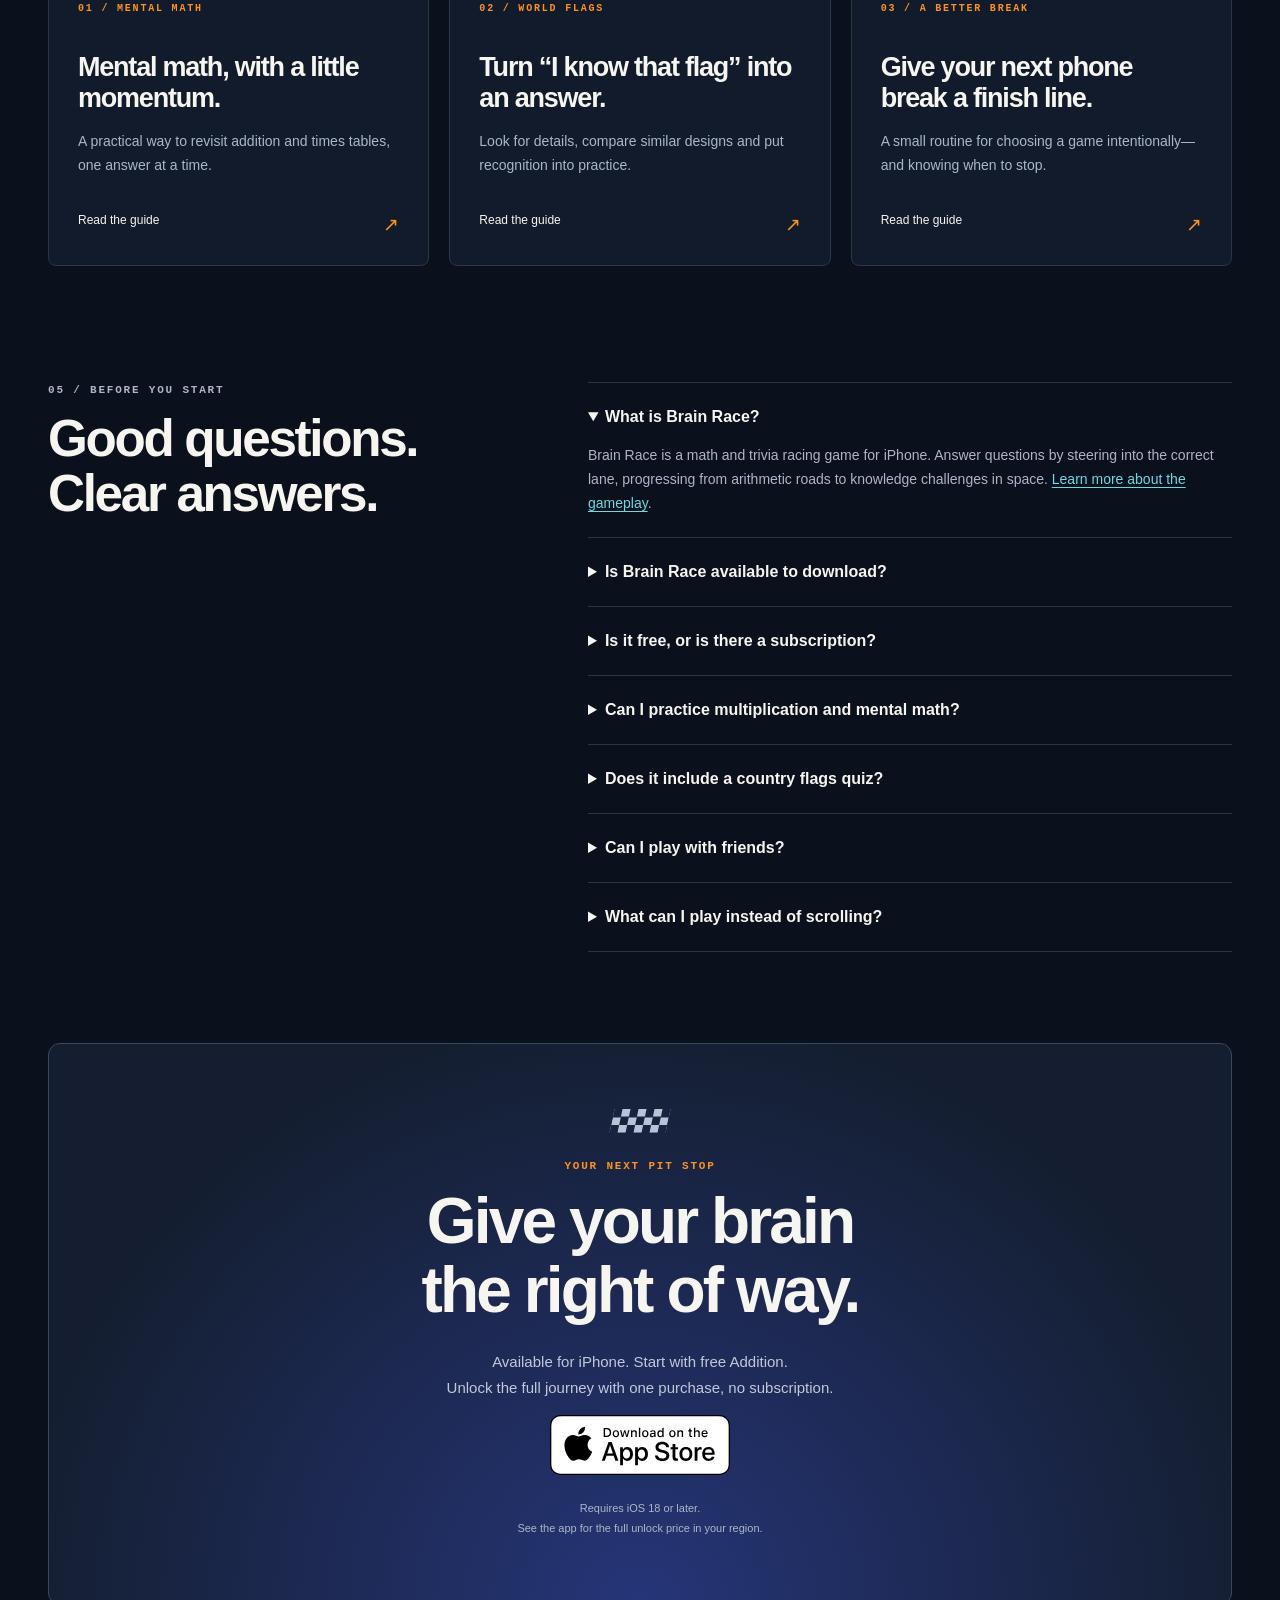
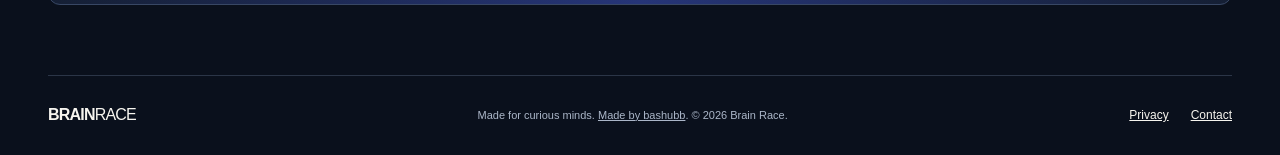
==== commit dccab4cb: "Add sound control to hero trailer" ====
--- a/index.html
+++ b/index.html
@@ -1,6 +1,6 @@
 <!doctype html>
 <html lang="en"><head><meta charset="utf-8"><meta name="viewport" content="width=device-width, initial-scale=1"><title>Brain Race — Math Racing Game for iPhone</title><meta name="description" content="Turn mental math and trivia into a race. Explore Brain Race’s nine categories, three answer lanes and one-time unlock. Available for iPhone."><meta name="theme-color" content="#0a101c"><link rel="canonical" href="https://bashubb.com/TheBrainRace/"><link rel="icon" type="image/png" sizes="32x32" href="assets/favicon-32.png"><link rel="apple-touch-icon" sizes="180x180" href="assets/apple-touch-icon.png"><link rel="stylesheet" href="style.css"><meta property="og:type" content="website"><meta property="og:site_name" content="Brain Race"><meta property="og:title" content="Brain Race — Math Racing Game for iPhone"><meta property="og:description" content="Turn mental math and trivia into a race. Explore Brain Race’s nine categories, three answer lanes and one-time unlock. Available for iPhone."><meta property="og:url" content="https://bashubb.com/TheBrainRace/"><meta property="og:image" content="https://bashubb.com/TheBrainRace/assets/app-icon.png"><meta property="og:image:alt" content="Brain Race orange brain and racing road icon"><meta name="twitter:card" content="summary"><meta name="twitter:title" content="Brain Race — Math Racing Game for iPhone"><meta name="twitter:description" content="Turn mental math and trivia into a race. Explore Brain Race’s nine categories, three answer lanes and one-time unlock. Available for iPhone."><meta name="twitter:image" content="https://bashubb.com/TheBrainRace/assets/app-icon.png"></head><body><a class="skip" href="#main">Skip to content</a><header class="header wrap"><a class="brand" href="./"><img src="assets/app-icon.png" width="42" height="42" alt=""><span>BRAIN<span class="brand-light">RACE</span><small>THINK & DRIVE</small></span></a><nav aria-label="Main navigation"><a href="#how-it-works">The game</a><a href="#guides">Field notes</a><a class="store-badge" href="https://apps.apple.com/app/id6795535432"><img src="assets/app-store-download-white.svg" width="180" height="60" alt="Download on the App Store"></a></nav></header>
-<main id="main"><section class="hero wrap" id="hero"><div class="hero-copy"><div class="eyebrow"><span class="dot"></span> AVAILABLE FOR iPHONE</div><p class="overline">A math racing game for curious minds.</p><h1>Less scrolling.<br>More <em>full throttle.</em></h1><p class="hero-intro">Your brain called. It wants the fast lane.<br>Race through math, flags and facts. One question. Three lanes. Your next move.</p><div class="hero-actions"><a class="store-badge" href="https://apps.apple.com/app/id6795535432"><img src="assets/app-store-download-white.svg" width="180" height="60" alt="Download on the App Store"></a><a class="text-link" href="#screenshots">See the game <span aria-hidden="true">↓</span></a></div><p class="fine">iOS 18+ · Addition free · One-time full unlock</p><div class="hero-bottom"><span class="checker" aria-hidden="true"></span><span>THINK FAST.<br>TAKE THE RIGHT LANE.</span></div></div><div class="hero-art"><span class="orbit" aria-hidden="true"></span><video class="hero-video" autoplay muted loop playsinline preload="metadata" poster="assets/brain-race-action-poster.jpg" aria-label="Brain Race gameplay: fast vehicle changes, correct and incorrect answers, and a crash"><source src="assets/brain-race-action.mp4" type="video/mp4"></video></div></section>
+<main id="main"><section class="hero wrap" id="hero"><div class="hero-copy"><div class="eyebrow"><span class="dot"></span> AVAILABLE FOR iPHONE</div><p class="overline">A math racing game for curious minds.</p><h1>Less scrolling.<br>More <em>full throttle.</em></h1><p class="hero-intro">Your brain called. It wants the fast lane.<br>Race through math, flags and facts. One question. Three lanes. Your next move.</p><div class="hero-actions"><a class="store-badge" href="https://apps.apple.com/app/id6795535432"><img src="assets/app-store-download-white.svg" width="180" height="60" alt="Download on the App Store"></a><a class="text-link" href="#screenshots">See the game <span aria-hidden="true">↓</span></a></div><p class="fine">iOS 18+ · Addition free · One-time full unlock</p><div class="hero-bottom"><span class="checker" aria-hidden="true"></span><span>THINK FAST.<br>TAKE THE RIGHT LANE.</span></div></div><div class="hero-art"><span class="orbit" aria-hidden="true"></span><div class="hero-media"><video class="hero-video" autoplay muted loop playsinline preload="metadata" poster="assets/brain-race-action-poster.jpg" aria-label="Brain Race gameplay: fast vehicle changes, correct and incorrect answers, and a crash"><source src="assets/brain-race-action.mp4" type="video/mp4"></video><button class="sound-toggle" type="button" aria-pressed="false" aria-label="Turn sound on"><span aria-hidden="true">🔇</span> Sound on</button></div></div></section>
 <div class="spec-strip"><div class="wrap specs"><span><strong>09</strong> categories to explore</span><span><strong>03</strong> lanes. One right answer.</span><span><strong>16</strong> languages</span><span><strong>01</strong> purchase. No subscription.</span></div></div>
 <span id="features"></span><section class="section wrap" id="how-it-works"><div class="section-heading"><div><p class="eyebrow">01 / THE GAME PLAN</p><h2>Put your brain<br>in the driver's seat.</h2></div><p>Read the question. Choose your lane.<br>Keep the curiosity moving.</p></div><div class="steps"><article><span class="step-number">01</span><h3>Read the road.</h3><p>A question appears and three answers approach. Start with addition, then work through the full game's arithmetic and trivia levels.</p></article><article><span class="step-number">02</span><h3>Make your move.</h3><p>Swipe left or right into the correct lane. Build combos and get a boost. A wrong answer slows you down—then you keep going.</p></article><article><span class="step-number">03</span><h3>Go a little further.</h3><p>Progress from roads to space. Discover new vehicles, collect badges and take a new fact away from each completed level.</p></article></div></section>
 <section class="section gallery-section" id="screenshots"><div class="wrap section-heading"><div><p class="eyebrow">02 / STRAIGHT FROM THE TRACK</p><h2>This is what learning<br>in the fast lane looks like.</h2></div><p>Real game screenshots.<br>Swipe through the journey.</p></div><div class="gallery wrap" tabindex="0" role="region" aria-label="Five Brain Race screenshots; scroll horizontally to explore"><figure><a href="assets/originals/01-drive.jpg" aria-label="View full-size screenshot: Addition on a three-lane road"><img src="assets/01-drive.jpg" width="554" height="1200" loading="lazy" alt="Addition on a three-lane road"></a><figcaption>Drive into the right answer</figcaption></figure><figure><a href="assets/originals/02-master.jpg" aria-label="View full-size screenshot: Multiplication with answer feedback"><img src="assets/02-master.jpg" width="554" height="1200" loading="lazy" alt="Multiplication with answer feedback"></a><figcaption>Put your times tables to work</figcaption></figure><figure><a href="assets/originals/03-learn.jpg" aria-label="View full-size screenshot: Country flag recognition in space"><img src="assets/03-learn.jpg" width="554" height="1200" loading="lazy" alt="Country flag recognition in space"></a><figcaption>Take your curiosity into space</figcaption></figure><figure><a href="assets/originals/04-race.jpg" aria-label="View full-size screenshot: An inventions question on a space track"><img src="assets/04-race.jpg" width="554" height="1200" loading="lazy" alt="An inventions question on a space track"></a><figcaption>Make room for new knowledge</figcaption></figure><figure><a href="assets/originals/05-collect.jpg" aria-label="View full-size screenshot: Level completion and a learning fact"><img src="assets/05-collect.jpg" width="554" height="1200" loading="lazy" alt="Level completion and a learning fact"></a><figcaption>Leave with a new fact</figcaption></figure></div></section>
@@ -15,5 +15,5 @@
 <details><summary>Can I play with friends?</summary><p>The full version has separate player profiles and a local ranking for people sharing a device. It is not live online multiplayer. <a href="guides/games-instead-of-scrolling/#game">Learn more about shared-device play</a>.</p></details>
 <details><summary>What can I play instead of scrolling?</summary><p>Try a short arithmetic or trivia session with a stopping point you choose in advance. Brain Race offers that style of active play; it is still screen time. <a href="guides/games-instead-of-scrolling/">Learn more about planning a short break</a>.</p></details></div></section>
 <span id="download"></span><section class="launch wrap" id="launch"><div class="checker" aria-hidden="true"></div><p class="eyebrow">YOUR NEXT PIT STOP</p><h2>Give your brain<br>the right of way.</h2><p>Available for iPhone. Start with free Addition.<br>Unlock the full journey with one purchase, no subscription.</p><a class="store-badge" href="https://apps.apple.com/app/id6795535432"><img src="assets/app-store-download-white.svg" width="180" height="60" alt="Download on the App Store"></a><p class="fine">Requires iOS 18 or later.<br>See the app for the full unlock price in your region.</p></section></main>
-<script>const heroVideo=document.querySelector('.hero-video');const reducedMotion=window.matchMedia('(prefers-reduced-motion: reduce)');function updateHeroVideo(){if(reducedMotion.matches){heroVideo.pause();heroVideo.currentTime=0}else{heroVideo.play().catch(()=>{})}}reducedMotion.addEventListener?.('change',updateHeroVideo);updateHeroVideo()</script>
+<script>const heroVideo=document.querySelector('.hero-video');const soundToggle=document.querySelector('.sound-toggle');const reducedMotion=window.matchMedia('(prefers-reduced-motion: reduce)');function updateHeroVideo(){if(reducedMotion.matches){heroVideo.pause();heroVideo.currentTime=0}else{heroVideo.play().catch(()=>{})}}soundToggle.addEventListener('click',()=>{heroVideo.muted=!heroVideo.muted;soundToggle.setAttribute('aria-pressed',String(!heroVideo.muted));soundToggle.setAttribute('aria-label',heroVideo.muted?'Turn sound on':'Turn sound off');soundToggle.innerHTML=heroVideo.muted?'<span aria-hidden="true">🔇</span> Sound on':'<span aria-hidden="true">🔊</span> Sound off';if(heroVideo.paused)heroVideo.play().catch(()=>{})});reducedMotion.addEventListener?.('change',updateHeroVideo);updateHeroVideo()</script>
 <script type="application/ld+json">{"@context":"https://schema.org","@type":"SoftwareApplication","name":"Brain Race Think and Drive","applicationCategory":"GameApplication","operatingSystem":"iOS 18.0 or later","url":"https://bashubb.com/TheBrainRace/","installUrl":"https://apps.apple.com/app/id6795535432","description":"Math and trivia racing game for iPhone with three answer lanes and nine categories.","author":{"@type":"Person","name":"Hubert Kiełkowski"},"image":"https://bashubb.com/TheBrainRace/assets/app-icon.png"}</script><footer class="wrap footer"><a class="brand" href="./">BRAIN<span class="brand-light">RACE</span></a><p>Made for curious minds. <a href="https://bashubb.com/">Made by bashubb</a>. © 2026 Brain Race.</p><div><a href="https://bashubb.com/TheBrainRace/privacy/">Privacy</a><a href="mailto:bashubb.dev@gmail.com">Contact</a></div></footer></body></html>
--- a/style.css
+++ b/style.css
@@ -17,5 +17,6 @@
 .hero>*{min-width:0}
 @media(max-width:800px){.hero{grid-template-columns:minmax(0,1fr)}.hero-art{width:min(440px,100%);overflow:clip}}
 @media(prefers-reduced-motion:reduce){html{scroll-behavior:auto}*,*::before,*::after{animation:none!important;transition:none!important}}
-.hero-art{display:grid;place-items:center}.hero-video{display:block;width:auto;height:100%;max-width:100%;aspect-ratio:9/16;object-fit:cover;border-radius:32px;border:1px solid #727eef55;box-shadow:0 28px 70px #000a;background:#111b2c}
-@media(max-width:500px){.hero-video{border-radius:26px}}
+.hero-art{display:grid;place-items:center;overflow:hidden}.hero-media{position:relative;width:310px;max-width:72%}.hero-video{display:block;width:100%;height:auto;object-fit:cover;border-radius:32px;border:1px solid #727eef55;box-shadow:0 20px 48px #0009;background:#111b2c}.sound-toggle{position:absolute;right:12px;bottom:12px;border:1px solid #ffffff40;border-radius:999px;padding:9px 12px;background:#07101ddd;color:#fff;font:700 11px Arial,sans-serif;cursor:pointer;backdrop-filter:blur(10px)}.sound-toggle:hover{background:#17233a}.sound-toggle:focus-visible{outline:3px solid var(--cyan);outline-offset:3px}
+@media(max-width:800px){.hero-media{width:300px}}
+@media(max-width:500px){.hero-media{width:240px;max-width:68%}.hero-video{border-radius:26px}}
